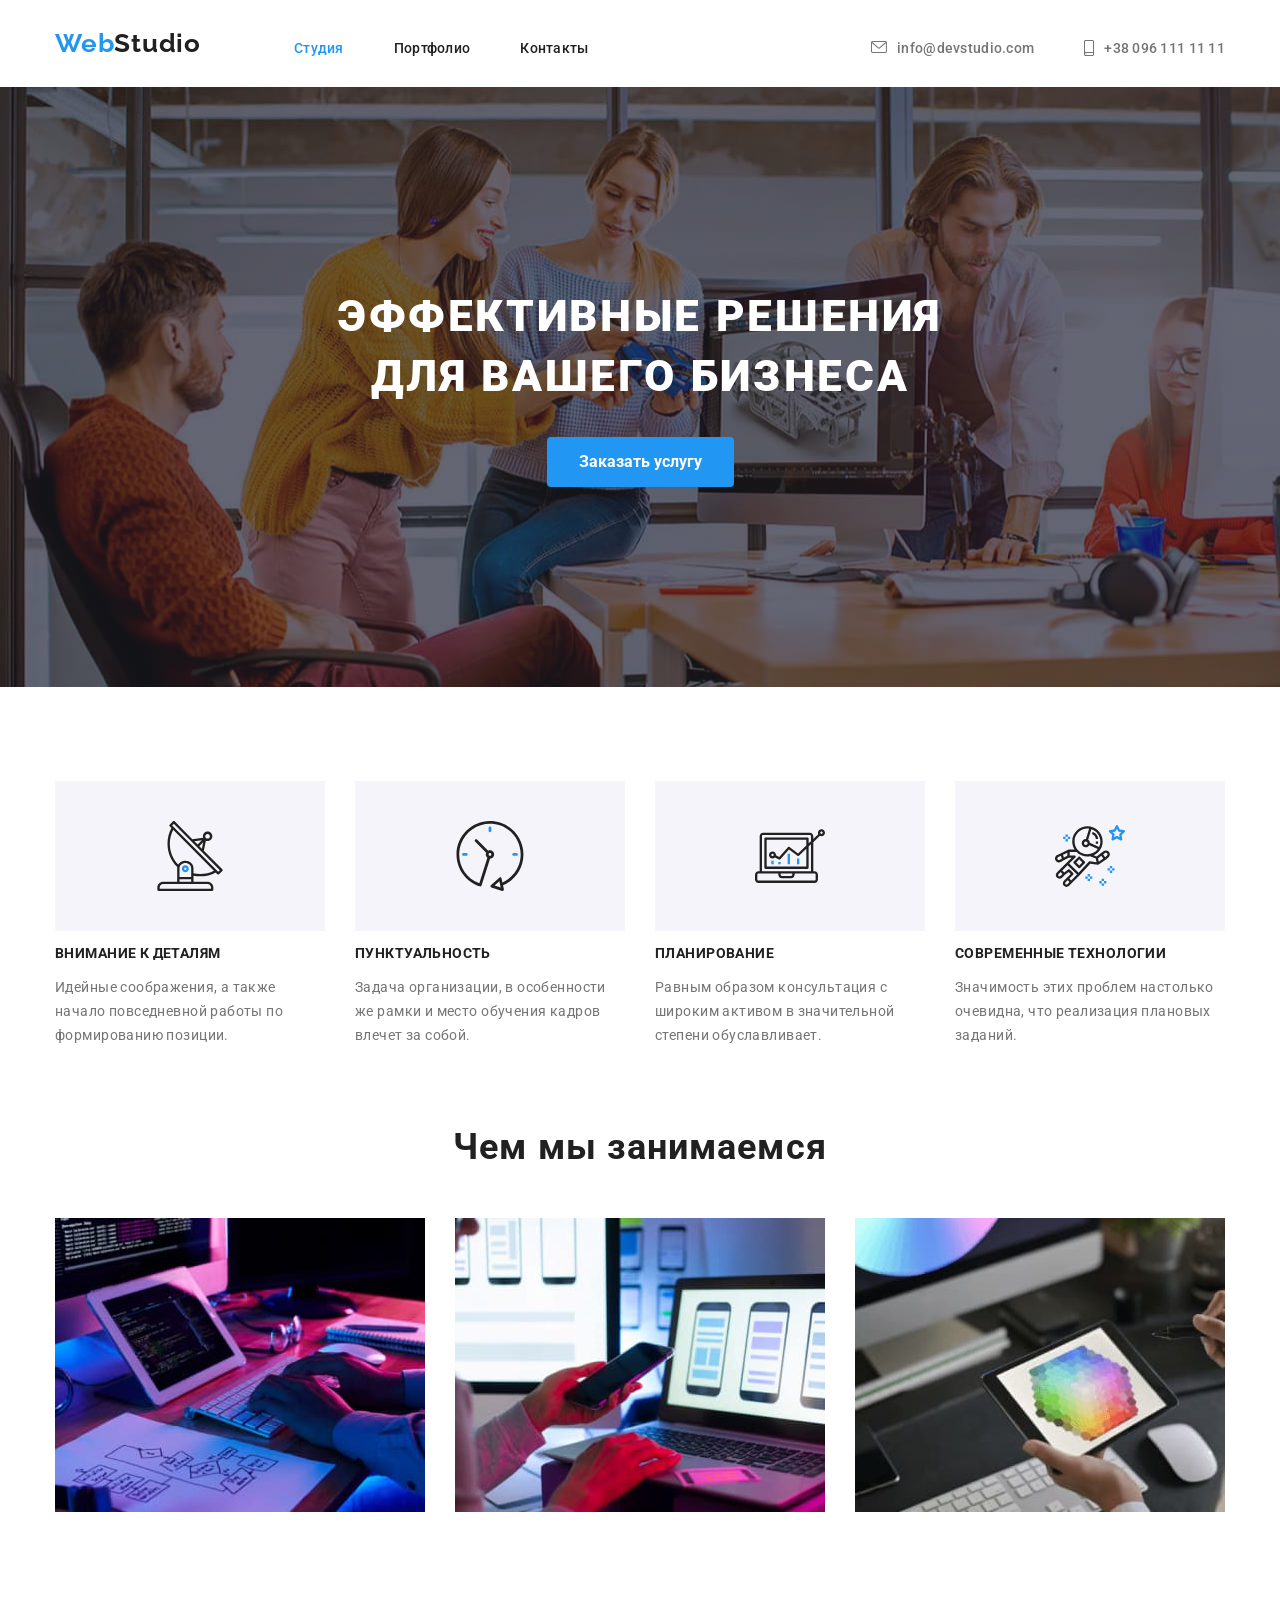
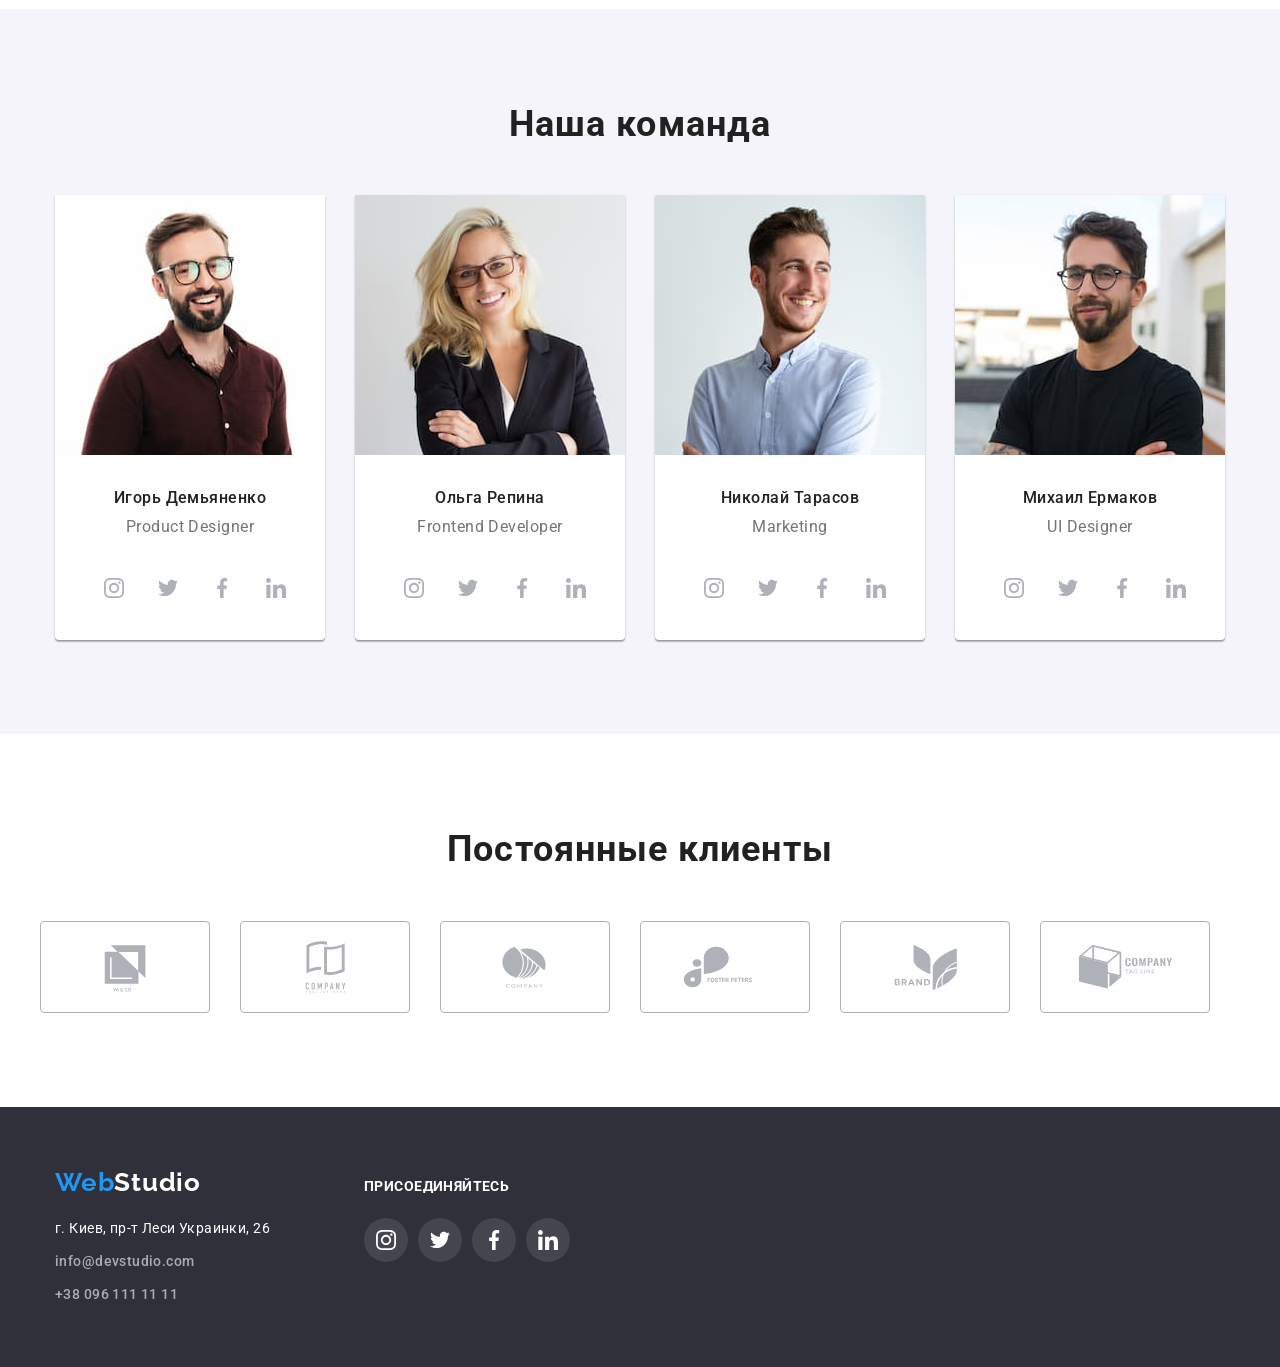
==== index.html @ fd6aebb2 "The fifth HW" ====
<!DOCTYPE html>
<html lang="ru">
    <head>
        <meta charset="UTF-8" />
        <meta http-equiv="X-UA-Compatible" content="IE=edge" />
        <meta name="viewport" content="width=device-width, initial-scale=1.0" />
        <title>WebStudio</title>
        <link rel="preconnect" href="https://fonts.googleapis.com" />
        <link rel="preconnect" href="https://fonts.gstatic.com" crossorigin />
        <link
            href="https://fonts.googleapis.com/css2?family=Raleway:wght@500;700&family=Roboto:wght@400;500;700;900&display=swap"
            rel="stylesheet"
        />
        <link
            rel="stylesheet"
            href="https://cdnjs.cloudflare.com/ajax/libs/modern-normalize/1.0.0/modern-normalize.min.css"
        />
        <link rel="stylesheet" href="./css/style.css" />
        <style>
            body {
                font-size: 14px;
                font-weight: 400;
                font-style: normal;
                font-family: 'Roboto', sans-serif;
                color: var(--primary-color);
            }
        </style>
    </head>
    <body>
        <header class="header">
            <div class="container header-container">
                <nav class="page-nav">
                    <a href="index.html" class="logo link-reset" lang="en"
                        >Web<span class="logo-studio">Studio</span></a
                    >
                    <ul class="nav-links">
                        <li class="nav-links-item">
                            <a
                                class="nav-links-link current link-reset"
                                href="./index.html"
                                >Студия</a
                            >
                        </li>
                        <li class="nav-links-item">
                            <a
                                class="nav-links-link link-reset"
                                href="./portfolio.html"
                                >Портфолио</a
                            >
                        </li>
                        <li class="nav-links-item">
                            <a class="nav-links-link link-reset" href="#"
                                >Контакты</a
                            >
                        </li>
                    </ul>
                </nav>
                <ul class="contacts">
                    <li class="contacts-item">
                        <a
                            class="contacts-link mail-link link-reset"
                            href="mailto:info@devstudio.com"
                        >
                            <svg class="envelop-icon">
                                <use
                                    href="./images/icons.svg#icon-envelope"
                                ></use>
                            </svg>
                            info@devstudio.com</a
                        >
                    </li>
                    <li class="contacts-item">
                        <a
                            class="contacts-link phone-link link-reset"
                            href="tel.:+380961111111"
                            ><svg class="phone-icon">
                                <use
                                    href="./images/icons.svg#icon-smartphone"
                                ></use></svg
                            >+38 096 111 11 11</a
                        >
                    </li>
                </ul>
            </div>
        </header>
        <main>
            <!--Секция герой-->
            <section class="section hero-section">
                <div class="container hero-container">
                    <h1 class="hero-hl outline">
                        Эффективные решения <br />
                        для вашего бизнеса
                    </h1>
                </div>
                <!-- <div class="container order-button-container"> -->
                <button type="button" class="order-button button">
                    Заказать услугу
                </button>
                <!-- </div> -->
            </section>
            <!--Секция Особенности -->
            <section class="section features-section">
                <h2 hidden>Особенности</h2>
                <ul class="feature-list">
                    <li class="feature-list-item">
                        <div class="features-background-img">
                            <svg class="features-icon" width="70" heigh="70">
                                <use
                                    href="./images/icons.svg#icon-antenna"
                                ></use>
                            </svg>
                        </div>
                        <h3 class="feature-hl">Внимание к деталям</h3>
                        <p class="feature-text">
                            Идейные соображения, а также начало повседневной
                            работы по формированию позиции.
                        </p>
                    </li>
                    <li class="feature-list-item">
                        <div class="features-background-img">
                            <svg class="features-icon" width="70" heigh="70">
                                <use href="./images/icons.svg#icon-clock"></use>
                            </svg>
                        </div>
                        <h3 class="feature-hl">Пунктуальность</h3>
                        <p class="feature-text">
                            Задача организации, в особенности же рамки и место
                            обучения кадров влечет за собой.
                        </p>
                    </li>
                    <li class="feature-list-item">
                        <div class="features-background-img">
                            <svg class="features-icon" width="70" heigh="70">
                                <use
                                    href="./images/icons.svg#icon-diagram"
                                ></use>
                            </svg>
                        </div>
                        <h3 class="feature-hl">Планирование</h3>
                        <p class="feature-text">
                            Равным образом консультация с широким активом в
                            значительной степени обуславливает.
                        </p>
                    </li>
                    <li class="feature-list-item">
                        <div class="features-background-img">
                            <svg class="features-icon" width="70" heigh="70">
                                <use
                                    href="./images/icons.svg#icon-astronaut"
                                ></use>
                            </svg>
                        </div>
                        <h3 class="feature-hl">Современные технологии</h3>
                        <p class="feature-text">
                            Значимость этих проблем настолько очевидна, что
                            реализация плановых заданий.
                        </p>
                    </li>
                </ul>
                <!-- </div> -->
            </section>
            <!--Секция Чем мы занимаемся-->
            <section class="section what-we-do-section">
                <h2 class="section-hl">Чем мы занимаемся</h2>
                <div class="container what-we-do">
                    <ul class="what-we-do-list">
                        <li class="what-we-do-list-item">
                            <div>
                                <img
                                    src="./images/box-1.jpg"
                                    alt="Картинка-1"
                                    width="370"
                                    height="294"
                                />
                            </div>
                        </li>
                        <li class="what-we-do-list-item">
                            <div>
                                <img
                                    src="./images/box-2.jpg"
                                    alt="Картинка-2"
                                    width="370"
                                    height="294"
                                />
                            </div>
                        </li>
                        <li class="what-we-do-list-item">
                            <div>
                                <img
                                    src="./images/box-3.jpg"
                                    alt="Картинка-3"
                                    width="370"
                                    height="294"
                                />
                            </div>
                        </li>
                    </ul>
                </div>
            </section>
            <!--Секция Наша Команда-->
            <section class="section team-section">
                <h2 class="section-hl">Наша команда</h2>
                <div class="container">
                    <ul class="team-list">
                        <li class="team-list-item">
                            <img
                                src="./images/img-1.jpg"
                                alt="Фото сотрудника-1"
                                width="270"
                                height="260"
                            />
                            <div class="team-card-text">
                                <h3 class="teammate-name">Игорь Демьяненко</h3>
                                <p lang="en" class="position">
                                    Product Designer
                                </p>
                            </div>
                            <ul class="soc-list list">
                                <li class="soc-list-item"></li>
                                <a href="" class="soc-link link-reset">
                                    <svg
                                        class="soc-link-icon"
                                        width="20"
                                        height="20"
                                    >
                                        <use
                                            href="./images/icons.svg#icon-instagram"
                                        ></use></svg
                                ></a>
                                <li class="soc-list-item"></li>
                                <a href="" class="soc-link link-reset">
                                    <svg
                                        class="soc-link-icon"
                                        width="20"
                                        height="20"
                                    >
                                        <use
                                            href="./images/icons.svg#icon-twitter"
                                        ></use></svg
                                ></a>
                                <li class="soc-list-item"></li>
                                <a href="" class="soc-link link-reset">
                                    <svg
                                        class="soc-link-icon"
                                        width="20"
                                        height="20"
                                    >
                                        <use
                                            href="./images/icons.svg#icon-facebook"
                                        ></use></svg
                                ></a>
                                <li class="soc-list-item"></li>
                                <a href="" class="soc-link link-reset">
                                    <svg
                                        class="soc-link-icon"
                                        width="20"
                                        height="20"
                                    >
                                        <use
                                            href="./images/icons.svg#icon-linkedin"
                                        ></use></svg
                                ></a>
                            </ul>
                        </li>
                        <li class="team-list-item">
                            <img
                                src="./images/img-2.jpg"
                                alt="Фото сотрудника-2"
                                width="270"
                                height="260"
                            />
                            <div class="team-card-text">
                                <h3 class="teammate-name">Ольга Репина</h3>
                                <p lang="en" class="position">
                                    Frontend Developer
                                </p>
                            </div>
                            <ul class="soc-list list">
                                <li class="soc-list-item"></li>
                                <a href="" class="soc-link link-reset">
                                    <svg
                                        class="soc-link-icon"
                                        width="20"
                                        height="20"
                                    >
                                        <use
                                            href="./images/icons.svg#icon-instagram"
                                        ></use></svg
                                ></a>
                                <li class="soc-list-item"></li>
                                <a href="" class="soc-link link-reset">
                                    <svg
                                        class="soc-link-icon"
                                        width="20"
                                        height="20"
                                    >
                                        <use
                                            href="./images/icons.svg#icon-twitter"
                                        ></use></svg
                                ></a>
                                <li class="soc-list-item"></li>
                                <a href="" class="soc-link link-reset">
                                    <svg
                                        class="soc-link-icon"
                                        width="20"
                                        height="20"
                                    >
                                        <use
                                            href="./images/icons.svg#icon-facebook"
                                        ></use></svg
                                ></a>
                                <li class="soc-list-item"></li>
                                <a href="" class="soc-link link-reset">
                                    <svg
                                        class="soc-link-icon"
                                        width="20"
                                        height="20"
                                    >
                                        <use
                                            href="./images/icons.svg#icon-linkedin"
                                        ></use></svg
                                ></a>
                            </ul>
                        </li>
                        <li class="team-list-item">
                            <img
                                src="./images/img-3.jpg"
                                alt="Фото сотрудника-3"
                                width="270"
                                height="260"
                            />
                            <div class="team-card-text">
                                <h3 class="teammate-name">Николай Тарасов</h3>
                                <p lang="en" class="position">Marketing</p>
                            </div>
                            <ul class="soc-list list">
                                <li class="soc-list-item"></li>
                                <a href="" class="soc-link link-reset">
                                    <svg
                                        class="soc-link-icon"
                                        width="20"
                                        height="20"
                                    >
                                        <use
                                            href="./images/icons.svg#icon-instagram"
                                        ></use></svg
                                ></a>
                                <li class="soc-list-item"></li>
                                <a href="" class="soc-link link-reset">
                                    <svg
                                        class="soc-link-icon"
                                        width="20"
                                        height="20"
                                    >
                                        <use
                                            href="./images/icons.svg#icon-twitter"
                                        ></use></svg
                                ></a>
                                <li class="soc-list-item"></li>
                                <a href="" class="soc-link link-reset">
                                    <svg
                                        class="soc-link-icon"
                                        width="20"
                                        height="20"
                                    >
                                        <use
                                            href="./images/icons.svg#icon-facebook"
                                        ></use></svg
                                ></a>
                                <li class="soc-list-item"></li>
                                <a href="" class="soc-link link-reset">
                                    <svg
                                        class="soc-link-icon"
                                        width="20"
                                        height="20"
                                    >
                                        <use
                                            href="./images/icons.svg#icon-linkedin"
                                        ></use></svg
                                ></a>
                            </ul>
                        </li>
                        <li class="team-list-item">
                            <img
                                src="./images/img-4.jpg"
                                alt="Фото сотрудника-4"
                                width="270"
                                height="260"
                            />
                            <div class="team-card-text">
                                <h3 class="teammate-name">Михаил Ермаков</h3>
                                <p lang="en" class="position">UI Designer</p>
                            </div>
                            <ul class="soc-list list">
                                <li class="soc-list-item"></li>
                                <a href="" class="soc-link link-reset">
                                    <svg
                                        class="soc-link-icon"
                                        width="20"
                                        height="20"
                                    >
                                        <use
                                            href="./images/icons.svg#icon-instagram"
                                        ></use></svg
                                ></a>
                                <li class="soc-list-item"></li>
                                <a href="" class="soc-link link-reset">
                                    <svg
                                        class="soc-link-icon"
                                        width="20"
                                        height="20"
                                    >
                                        <use
                                            href="./images/icons.svg#icon-twitter"
                                        ></use></svg
                                ></a>
                                <li class="soc-list-item"></li>
                                <a href="" class="soc-link link-reset">
                                    <svg
                                        class="soc-link-icon"
                                        width="20"
                                        height="20"
                                    >
                                        <use
                                            href="./images/icons.svg#icon-facebook"
                                        ></use></svg
                                ></a>
                                <li class="soc-list-item"></li>
                                <a href="" class="soc-link link-reset">
                                    <svg
                                        class="soc-link-icon"
                                        width="20"
                                        height="20"
                                    >
                                        <use
                                            href="./images/icons.svg#icon-linkedin"
                                        ></use></svg
                                ></a>
                            </ul>
                        </li>
                    </ul>
                </div>
            </section>
            <section class="clients-section section">
                <h2 class="section-hl">Постоянные клиенты</h2>
                <ul class="clients-list list">
                    <li class="client-item">
                        <a href="" class="clients-link link-reset"
                            ><svg class="clients-icon" width="106" height="60">
                                <use
                                    href="./images/icons.svg#icon-client1"
                                ></use></svg
                        ></a>
                    </li>
                    <li class="client-item">
                        <a href="" class="clients-link link-reset"
                            ><svg class="clients-icon" width="106" height="60">
                                <use
                                    href="./images/icons.svg#icon-client2"
                                ></use></svg
                        ></a>
                    </li>
                    <li class="client-item">
                        <a href="" class="clients-link link-reset"
                            ><svg class="clients-icon" width="106" height="60">
                                <use
                                    href="./images/icons.svg#icon-client3"
                                ></use></svg
                        ></a>
                    </li>
                    <li class="client-item">
                        <a href="" class="clients-link link-reset"
                            ><svg class="clients-icon" width="106" height="60">
                                <use
                                    href="./images/icons.svg#icon-client4"
                                ></use></svg
                        ></a>
                    </li>
                    <li class="client-item">
                        <a href="" class="clients-link link-reset"
                            ><svg class="clients-icon" width="106" height="60">
                                <use
                                    href="./images/icons.svg#icon-client5"
                                ></use></svg
                        ></a>
                    </li>
                    <li class="client-item">
                        <a href="" class="clients-link link-reset"
                            ><svg class="clients-icon" width="106" height="60">
                                <use
                                    href="./images/icons.svg#icon-client6"
                                ></use></svg
                        ></a>
                    </li>
                </ul>
            </section>
        </main>
        <footer class="contacts-section-bottom">
            <div class="container contacts-wraper">
                <div class="contacts-footer">
                    <a href="index.html" class="logo link-reset" lang="en"
                        >Web<span class="logo-studio">Studio</span></a
                    >
                    <address>
                        <ul class="address-list list">
                            <li>
                                <a
                                    class="link-reset address-link"
                                    href="https://goo.gl/maps/FijGcH8Aq5q6NyHH6"
                                    target="_blank"
                                    rel="noopener noreferrer"
                                    >г. Киев, пр-т Леси Украинки, 26</a
                                >
                            </li>
                            <li>
                                <a
                                    class="link-reset contacts-link"
                                    href="mailto:info@devstudio.com"
                                    >info@devstudio.com</a
                                >
                            </li>
                            <li>
                                <a
                                    class="link-reset contacts-link"
                                    href="tel.:+380961111111"
                                    >+38 096 111 11 11</a
                                >
                            </li>
                        </ul>
                    </address>
                </div>
                <div class="contacts-allign">
                    <span class="allign">присоединяйтесь</span>
                    <ul class="soc-list-allign list">
                        <li class="soc-list-item-allign"></li>
                        <a href="" class="soc-link-allign link-reset">
                            <svg
                                class="soc-link-icon-allign"
                                width="20"
                                height="20"
                            >
                                <use
                                    href="./images/icons.svg#icon-instagram"
                                ></use></svg
                        ></a>
                        <li class="soc-list-item-allign"></li>
                        <a href="" class="soc-link-allign link-reset">
                            <svg
                                class="soc-link-icon-allign"
                                width="20"
                                height="20"
                            >
                                <use
                                    href="./images/icons.svg#icon-twitter"
                                ></use></svg
                        ></a>
                        <li class="soc-list-item-allign"></li>
                        <a href="" class="soc-link-allign link-reset">
                            <svg
                                class="soc-link-icon-allign"
                                width="20"
                                height="20"
                            >
                                <use
                                    href="./images/icons.svg#icon-facebook"
                                ></use></svg
                        ></a>
                        <li class="soc-list-item-allign"></li>
                        <a href="" class="soc-link-allign link-reset">
                            <svg
                                class="soc-link-icon-allign"
                                width="20"
                                height="20"
                            >
                                <use
                                    href="./images/icons.svg#icon-linkedin"
                                ></use></svg
                        ></a>
                    </ul>
                </div>
            </div>
        </footer>
    </body>
</html>
---- css/style.css ----
:root {
    --primary-color: #212121;
    --secondary-color: #757575;
    --hover-color: #2196f3;
    --background-color: #2f303a;
    --background-alt-color: #f5f4fa;
    --light-color: #fff;
    --alt-hover-color: #188ce8;
    --border-color: #eeeeee;
    --background-gradient: rgba(47, 48, 58, 0.4);
}

h1,
h2,
h3,
h4,
h5,
h6 {
    margin: 0;
    padding: 0;
    border: 0;
    font-size: 100%;
    font: inherit;
    vertical-align: baseline;
}
ol,
ul {
    list-style: none;
    margin: 0;
    padding: 0;
    border: 0;
}

body {
    font-size: 14px;
    font-weight: 400;
    font-style: normal;
    font-family: 'Roboto', sans-serif;
    color: var(--primary-color);
    box-sizing: border-box;
    margin: 0;
}
.section {
    padding-top: 94px;
    padding-bottom: 94px;
}

.container {
    width: 1200px;
    margin: 0 auto;
    padding: 0 15px;
}
.page-nav,
.contacts,
.nav-links,
.header-container {
    display: flex;
    font-weight: 500;
    line-height: 1.14;
    letter-spacing: 0.02em;
}
.portfolio-header {
    border-bottom: 1px solid var(--border-color);
}
.header-container {
    justify-content: space-between;
}
.logo {
    font-family: 'Raleway', sans-serif;
    font-weight: bold;
    font-size: 26px;
    line-height: 1.19;
    letter-spacing: 0.03em;
    color: var(--hover-color);
    margin-right: 93px;
}
.logo span {
    color: var(--primary-color);
}
.nav-links-item + .nav-links-item {
    margin-left: 50px;
}
.contacts-item:not(:last-child) {
    margin-right: 50px;
}
.nav-links-link,
.contacts-link {
    padding: 31px 0;
    display: flex;
    color: var(--primary-color);
    font-weight: 500;
    line-height: 1.17;
    margin-top: 9px;
}
.phone-icon {
    width: 10px;
    height: 16px;
    justify-content: center;
    margin-right: 10px;
    fill: #757575;
}
.envelop-icon {
    width: 16px;
    height: 12px;
    justify-content: center;
    align-items: baseline;
    fill: #757575;
    margin: 1px 10px 0 0;
}

.envelop-icon:hover,
.envelop-icon:focus {
    fill: currentColor;
}
.contacts-link {
    color: var(--secondary-color);
}
.page-nav {
    align-items: center;
}
.contacts-link:focus,
.nav-links-link:focus,
.contacts-link:hover,
.nav-links-link:hover {
    color: var(--hover-color);
}
.phone-link:hover .phone-icon,
.phone-link:focus .phone-icon {
    color: var(--hover-color);
    fill: var(--hover-color);
}
.mail-link:hover .envelop-icon,
.mail-link:focus .envelop-icon {
    color: var(--hover-color);
    fill: var(--hover-color);
}
.current {
    color: var(--hover-color);
}
.link-reset {
    text-decoration: none;
}
.hero-hl {
    color: var(--light-color);
    font-weight: 900;
    font-size: 44px;
    line-height: 1.36;
    text-align: center;
    letter-spacing: 0.06em;
    text-transform: uppercase;
    margin-left: auto;
    margin-right: auto;
    margin-bottom: 30px;
}
.hero-section {
    background-color: var(--background-color);
    padding-top: 200px;
    padding-bottom: 200px;
    max-width: 1600px;
    margin-left: auto;
    margin-right: auto;
    background-image: linear-gradient(
            to right,
            var(--background-gradient),
            var(--background-gradient)
        ),
        url('../images/herobackground.jpg');
    background-repeat: no-repeat;
    background-size: cover;
}
.hero-container {
    width: 700px;
    margin-left: auto;
    margin-right: auto;
}
.order-button {
    color: var(--light-color);
}
.button {
    display: flex;
    cursor: pointer;
    border: none;
    color: var(--light-color);
    background-color: var(--hover-color);
    font-weight: 700;
    font-size: 16px;
    line-height: 1.87;
    margin-left: auto;
    margin-right: auto;
    padding: 10px 32px;
    border-radius: 4px;
    text-align: center;
}

.order-button:hover,
.order-button:focus {
    background-color: #188ce8;
}
.order-button-container {
    margin-left: auto;
    margin-right: auto;
    padding: 0;
}
.features-section {
    width: 1200px;
    padding-bottom: 0;
    display: flex;
    margin-left: auto;
    margin-right: auto;
}
.feature-list {
    display: flex;
    margin-left: auto;
    margin-right: auto;
    align-items: center;
    justify-content: center;
}
.feature-list-item {
    margin-right: 30px;
    margin-bottom: 0;
    display: inline-block;
    align-items: center;
    justify-content: center;
    width: 270px;
    height: 251px;
}
.feature-list-item:last-child {
    margin-right: 0;
}
.features-background-img {
    width: 100;
    height: 120;
    background-color: #f5f4fa;
}
.features-icon {
    display: flex;
    margin-left: auto;
    margin-right: auto;
    margin-bottom: 15px;
}
.feature-hl {
    font-size: 14px;
    font-weight: 700;
    line-height: 1.14;
    letter-spacing: 0.03em;
    text-transform: uppercase;
    margin-bottom: 10px;
}
.feature-text {
    line-height: 1.71;
    letter-spacing: 0.03em;
    color: var(--secondary-color);
}
.section-hl {
    font-weight: 700;
    font-size: 36px;
    line-height: 1.17;
    text-align: center;
    letter-spacing: 0.03em;
    margin-bottom: 50px;
}
.what-we-do-list {
    display: flex;
}
.what-we-do-list-item {
    margin-right: 30px;
}
.team-section {
    background-color: var(--background-alt-color);
}
.team-list {
    display: flex;
}
.team-list-item {
    margin-left: 30px;
    border: 1px;
    border-color: var(--primary-color);
    background-color: var(--light-color);
    box-shadow: 0px 1px 3px rgba(0, 0, 0, 0.12), 0px 1px 1px rgba(0, 0, 0, 0.14),
        0px 2px 1px rgba(0, 0, 0, 0.2);
    border-radius: 0px 0px 4px 4px;
}
.team-list-item:first-child {
    margin-left: 0;
}
.team-card-text {
    padding: 30px 0;
}
.teammate-name {
    font-weight: 500;
    font-size: 16px;
    line-height: 1.19;
    text-align: center;
    letter-spacing: 0.03em;
    margin-bottom: 10px;
}
.position {
    font-size: 16px;
    line-height: 1.19;
    text-align: center;
    letter-spacing: 0.03em;
    color: var(--secondary-color);
    margin: 0;
}
.soc-list {
    display: flex;
    justify-content: center;
    margin-bottom: 30px;
}
.soc-list-item {
    margin-right: 10px;
}
.soc-list-item:last-child {
    margin-right: 0;
}
.soc-link {
    width: 44px;
    height: 44px;
    border-radius: 50%;
    display: flex;
    align-items: center;
    justify-content: center;
    background-color: white;
}
.soc-link:hover,
.soc-link:focus {
    background-color: #2196f3;
}
.soc-link:hover .soc-link-icon,
.soc-link:focus .soc-link-icon {
    fill: white;
}
.soc-link-icon {
    fill: #afb1b8;
}

.clients-list {
    display: flex;
    justify-content: center;
    align-items: center;
}
.clients-link {
    height: 92px;
    width: 170px;
    border-radius: 4px;
    border-width: 1px;
    border-color: #afb1b8;
    border-style: solid;
    margin: 0 30px 0 0;
    display: block;
    align-items: center;
    justify-content: center;
}
.client-link:last-child {
    margin: 0;
}
.clients-icon {
    fill: #afb1b8;
    width: 106px;
    height: 60px;
    margin: 16px 32px;
}
.clients-link:hover .clients-icon,
.clients-link:focus .clients-icon {
    fill: #2196f3;
}
.clients-link:hover,
.clients-link:focus {
    border-color: #2196f3;
}

.contacts-section-bottom {
    background-color: var(--background-color);
    padding: 60px 15px;
}
.portfolio-filters-nav {
    display: flex;
    margin-left: auto;
    margin-right: auto;
}
.filter-button {
    border: none;
    font-weight: 500;
    font-size: 16px;
    line-height: 1.63;
    text-align: center;
    letter-spacing: 0.03em;
    padding: 6px 21px;
    background-color: var(--background-alt-color);
    border-radius: 4px;
}
.filter-button:last-child {
    margin-right: 0;
}
.filter-button:hover,
.filter-button:focus {
    color: var(--light-color);
    background-color: var(--hover-color);
    border: none;
    box-shadow: 0px 3px 1px rgba(0, 0, 0, 0.1), 0px 1px 2px rgba(0, 0, 0, 0.08),
        0px 2px 2px rgba(0, 0, 0, 0.12);
}
.filter-buttons-list {
    display: flex;
    margin-top: 0;
    margin-bottom: 50px;
    margin-right: auto;
    margin-left: auto;
}
.filter-buttons-list-item {
    margin-right: 8px;
}
.filter-buttons-list-item:last-child {
    margin-right: 0px;
}
.portfolio-list-item {
    margin-right: 30px;
    margin-bottom: 30px;
    background-color: var(--light-color);
}
.portfolio-list-item:hover,
.portfolio-list-item:focus {
    box-shadow: 0px 1px 1px rgba(0, 0, 0, 0.12), 0px 4px 4px rgba(0, 0, 0, 0.06),
        1px 4px 6px rgba(0, 0, 0, 0.16);
}
.portfolio-list-item:nth-child(3n) {
    margin-right: 0;
}
.portfolio-list-item:nth-last-child(-n + 3) {
    margin-bottom: 0;
}
.portfolio-list h2 {
    font-weight: 700;
    font-size: 18px;
    line-height: 2;
    letter-spacing: 0.06em;
}
.portfolio-list p {
    font-size: 16px;
    line-height: 1.88;
    letter-spacing: 0.03em;
    color: var(--secondary-color);
    margin: 0;
}
.portfolio-list {
    display: flex;
    flex-wrap: wrap;
}
.portfolio-card-text {
    padding: 20px 24px;
    border-bottom: 1px solid var(--border-color);
    border-left: 1px solid var(--border-color);
    border-right: 1px solid var(--border-color);
}
.address-list {
    line-height: 1.71;
    letter-spacing: 0.03em;
    color: var(--light-color);
    margin-top: 20px;
}
.address-list:hover,
.address-list:focus {
    color: var(--hover-color);
}

footer .logo-studio {
    color: var(--light-color);
}
footer .address-link {
    color: var(--light-color);
    font-style: normal;
    line-height: 1.71;
    letter-spacing: 0.03em;
    opacity: 1;
}
footer .address-link:hover,
footer .address-link:focus {
    opacity: 0.6;
}
footer .contacts-link {
    color: var(--light-color);
    font-style: normal;
    padding: 0;
    line-height: 1.71;
    opacity: 0.6;
}
footer .contacts-link:focus,
footer .contacts-link:hover {
    color: var(--light-color);
    opacity: 1;
}
.contacts-wraper {
    display: flex;
}
.contacts-footer {
    margin-right: 60px;
}
.contacts-allign {
    justify-content: flex-start;
    align-self: start;
}
.allign {
    color: #ffffff;
    font-style: normal;
    line-height: 1.71;
    font-weight: bold;
    letter-spacing: 0.03em;
    text-transform: uppercase;
    margin: 8px 0 20px 10px;
    display: block;
}
.soc-list-allign {
    display: flex;
}
.soc-list-item-allign {
    margin-right: 10px;
    margin-left: 0;
}
.soc-list-item-allign:last-child {
    margin-right: 0;
}
.soc-link-allign {
    width: 44px;
    height: 44px;
    border-radius: 50%;
    display: flex;
    align-items: center;
    justify-content: center;
    background-color: rgba(255, 255, 255, 0.1);
}
.soc-link-allign:hover,
.soc-link-allign:focus {
    background-color: #2196f3;
}
.soc-link-allign:hover .soc-link-icon-allign,
.soc-link-allign:focus .soc-link-icon-allign {
    fill: white;
}
.soc-link-icon-allign {
    fill: white;
}
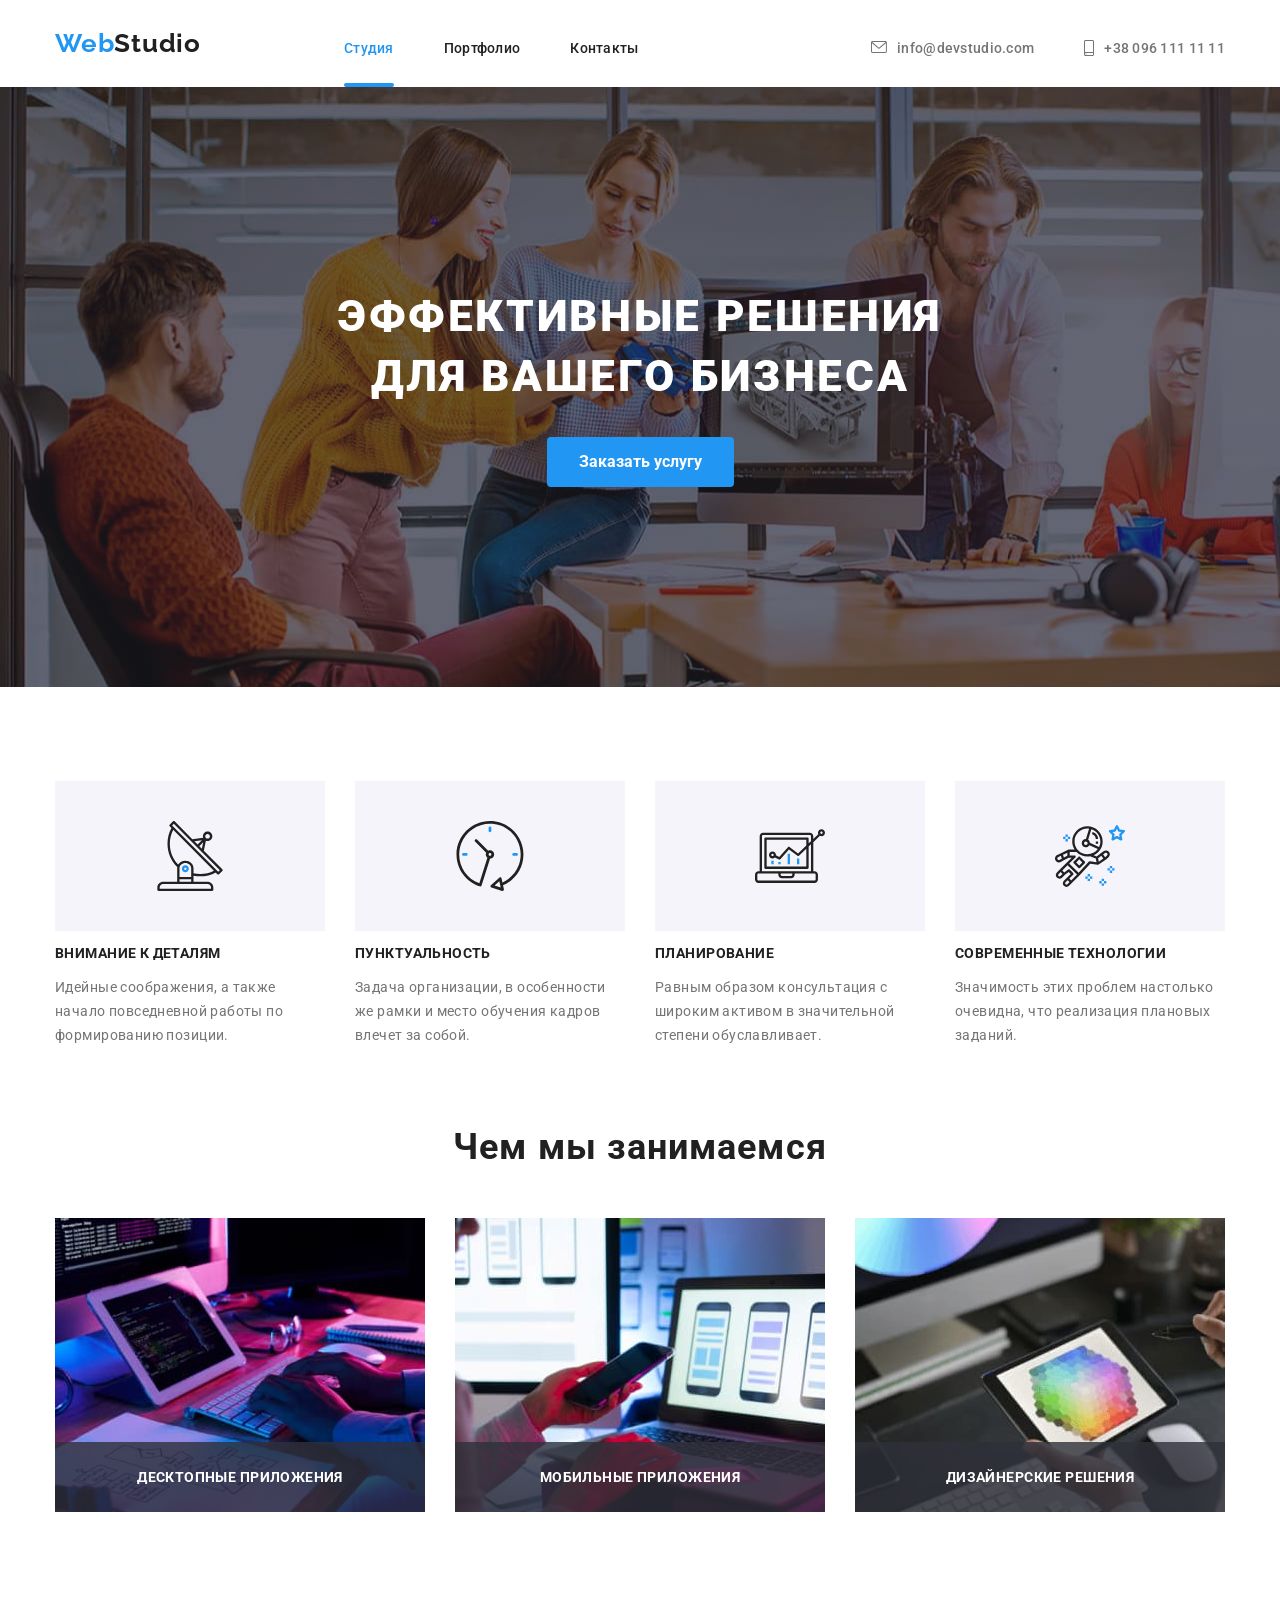
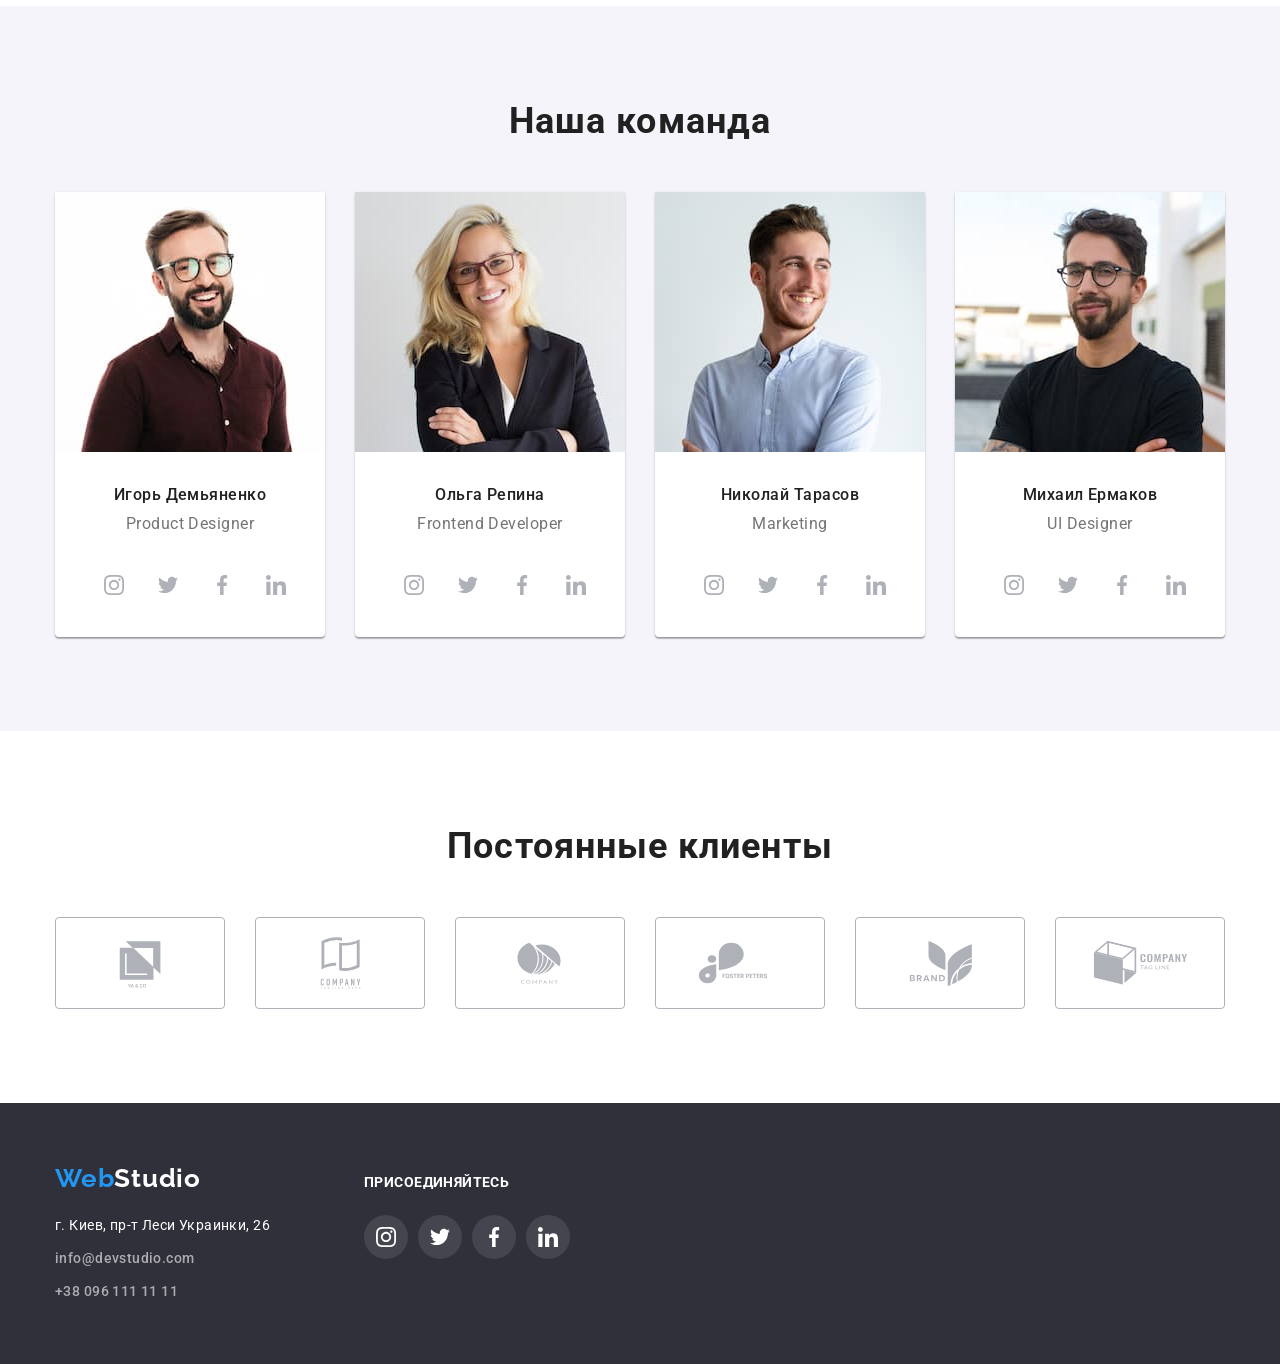
==== commit f1147778: "HW-5 Done! HW-5 - Almost done )" ====
--- a/index.html
+++ b/index.html
@@ -92,11 +92,28 @@
                         для вашего бизнеса
                     </h1>
                 </div>
-                <!-- <div class="container order-button-container"> -->
-                <button type="button" class="order-button button">
+                <button
+                    data-modal-open
+                    type="button"
+                    class="order-button button"
+                >
                     Заказать услугу
                 </button>
-                <!-- </div> -->
+                <div data-modal class="backdrop is-hidden">
+                    <div class="modal">
+                        <button data-modal-close class="close-button-modal"> 
+                            <svg
+                                        class="close-btn-pic"
+                                        width="20"
+                                        height="20"
+                                    >
+                                        <use
+                                            href="./images/icons.svg#icon-close-btn"
+                                        ></use></svg
+                                >
+                        </button>
+                    </div>
+                </div>
             </section>
             <!--Секция Особенности -->
             <section class="section features-section">
@@ -119,7 +136,9 @@
                     <li class="feature-list-item">
                         <div class="features-background-img">
                             <svg class="features-icon" width="70" heigh="70">
-                                <use href="./images/icons.svg#icon-clock"></use>
+                                <use
+                                    href="./images/icons.svg#icon-clock"
+                                ></use>
                             </svg>
                         </div>
                         <h3 class="feature-hl">Пунктуальность</h3>
@@ -164,34 +183,49 @@
                 <h2 class="section-hl">Чем мы занимаемся</h2>
                 <div class="container what-we-do">
                     <ul class="what-we-do-list">
-                        <li class="what-we-do-list-item">
-                            <div>
+                        <li>
+                            <div class="what-we-do-list-item">
                                 <img
                                     src="./images/box-1.jpg"
                                     alt="Картинка-1"
                                     width="370"
                                     height="294"
                                 />
+                                <div class="what-we-do-description-wrapper">
+                                    <div class="what-we-do-description-text">
+                                        Десктопные приложения
+                                    </div>
+                                </div>
                             </div>
                         </li>
-                        <li class="what-we-do-list-item">
-                            <div>
+                        <li>
+                            <div class="what-we-do-list-item">
                                 <img
                                     src="./images/box-2.jpg"
                                     alt="Картинка-2"
                                     width="370"
                                     height="294"
                                 />
+                                <div class="what-we-do-description-wrapper">
+                                    <div class="what-we-do-description-text">
+                                        Мобильные приложения
+                                    </div>
+                                </div>
                             </div>
                         </li>
-                        <li class="what-we-do-list-item">
-                            <div>
+                        <li>
+                            <div class="what-we-do-list-item">
                                 <img
                                     src="./images/box-3.jpg"
                                     alt="Картинка-3"
                                     width="370"
                                     height="294"
                                 />
+                                <div class="what-we-do-description-wrapper">
+                                    <div class="what-we-do-description-text">
+                                        Дизайнерские решения
+                                    </div>
+                                </div>
                             </div>
                         </li>
                     </ul>
@@ -580,5 +614,7 @@
                 </div>
             </div>
         </footer>
+        </div>
+        <script src="./js/modal.js"></script>
     </body>
 </html>
--- a/css/style.css
+++ b/css/style.css
@@ -77,7 +77,7 @@
 .logo span {
     color: var(--primary-color);
 }
-.nav-links-item + .nav-links-item {
+.nav-links-item {
     margin-left: 50px;
 }
 .contacts-item:not(:last-child) {
@@ -111,6 +111,8 @@
 .envelop-icon:hover,
 .envelop-icon:focus {
     fill: currentColor;
+    transition-timing-function: cubic-bezier(0.4, 0, 0.2, 1);
+    transition-duration: 250ms;
 }
 .contacts-link {
     color: var(--secondary-color);
@@ -123,19 +125,37 @@
 .contacts-link:hover,
 .nav-links-link:hover {
     color: var(--hover-color);
-}
+    transition-timing-function: cubic-bezier(0.4, 0, 0.2, 1);
+    transition-duration: 250ms;
+}
+
 .phone-link:hover .phone-icon,
 .phone-link:focus .phone-icon {
     color: var(--hover-color);
     fill: var(--hover-color);
+    transition-timing-function: cubic-bezier(0.4, 0, 0.2, 1);
+    transition-duration: 250ms;
 }
 .mail-link:hover .envelop-icon,
 .mail-link:focus .envelop-icon {
     color: var(--hover-color);
     fill: var(--hover-color);
+    transition-timing-function: cubic-bezier(0.4, 0, 0.2, 1);
+    transition-duration: 250ms;
 }
 .current {
     color: var(--hover-color);
+    position: relative;
+}
+.current::after {
+    content: ' ';
+    position: absolute;
+    background-color: #2196f3;
+    height: 4px;
+    width: 100%;
+    bottom: 0;
+    left: 0;
+    border-radius: 2px;
 }
 .link-reset {
     text-decoration: none;
@@ -173,6 +193,22 @@
     margin-left: auto;
     margin-right: auto;
 }
+.backdrop {
+    position: fixed;
+    top: 0;
+    left: 0;
+    width: 100%;
+    height: 100%;
+    background-color: rgba(0, 0, 0, 0.2);
+    visibility: visible;
+    opacity: 1;
+    transition: opacity 250ms;
+}
+.backdrop.is-hidden {
+    visibility: hidden;
+    opacity: 0;
+    pointer-events: none;
+}
 .order-button {
     color: var(--light-color);
 }
@@ -195,6 +231,8 @@
 .order-button:hover,
 .order-button:focus {
     background-color: #188ce8;
+    transition-timing-function: cubic-bezier(0.4, 0, 0.2, 1);
+    transition-duration: 250ms;
 }
 .order-button-container {
     margin-left: auto;
@@ -261,9 +299,35 @@
 }
 .what-we-do-list {
     display: flex;
+    border-bottom: 0px;
 }
 .what-we-do-list-item {
+    position: relative;
     margin-right: 30px;
+    height: 294px;
+    z-index: -1;
+}
+.what-we-do-description-wrapper {
+    position: absolute;
+    width: 100%;
+    height: 70px;
+    background-color: rgba(47, 48, 58, 0.8);
+    left: 0;
+    bottom: 0;
+}
+.what-we-do-description-text {
+    display: inline-block;
+    position: relative;
+    font-family: 'Roboto';
+    font-weight: 700;
+    font-size: 14px;
+    line-height: 1.14;
+    color: #ffffff;
+    text-transform: uppercase;
+    letter-spacing: 0.03em;
+    top: 50%;
+    left: 50%;
+    transform: translate(-50%, -50%);
 }
 .team-section {
     background-color: var(--background-alt-color);
@@ -325,10 +389,14 @@
 .soc-link:hover,
 .soc-link:focus {
     background-color: #2196f3;
+    transition-timing-function: cubic-bezier(0.4, 0, 0.2, 1);
+    transition-duration: 250ms;
 }
 .soc-link:hover .soc-link-icon,
 .soc-link:focus .soc-link-icon {
     fill: white;
+    transition-timing-function: cubic-bezier(0.4, 0, 0.2, 1);
+    transition-duration: 250ms;
 }
 .soc-link-icon {
     fill: #afb1b8;
@@ -338,6 +406,12 @@
     display: flex;
     justify-content: center;
     align-items: center;
+}
+.client-item {
+    margin: 0 30px 0 0;
+}
+.client-item:last-child {
+    margin: 0;
 }
 .clients-link {
     height: 92px;
@@ -346,14 +420,11 @@
     border-width: 1px;
     border-color: #afb1b8;
     border-style: solid;
-    margin: 0 30px 0 0;
     display: block;
     align-items: center;
     justify-content: center;
 }
-.client-link:last-child {
-    margin: 0;
-}
+
 .clients-icon {
     fill: #afb1b8;
     width: 106px;
@@ -363,10 +434,14 @@
 .clients-link:hover .clients-icon,
 .clients-link:focus .clients-icon {
     fill: #2196f3;
+    transition-timing-function: cubic-bezier(0.4, 0, 0.2, 1);
+    transition-duration: 250ms;
 }
 .clients-link:hover,
 .clients-link:focus {
     border-color: #2196f3;
+    transition-timing-function: cubic-bezier(0.4, 0, 0.2, 1);
+    transition-duration: 250ms;
 }
 
 .contacts-section-bottom {
@@ -399,6 +474,8 @@
     border: none;
     box-shadow: 0px 3px 1px rgba(0, 0, 0, 0.1), 0px 1px 2px rgba(0, 0, 0, 0.08),
         0px 2px 2px rgba(0, 0, 0, 0.12);
+    transition-timing-function: cubic-bezier(0.4, 0, 0.2, 1);
+    transition-duration: 250ms;
 }
 .filter-buttons-list {
     display: flex;
@@ -417,17 +494,54 @@
     margin-right: 30px;
     margin-bottom: 30px;
     background-color: var(--light-color);
+    position: relative;
+    overflow: hidden;
 }
 .portfolio-list-item:hover,
 .portfolio-list-item:focus {
     box-shadow: 0px 1px 1px rgba(0, 0, 0, 0.12), 0px 4px 4px rgba(0, 0, 0, 0.06),
         1px 4px 6px rgba(0, 0, 0, 0.16);
+    transition-timing-function: cubic-bezier(0.4, 0, 0.2, 1);
+    transition-duration: 250ms;
 }
 .portfolio-list-item:nth-child(3n) {
     margin-right: 0;
 }
 .portfolio-list-item:nth-last-child(-n + 3) {
     margin-bottom: 0;
+}
+.portfolio-item-wraper {
+    position: relative;
+    overflow: hidden;
+}
+.portfolio-overlay-thumb {
+    display: inline-block;
+    position: absolute;
+    width: 100%;
+    height: 100%;
+    overflow: hidden;
+    background-color: rgba(33, 150, 243, 0.9);
+    opacity: 0;
+    transform: translateY(100%);
+}
+.portfolio-list-item:hover .portfolio-overlay-thumb {
+    transform: translateY(0%);
+    opacity: 1;
+    transition: transform cubic-bezier(0.4, 0, 0.2, 1),
+        opacity cubic-bezier(0.4, 0, 0.2, 1);
+    transition-duration: 250ms;
+}
+.portfolio-overlay-text-wraper {
+    margin: 63px 28px;
+}
+.portfolio-overlay-text {
+    font-family: 'Roboto';
+    font-style: normal;
+    font-weight: 400;
+    font-size: 18px;
+    line-height: 1.55;
+    letter-spacing: 0.03em;
+    color: #ffffff;
 }
 .portfolio-list h2 {
     font-weight: 700;
@@ -435,7 +549,7 @@
     line-height: 2;
     letter-spacing: 0.06em;
 }
-.portfolio-list p {
+.portfolio-item-description {
     font-size: 16px;
     line-height: 1.88;
     letter-spacing: 0.03em;
@@ -461,6 +575,8 @@
 .address-list:hover,
 .address-list:focus {
     color: var(--hover-color);
+    transition-timing-function: cubic-bezier(0.4, 0, 0.2, 1);
+    transition-duration: 250ms;
 }
 
 footer .logo-studio {
@@ -476,6 +592,8 @@
 footer .address-link:hover,
 footer .address-link:focus {
     opacity: 0.6;
+    transition-timing-function: cubic-bezier(0.4, 0, 0.2, 1);
+    transition-duration: 250ms;
 }
 footer .contacts-link {
     color: var(--light-color);
@@ -488,6 +606,9 @@
 footer .contacts-link:hover {
     color: var(--light-color);
     opacity: 1;
+    transition-property: background-color, opacity;
+    transition-timing-function: cubic-bezier(0.4, 0, 0.2, 1);
+    transition-duration: 250ms;
 }
 .contacts-wraper {
     display: flex;
@@ -531,11 +652,61 @@
 .soc-link-allign:hover,
 .soc-link-allign:focus {
     background-color: #2196f3;
+    transition-property: background-color;
+    transition-timing-function: cubic-bezier(0.4, 0, 0.2, 1);
+    transition-duration: 250ms;
 }
 .soc-link-allign:hover .soc-link-icon-allign,
 .soc-link-allign:focus .soc-link-icon-allign {
+    transition-property: fill;
     fill: white;
+    transition-timing-function: cubic-bezier(0.4, 0, 0.2, 1);
+    transition-duration: 250ms;
 }
 .soc-link-icon-allign {
     fill: white;
 }
+.bacdrop {
+    position: fixed;
+    top: 0;
+    left: 0;
+    height: 100%;
+    width: 100%;
+    background-color: rgba(0, 0, 0, 0.2);
+}
+.modal {
+    opacity: 1;
+    width: 528px;
+    height: 521px;
+    background-color: #ffff;
+    position: absolute;
+    transform: translate(-50%, -50%);
+    left: 50%;
+    top: 50%;
+    display: inline-block;
+    box-shadow: 0px 1px 3px rgba(0, 0, 0, 0.12), 0px 1px 1px rgba(0, 0, 0, 0.14),
+        0px 2px 1px rgba(0, 0, 0, 0.2);
+    border-radius: 4px;
+}
+.close-button-modal {
+    position: absolute;
+    right: 8px;
+    top: 8px;
+    width: 30px;
+    height: 30px;
+    border-radius: 50%;
+    box-sizing: border-box;
+    border: 1px solid rgba(0, 0, 0, 0.1);
+}
+.close-button-modal:hover,
+.close-button-modal:focus {
+    border: 1px solid rgba(0, 0, 0, 0.15);
+}
+
+.close-btn-pic {
+    display: flex;
+    fill: #000000;
+    margin: auto;
+    width: 11px;
+    height: 11px;
+}
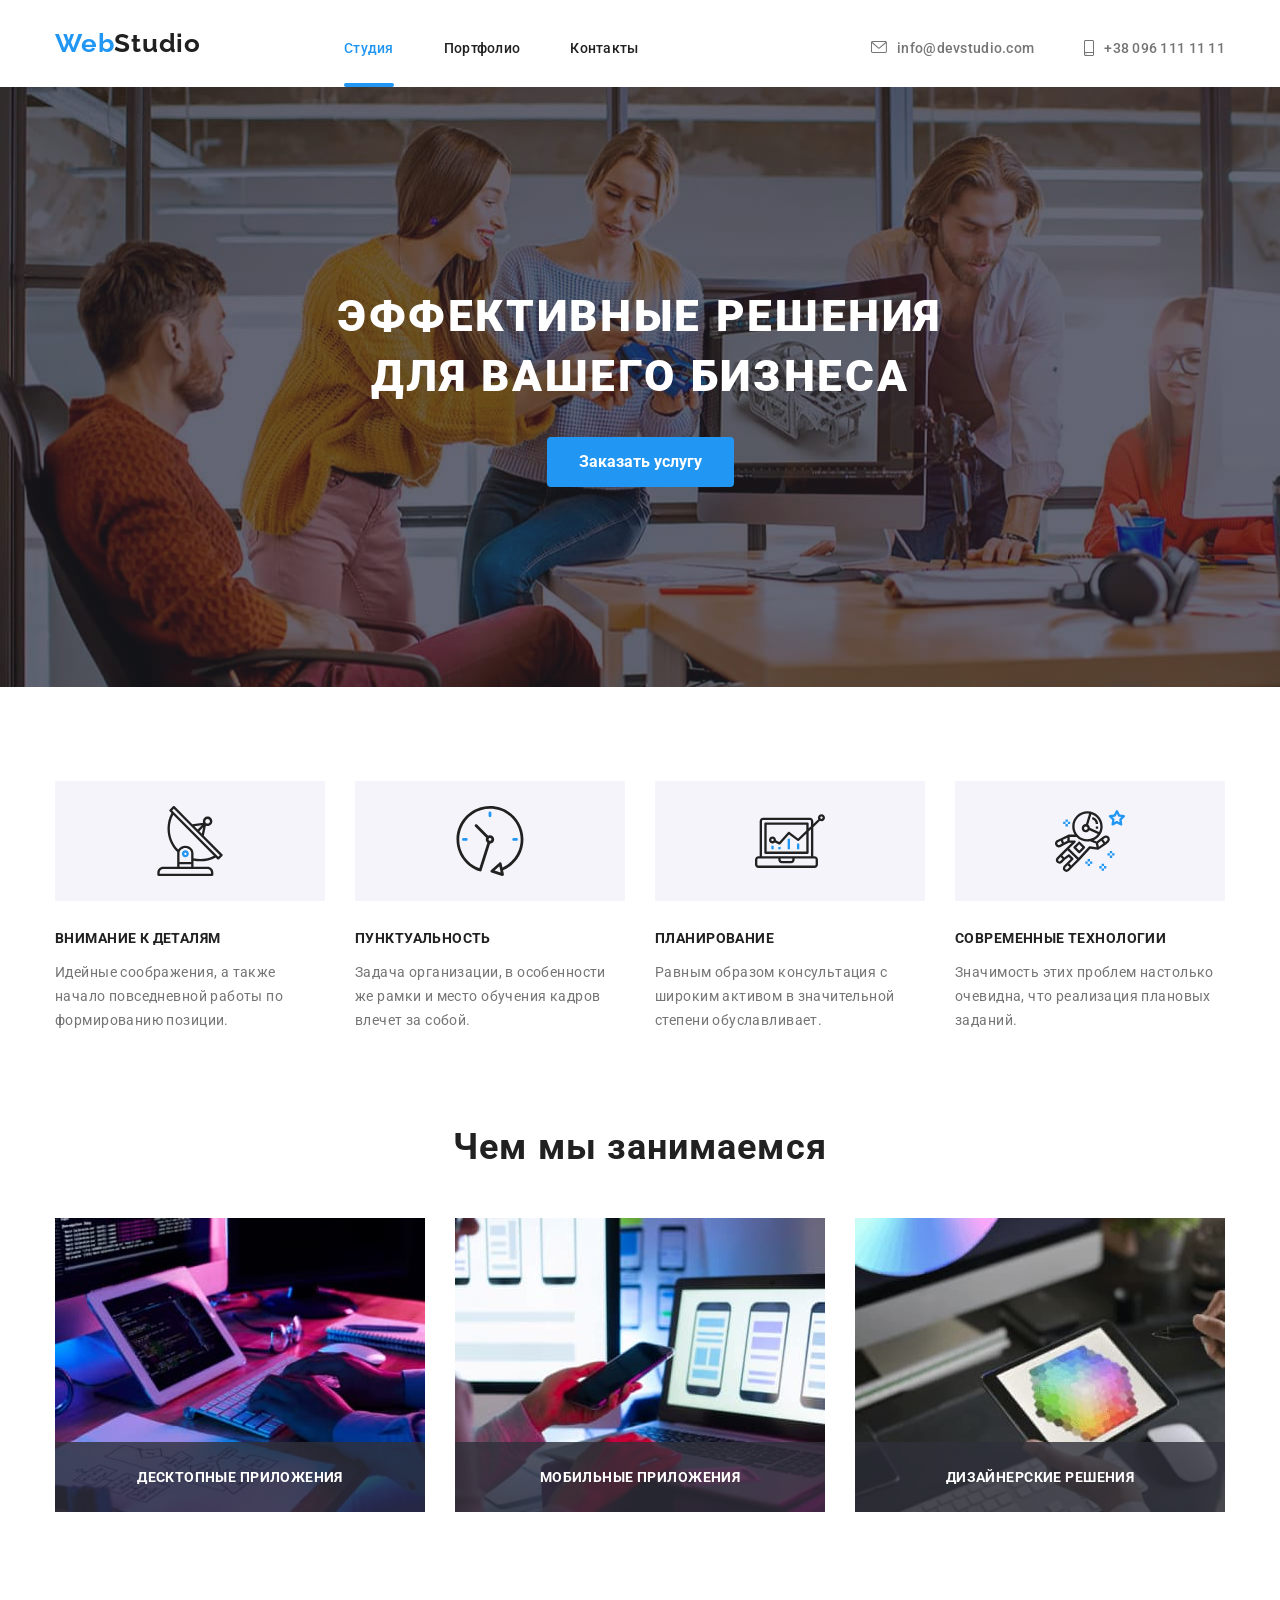
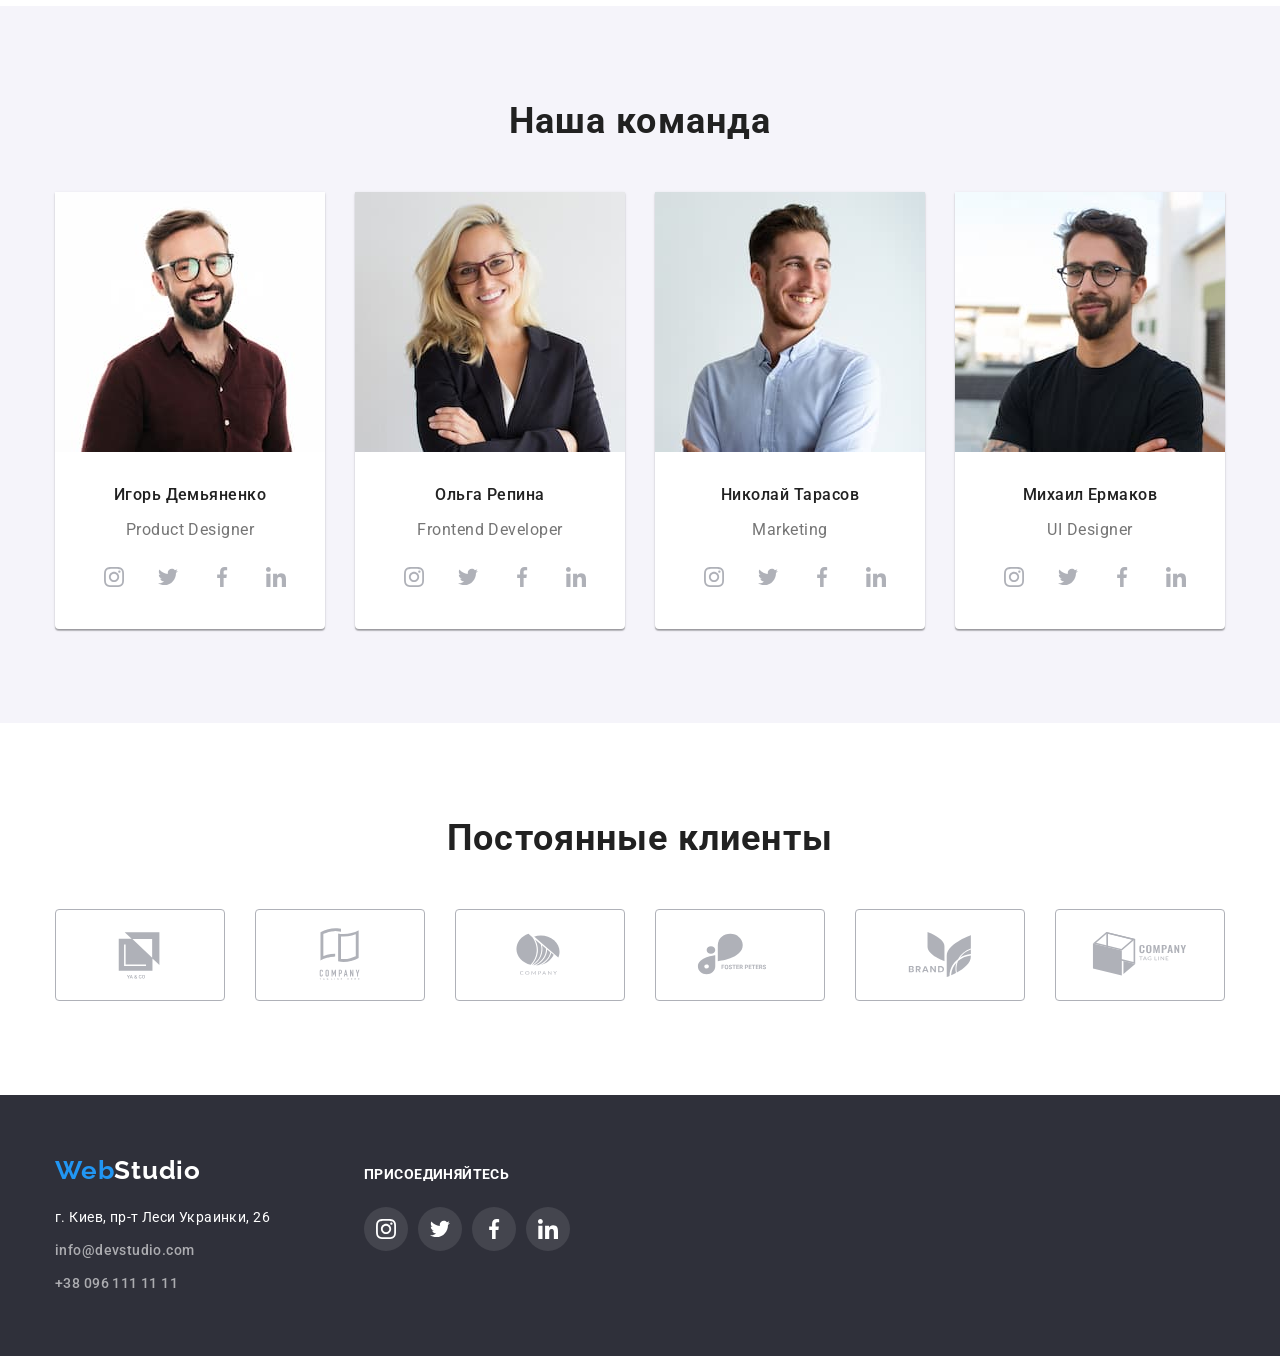
==== commit 7d9e7a40: "HW-5-fixed Everithing is fixed! Thnk`s" ====
--- a/index.html
+++ b/index.html
@@ -101,16 +101,12 @@
                 </button>
                 <div data-modal class="backdrop is-hidden">
                     <div class="modal">
-                        <button data-modal-close class="close-button-modal"> 
-                            <svg
-                                        class="close-btn-pic"
-                                        width="20"
-                                        height="20"
-                                    >
-                                        <use
-                                            href="./images/icons.svg#icon-close-btn"
-                                        ></use></svg
-                                >
+                        <button data-modal-close class="close-button-modal">
+                            <svg class="close-btn-pic" width="20" height="20">
+                                <use
+                                    href="./images/icons.svg#icon-close-btn"
+                                ></use>
+                            </svg>
                         </button>
                     </div>
                 </div>
@@ -121,7 +117,7 @@
                 <ul class="feature-list">
                     <li class="feature-list-item">
                         <div class="features-background-img">
-                            <svg class="features-icon" width="70" heigh="70">
+                            <svg class="features-icon" width="70" height="70">
                                 <use
                                     href="./images/icons.svg#icon-antenna"
                                 ></use>
@@ -135,10 +131,8 @@
                     </li>
                     <li class="feature-list-item">
                         <div class="features-background-img">
-                            <svg class="features-icon" width="70" heigh="70">
-                                <use
-                                    href="./images/icons.svg#icon-clock"
-                                ></use>
+                            <svg class="features-icon" width="70" height="70">
+                                <use href="./images/icons.svg#icon-clock"></use>
                             </svg>
                         </div>
                         <h3 class="feature-hl">Пунктуальность</h3>
@@ -149,7 +143,7 @@
                     </li>
                     <li class="feature-list-item">
                         <div class="features-background-img">
-                            <svg class="features-icon" width="70" heigh="70">
+                            <svg class="features-icon" width="70" height="70">
                                 <use
                                     href="./images/icons.svg#icon-diagram"
                                 ></use>
@@ -163,7 +157,7 @@
                     </li>
                     <li class="feature-list-item">
                         <div class="features-background-img">
-                            <svg class="features-icon" width="70" heigh="70">
+                            <svg class="features-icon" width="70" height="70">
                                 <use
                                     href="./images/icons.svg#icon-astronaut"
                                 ></use>
@@ -176,7 +170,6 @@
                         </p>
                     </li>
                 </ul>
-                <!-- </div> -->
             </section>
             <!--Секция Чем мы занимаемся-->
             <section class="section what-we-do-section">
@@ -248,53 +241,54 @@
                                 <p lang="en" class="position">
                                     Product Designer
                                 </p>
+
+                                <ul class="soc-list list">
+                                    <li class="soc-list-item"></li>
+                                    <a href="" class="soc-link link-reset">
+                                        <svg
+                                            class="soc-link-icon"
+                                            width="20"
+                                            height="20"
+                                        >
+                                            <use
+                                                href="./images/icons.svg#icon-instagram"
+                                            ></use></svg
+                                    ></a>
+                                    <li class="soc-list-item"></li>
+                                    <a href="" class="soc-link link-reset">
+                                        <svg
+                                            class="soc-link-icon"
+                                            width="20"
+                                            height="20"
+                                        >
+                                            <use
+                                                href="./images/icons.svg#icon-twitter"
+                                            ></use></svg
+                                    ></a>
+                                    <li class="soc-list-item"></li>
+                                    <a href="" class="soc-link link-reset">
+                                        <svg
+                                            class="soc-link-icon"
+                                            width="20"
+                                            height="20"
+                                        >
+                                            <use
+                                                href="./images/icons.svg#icon-facebook"
+                                            ></use></svg
+                                    ></a>
+                                    <li class="soc-list-item"></li>
+                                    <a href="" class="soc-link link-reset">
+                                        <svg
+                                            class="soc-link-icon"
+                                            width="20"
+                                            height="20"
+                                        >
+                                            <use
+                                                href="./images/icons.svg#icon-linkedin"
+                                            ></use></svg
+                                    ></a>
+                                </ul>
                             </div>
-                            <ul class="soc-list list">
-                                <li class="soc-list-item"></li>
-                                <a href="" class="soc-link link-reset">
-                                    <svg
-                                        class="soc-link-icon"
-                                        width="20"
-                                        height="20"
-                                    >
-                                        <use
-                                            href="./images/icons.svg#icon-instagram"
-                                        ></use></svg
-                                ></a>
-                                <li class="soc-list-item"></li>
-                                <a href="" class="soc-link link-reset">
-                                    <svg
-                                        class="soc-link-icon"
-                                        width="20"
-                                        height="20"
-                                    >
-                                        <use
-                                            href="./images/icons.svg#icon-twitter"
-                                        ></use></svg
-                                ></a>
-                                <li class="soc-list-item"></li>
-                                <a href="" class="soc-link link-reset">
-                                    <svg
-                                        class="soc-link-icon"
-                                        width="20"
-                                        height="20"
-                                    >
-                                        <use
-                                            href="./images/icons.svg#icon-facebook"
-                                        ></use></svg
-                                ></a>
-                                <li class="soc-list-item"></li>
-                                <a href="" class="soc-link link-reset">
-                                    <svg
-                                        class="soc-link-icon"
-                                        width="20"
-                                        height="20"
-                                    >
-                                        <use
-                                            href="./images/icons.svg#icon-linkedin"
-                                        ></use></svg
-                                ></a>
-                            </ul>
                         </li>
                         <li class="team-list-item">
                             <img
@@ -308,53 +302,54 @@
                                 <p lang="en" class="position">
                                     Frontend Developer
                                 </p>
+
+                                <ul class="soc-list list">
+                                    <li class="soc-list-item"></li>
+                                    <a href="" class="soc-link link-reset">
+                                        <svg
+                                            class="soc-link-icon"
+                                            width="20"
+                                            height="20"
+                                        >
+                                            <use
+                                                href="./images/icons.svg#icon-instagram"
+                                            ></use></svg
+                                    ></a>
+                                    <li class="soc-list-item"></li>
+                                    <a href="" class="soc-link link-reset">
+                                        <svg
+                                            class="soc-link-icon"
+                                            width="20"
+                                            height="20"
+                                        >
+                                            <use
+                                                href="./images/icons.svg#icon-twitter"
+                                            ></use></svg
+                                    ></a>
+                                    <li class="soc-list-item"></li>
+                                    <a href="" class="soc-link link-reset">
+                                        <svg
+                                            class="soc-link-icon"
+                                            width="20"
+                                            height="20"
+                                        >
+                                            <use
+                                                href="./images/icons.svg#icon-facebook"
+                                            ></use></svg
+                                    ></a>
+                                    <li class="soc-list-item"></li>
+                                    <a href="" class="soc-link link-reset">
+                                        <svg
+                                            class="soc-link-icon"
+                                            width="20"
+                                            height="20"
+                                        >
+                                            <use
+                                                href="./images/icons.svg#icon-linkedin"
+                                            ></use></svg
+                                    ></a>
+                                </ul>
                             </div>
-                            <ul class="soc-list list">
-                                <li class="soc-list-item"></li>
-                                <a href="" class="soc-link link-reset">
-                                    <svg
-                                        class="soc-link-icon"
-                                        width="20"
-                                        height="20"
-                                    >
-                                        <use
-                                            href="./images/icons.svg#icon-instagram"
-                                        ></use></svg
-                                ></a>
-                                <li class="soc-list-item"></li>
-                                <a href="" class="soc-link link-reset">
-                                    <svg
-                                        class="soc-link-icon"
-                                        width="20"
-                                        height="20"
-                                    >
-                                        <use
-                                            href="./images/icons.svg#icon-twitter"
-                                        ></use></svg
-                                ></a>
-                                <li class="soc-list-item"></li>
-                                <a href="" class="soc-link link-reset">
-                                    <svg
-                                        class="soc-link-icon"
-                                        width="20"
-                                        height="20"
-                                    >
-                                        <use
-                                            href="./images/icons.svg#icon-facebook"
-                                        ></use></svg
-                                ></a>
-                                <li class="soc-list-item"></li>
-                                <a href="" class="soc-link link-reset">
-                                    <svg
-                                        class="soc-link-icon"
-                                        width="20"
-                                        height="20"
-                                    >
-                                        <use
-                                            href="./images/icons.svg#icon-linkedin"
-                                        ></use></svg
-                                ></a>
-                            </ul>
                         </li>
                         <li class="team-list-item">
                             <img
@@ -366,53 +361,54 @@
                             <div class="team-card-text">
                                 <h3 class="teammate-name">Николай Тарасов</h3>
                                 <p lang="en" class="position">Marketing</p>
+
+                                <ul class="soc-list list">
+                                    <li class="soc-list-item"></li>
+                                    <a href="" class="soc-link link-reset">
+                                        <svg
+                                            class="soc-link-icon"
+                                            width="20"
+                                            height="20"
+                                        >
+                                            <use
+                                                href="./images/icons.svg#icon-instagram"
+                                            ></use></svg
+                                    ></a>
+                                    <li class="soc-list-item"></li>
+                                    <a href="" class="soc-link link-reset">
+                                        <svg
+                                            class="soc-link-icon"
+                                            width="20"
+                                            height="20"
+                                        >
+                                            <use
+                                                href="./images/icons.svg#icon-twitter"
+                                            ></use></svg
+                                    ></a>
+                                    <li class="soc-list-item"></li>
+                                    <a href="" class="soc-link link-reset">
+                                        <svg
+                                            class="soc-link-icon"
+                                            width="20"
+                                            height="20"
+                                        >
+                                            <use
+                                                href="./images/icons.svg#icon-facebook"
+                                            ></use></svg
+                                    ></a>
+                                    <li class="soc-list-item"></li>
+                                    <a href="" class="soc-link link-reset">
+                                        <svg
+                                            class="soc-link-icon"
+                                            width="20"
+                                            height="20"
+                                        >
+                                            <use
+                                                href="./images/icons.svg#icon-linkedin"
+                                            ></use></svg
+                                    ></a>
+                                </ul>
                             </div>
-                            <ul class="soc-list list">
-                                <li class="soc-list-item"></li>
-                                <a href="" class="soc-link link-reset">
-                                    <svg
-                                        class="soc-link-icon"
-                                        width="20"
-                                        height="20"
-                                    >
-                                        <use
-                                            href="./images/icons.svg#icon-instagram"
-                                        ></use></svg
-                                ></a>
-                                <li class="soc-list-item"></li>
-                                <a href="" class="soc-link link-reset">
-                                    <svg
-                                        class="soc-link-icon"
-                                        width="20"
-                                        height="20"
-                                    >
-                                        <use
-                                            href="./images/icons.svg#icon-twitter"
-                                        ></use></svg
-                                ></a>
-                                <li class="soc-list-item"></li>
-                                <a href="" class="soc-link link-reset">
-                                    <svg
-                                        class="soc-link-icon"
-                                        width="20"
-                                        height="20"
-                                    >
-                                        <use
-                                            href="./images/icons.svg#icon-facebook"
-                                        ></use></svg
-                                ></a>
-                                <li class="soc-list-item"></li>
-                                <a href="" class="soc-link link-reset">
-                                    <svg
-                                        class="soc-link-icon"
-                                        width="20"
-                                        height="20"
-                                    >
-                                        <use
-                                            href="./images/icons.svg#icon-linkedin"
-                                        ></use></svg
-                                ></a>
-                            </ul>
                         </li>
                         <li class="team-list-item">
                             <img
@@ -424,53 +420,54 @@
                             <div class="team-card-text">
                                 <h3 class="teammate-name">Михаил Ермаков</h3>
                                 <p lang="en" class="position">UI Designer</p>
+
+                                <ul class="soc-list list">
+                                    <li class="soc-list-item"></li>
+                                    <a href="" class="soc-link link-reset">
+                                        <svg
+                                            class="soc-link-icon"
+                                            width="20"
+                                            height="20"
+                                        >
+                                            <use
+                                                href="./images/icons.svg#icon-instagram"
+                                            ></use></svg
+                                    ></a>
+                                    <li class="soc-list-item"></li>
+                                    <a href="" class="soc-link link-reset">
+                                        <svg
+                                            class="soc-link-icon"
+                                            width="20"
+                                            height="20"
+                                        >
+                                            <use
+                                                href="./images/icons.svg#icon-twitter"
+                                            ></use></svg
+                                    ></a>
+                                    <li class="soc-list-item"></li>
+                                    <a href="" class="soc-link link-reset">
+                                        <svg
+                                            class="soc-link-icon"
+                                            width="20"
+                                            height="20"
+                                        >
+                                            <use
+                                                href="./images/icons.svg#icon-facebook"
+                                            ></use></svg
+                                    ></a>
+                                    <li class="soc-list-item"></li>
+                                    <a href="" class="soc-link link-reset">
+                                        <svg
+                                            class="soc-link-icon"
+                                            width="20"
+                                            height="20"
+                                        >
+                                            <use
+                                                href="./images/icons.svg#icon-linkedin"
+                                            ></use></svg
+                                    ></a>
+                                </ul>
                             </div>
-                            <ul class="soc-list list">
-                                <li class="soc-list-item"></li>
-                                <a href="" class="soc-link link-reset">
-                                    <svg
-                                        class="soc-link-icon"
-                                        width="20"
-                                        height="20"
-                                    >
-                                        <use
-                                            href="./images/icons.svg#icon-instagram"
-                                        ></use></svg
-                                ></a>
-                                <li class="soc-list-item"></li>
-                                <a href="" class="soc-link link-reset">
-                                    <svg
-                                        class="soc-link-icon"
-                                        width="20"
-                                        height="20"
-                                    >
-                                        <use
-                                            href="./images/icons.svg#icon-twitter"
-                                        ></use></svg
-                                ></a>
-                                <li class="soc-list-item"></li>
-                                <a href="" class="soc-link link-reset">
-                                    <svg
-                                        class="soc-link-icon"
-                                        width="20"
-                                        height="20"
-                                    >
-                                        <use
-                                            href="./images/icons.svg#icon-facebook"
-                                        ></use></svg
-                                ></a>
-                                <li class="soc-list-item"></li>
-                                <a href="" class="soc-link link-reset">
-                                    <svg
-                                        class="soc-link-icon"
-                                        width="20"
-                                        height="20"
-                                    >
-                                        <use
-                                            href="./images/icons.svg#icon-linkedin"
-                                        ></use></svg
-                                ></a>
-                            </ul>
                         </li>
                     </ul>
                 </div>
@@ -479,8 +476,8 @@
                 <h2 class="section-hl">Постоянные клиенты</h2>
                 <ul class="clients-list list">
                     <li class="client-item">
-                        <a href="" class="clients-link link-reset"
-                            ><svg class="clients-icon" width="106" height="60">
+                        <a href="" class="clients-link link-reset">
+                            <svg class="clients-icon" width="106" height="60">
                                 <use
                                     href="./images/icons.svg#icon-client1"
                                 ></use></svg
@@ -614,7 +611,6 @@
                 </div>
             </div>
         </footer>
-        </div>
         <script src="./js/modal.js"></script>
     </body>
 </html>
--- a/css/style.css
+++ b/css/style.css
@@ -58,6 +58,8 @@
     font-weight: 500;
     line-height: 1.14;
     letter-spacing: 0.02em;
+    transition-timing-function: cubic-bezier(0.4, 0, 0.2, 1);
+    transition-duration: 250ms;
 }
 .portfolio-header {
     border-bottom: 1px solid var(--border-color);
@@ -98,6 +100,8 @@
     justify-content: center;
     margin-right: 10px;
     fill: #757575;
+    transition-timing-function: cubic-bezier(0.4, 0, 0.2, 1);
+    transition-duration: 250ms;
 }
 .envelop-icon {
     width: 16px;
@@ -106,16 +110,18 @@
     align-items: baseline;
     fill: #757575;
     margin: 1px 10px 0 0;
+    transition-timing-function: cubic-bezier(0.4, 0, 0.2, 1);
+    transition-duration: 250ms;
 }
 
 .envelop-icon:hover,
 .envelop-icon:focus {
     fill: currentColor;
-    transition-timing-function: cubic-bezier(0.4, 0, 0.2, 1);
-    transition-duration: 250ms;
 }
 .contacts-link {
     color: var(--secondary-color);
+    transition-timing-function: cubic-bezier(0.4, 0, 0.2, 1);
+    transition-duration: 250ms;
 }
 .page-nav {
     align-items: center;
@@ -125,23 +131,17 @@
 .contacts-link:hover,
 .nav-links-link:hover {
     color: var(--hover-color);
-    transition-timing-function: cubic-bezier(0.4, 0, 0.2, 1);
-    transition-duration: 250ms;
 }
 
 .phone-link:hover .phone-icon,
 .phone-link:focus .phone-icon {
     color: var(--hover-color);
     fill: var(--hover-color);
-    transition-timing-function: cubic-bezier(0.4, 0, 0.2, 1);
-    transition-duration: 250ms;
 }
 .mail-link:hover .envelop-icon,
 .mail-link:focus .envelop-icon {
     color: var(--hover-color);
     fill: var(--hover-color);
-    transition-timing-function: cubic-bezier(0.4, 0, 0.2, 1);
-    transition-duration: 250ms;
 }
 .current {
     color: var(--hover-color);
@@ -202,15 +202,25 @@
     background-color: rgba(0, 0, 0, 0.2);
     visibility: visible;
     opacity: 1;
-    transition: opacity 250ms;
+    transform: translateX(0);
+    transition: 250ms cubic-bezier(0.4, 0, 0.2, 1);
 }
 .backdrop.is-hidden {
     visibility: hidden;
     opacity: 0;
     pointer-events: none;
+    transform: translateX(-100%);
+    transition-timing-function: cubic-bezier(0.4, 0, 0.2, 1);
+    transition-duration: 250ms;
+}
+.is-hidden {
+    transition-timing-function: cubic-bezier(0.4, 0, 0.2, 1);
+    transition-duration: 250ms;
 }
 .order-button {
     color: var(--light-color);
+    transition-timing-function: cubic-bezier(0.4, 0, 0.2, 1);
+    transition-duration: 250ms;
 }
 .button {
     display: flex;
@@ -231,8 +241,6 @@
 .order-button:hover,
 .order-button:focus {
     background-color: #188ce8;
-    transition-timing-function: cubic-bezier(0.4, 0, 0.2, 1);
-    transition-duration: 250ms;
 }
 .order-button-container {
     margin-left: auto;
@@ -266,15 +274,14 @@
     margin-right: 0;
 }
 .features-background-img {
-    width: 100;
-    height: 120;
+    display: flex;
+    justify-content: center;
+    align-items: center;
+    height: 120px;
     background-color: #f5f4fa;
+    margin-bottom: 30px;
 }
 .features-icon {
-    display: flex;
-    margin-left: auto;
-    margin-right: auto;
-    margin-bottom: 15px;
 }
 .feature-hl {
     font-size: 14px;
@@ -364,12 +371,11 @@
     text-align: center;
     letter-spacing: 0.03em;
     color: var(--secondary-color);
-    margin: 0;
+    margin-bottom: 16px;
 }
 .soc-list {
     display: flex;
     justify-content: center;
-    margin-bottom: 30px;
 }
 .soc-list-item {
     margin-right: 10px;
@@ -385,21 +391,21 @@
     align-items: center;
     justify-content: center;
     background-color: white;
+    transition-timing-function: cubic-bezier(0.4, 0, 0.2, 1);
+    transition-duration: 250ms;
 }
 .soc-link:hover,
 .soc-link:focus {
     background-color: #2196f3;
-    transition-timing-function: cubic-bezier(0.4, 0, 0.2, 1);
-    transition-duration: 250ms;
 }
 .soc-link:hover .soc-link-icon,
 .soc-link:focus .soc-link-icon {
     fill: white;
-    transition-timing-function: cubic-bezier(0.4, 0, 0.2, 1);
-    transition-duration: 250ms;
 }
 .soc-link-icon {
     fill: #afb1b8;
+    transition-timing-function: cubic-bezier(0.4, 0, 0.2, 1);
+    transition-duration: 250ms;
 }
 
 .clients-list {
@@ -414,34 +420,33 @@
     margin: 0;
 }
 .clients-link {
+    display: flex;
+    justify-content: center;
+    align-items: center;
     height: 92px;
     width: 170px;
     border-radius: 4px;
     border-width: 1px;
     border-color: #afb1b8;
     border-style: solid;
-    display: block;
-    align-items: center;
-    justify-content: center;
-}
-
+    transition-timing-function: cubic-bezier(0.4, 0, 0.2, 1);
+    transition-duration: 250ms;
+}
+.clients-icon-wraper {
+    display: inline-block;
+}
 .clients-icon {
     fill: #afb1b8;
     width: 106px;
     height: 60px;
-    margin: 16px 32px;
 }
 .clients-link:hover .clients-icon,
 .clients-link:focus .clients-icon {
     fill: #2196f3;
-    transition-timing-function: cubic-bezier(0.4, 0, 0.2, 1);
-    transition-duration: 250ms;
 }
 .clients-link:hover,
 .clients-link:focus {
     border-color: #2196f3;
-    transition-timing-function: cubic-bezier(0.4, 0, 0.2, 1);
-    transition-duration: 250ms;
 }
 
 .contacts-section-bottom {
@@ -463,6 +468,8 @@
     padding: 6px 21px;
     background-color: var(--background-alt-color);
     border-radius: 4px;
+    transition-timing-function: cubic-bezier(0.4, 0, 0.2, 1);
+    transition-duration: 250ms;
 }
 .filter-button:last-child {
     margin-right: 0;
@@ -474,8 +481,6 @@
     border: none;
     box-shadow: 0px 3px 1px rgba(0, 0, 0, 0.1), 0px 1px 2px rgba(0, 0, 0, 0.08),
         0px 2px 2px rgba(0, 0, 0, 0.12);
-    transition-timing-function: cubic-bezier(0.4, 0, 0.2, 1);
-    transition-duration: 250ms;
 }
 .filter-buttons-list {
     display: flex;
@@ -496,13 +501,13 @@
     background-color: var(--light-color);
     position: relative;
     overflow: hidden;
+    transition-timing-function: cubic-bezier(0.4, 0, 0.2, 1);
+    transition-duration: 250ms;
 }
 .portfolio-list-item:hover,
 .portfolio-list-item:focus {
     box-shadow: 0px 1px 1px rgba(0, 0, 0, 0.12), 0px 4px 4px rgba(0, 0, 0, 0.06),
         1px 4px 6px rgba(0, 0, 0, 0.16);
-    transition-timing-function: cubic-bezier(0.4, 0, 0.2, 1);
-    transition-duration: 250ms;
 }
 .portfolio-list-item:nth-child(3n) {
     margin-right: 0;
@@ -523,13 +528,12 @@
     background-color: rgba(33, 150, 243, 0.9);
     opacity: 0;
     transform: translateY(100%);
+    transition: cubic-bezier(0.4, 0, 0.2, 1), cubic-bezier(0.4, 0, 0.2, 1);
+    transition-duration: 250ms;
 }
 .portfolio-list-item:hover .portfolio-overlay-thumb {
     transform: translateY(0%);
     opacity: 1;
-    transition: transform cubic-bezier(0.4, 0, 0.2, 1),
-        opacity cubic-bezier(0.4, 0, 0.2, 1);
-    transition-duration: 250ms;
 }
 .portfolio-overlay-text-wraper {
     margin: 63px 28px;
@@ -571,12 +575,12 @@
     letter-spacing: 0.03em;
     color: var(--light-color);
     margin-top: 20px;
+    transition-timing-function: cubic-bezier(0.4, 0, 0.2, 1);
+    transition-duration: 250ms;
 }
 .address-list:hover,
 .address-list:focus {
     color: var(--hover-color);
-    transition-timing-function: cubic-bezier(0.4, 0, 0.2, 1);
-    transition-duration: 250ms;
 }
 
 footer .logo-studio {
@@ -588,12 +592,12 @@
     line-height: 1.71;
     letter-spacing: 0.03em;
     opacity: 1;
+    transition-timing-function: cubic-bezier(0.4, 0, 0.2, 1);
+    transition-duration: 250ms;
 }
 footer .address-link:hover,
 footer .address-link:focus {
     opacity: 0.6;
-    transition-timing-function: cubic-bezier(0.4, 0, 0.2, 1);
-    transition-duration: 250ms;
 }
 footer .contacts-link {
     color: var(--light-color);
@@ -601,14 +605,14 @@
     padding: 0;
     line-height: 1.71;
     opacity: 0.6;
+    transition-property: background-color, opacity;
+    transition-timing-function: cubic-bezier(0.4, 0, 0.2, 1);
+    transition-duration: 250ms;
 }
 footer .contacts-link:focus,
 footer .contacts-link:hover {
     color: var(--light-color);
     opacity: 1;
-    transition-property: background-color, opacity;
-    transition-timing-function: cubic-bezier(0.4, 0, 0.2, 1);
-    transition-duration: 250ms;
 }
 .contacts-wraper {
     display: flex;
@@ -648,20 +652,20 @@
     align-items: center;
     justify-content: center;
     background-color: rgba(255, 255, 255, 0.1);
+    transition-property: background-color;
+    transition-timing-function: cubic-bezier(0.4, 0, 0.2, 1);
+    transition-duration: 250ms;
+    transition-property: fill;
+    transition-timing-function: cubic-bezier(0.4, 0, 0.2, 1);
+    transition-duration: 250ms;
 }
 .soc-link-allign:hover,
 .soc-link-allign:focus {
     background-color: #2196f3;
-    transition-property: background-color;
-    transition-timing-function: cubic-bezier(0.4, 0, 0.2, 1);
-    transition-duration: 250ms;
 }
 .soc-link-allign:hover .soc-link-icon-allign,
 .soc-link-allign:focus .soc-link-icon-allign {
-    transition-property: fill;
     fill: white;
-    transition-timing-function: cubic-bezier(0.4, 0, 0.2, 1);
-    transition-duration: 250ms;
 }
 .soc-link-icon-allign {
     fill: white;
@@ -673,6 +677,8 @@
     height: 100%;
     width: 100%;
     background-color: rgba(0, 0, 0, 0.2);
+    transition-timing-function: cubic-bezier(0.4, 0, 0.2, 1);
+    transition-duration: 250ms;
 }
 .modal {
     opacity: 1;
@@ -687,6 +693,8 @@
     box-shadow: 0px 1px 3px rgba(0, 0, 0, 0.12), 0px 1px 1px rgba(0, 0, 0, 0.14),
         0px 2px 1px rgba(0, 0, 0, 0.2);
     border-radius: 4px;
+    transition-timing-function: cubic-bezier(0.4, 0, 0.2, 1);
+    transition-duration: 250ms;
 }
 .close-button-modal {
     position: absolute;
@@ -697,6 +705,8 @@
     border-radius: 50%;
     box-sizing: border-box;
     border: 1px solid rgba(0, 0, 0, 0.1);
+    transition-timing-function: cubic-bezier(0.4, 0, 0.2, 1);
+    transition-duration: 250ms;
 }
 .close-button-modal:hover,
 .close-button-modal:focus {
@@ -709,4 +719,6 @@
     margin: auto;
     width: 11px;
     height: 11px;
-}
+    transition-timing-function: cubic-bezier(0.4, 0, 0.2, 1);
+    transition-duration: 250ms;
+}
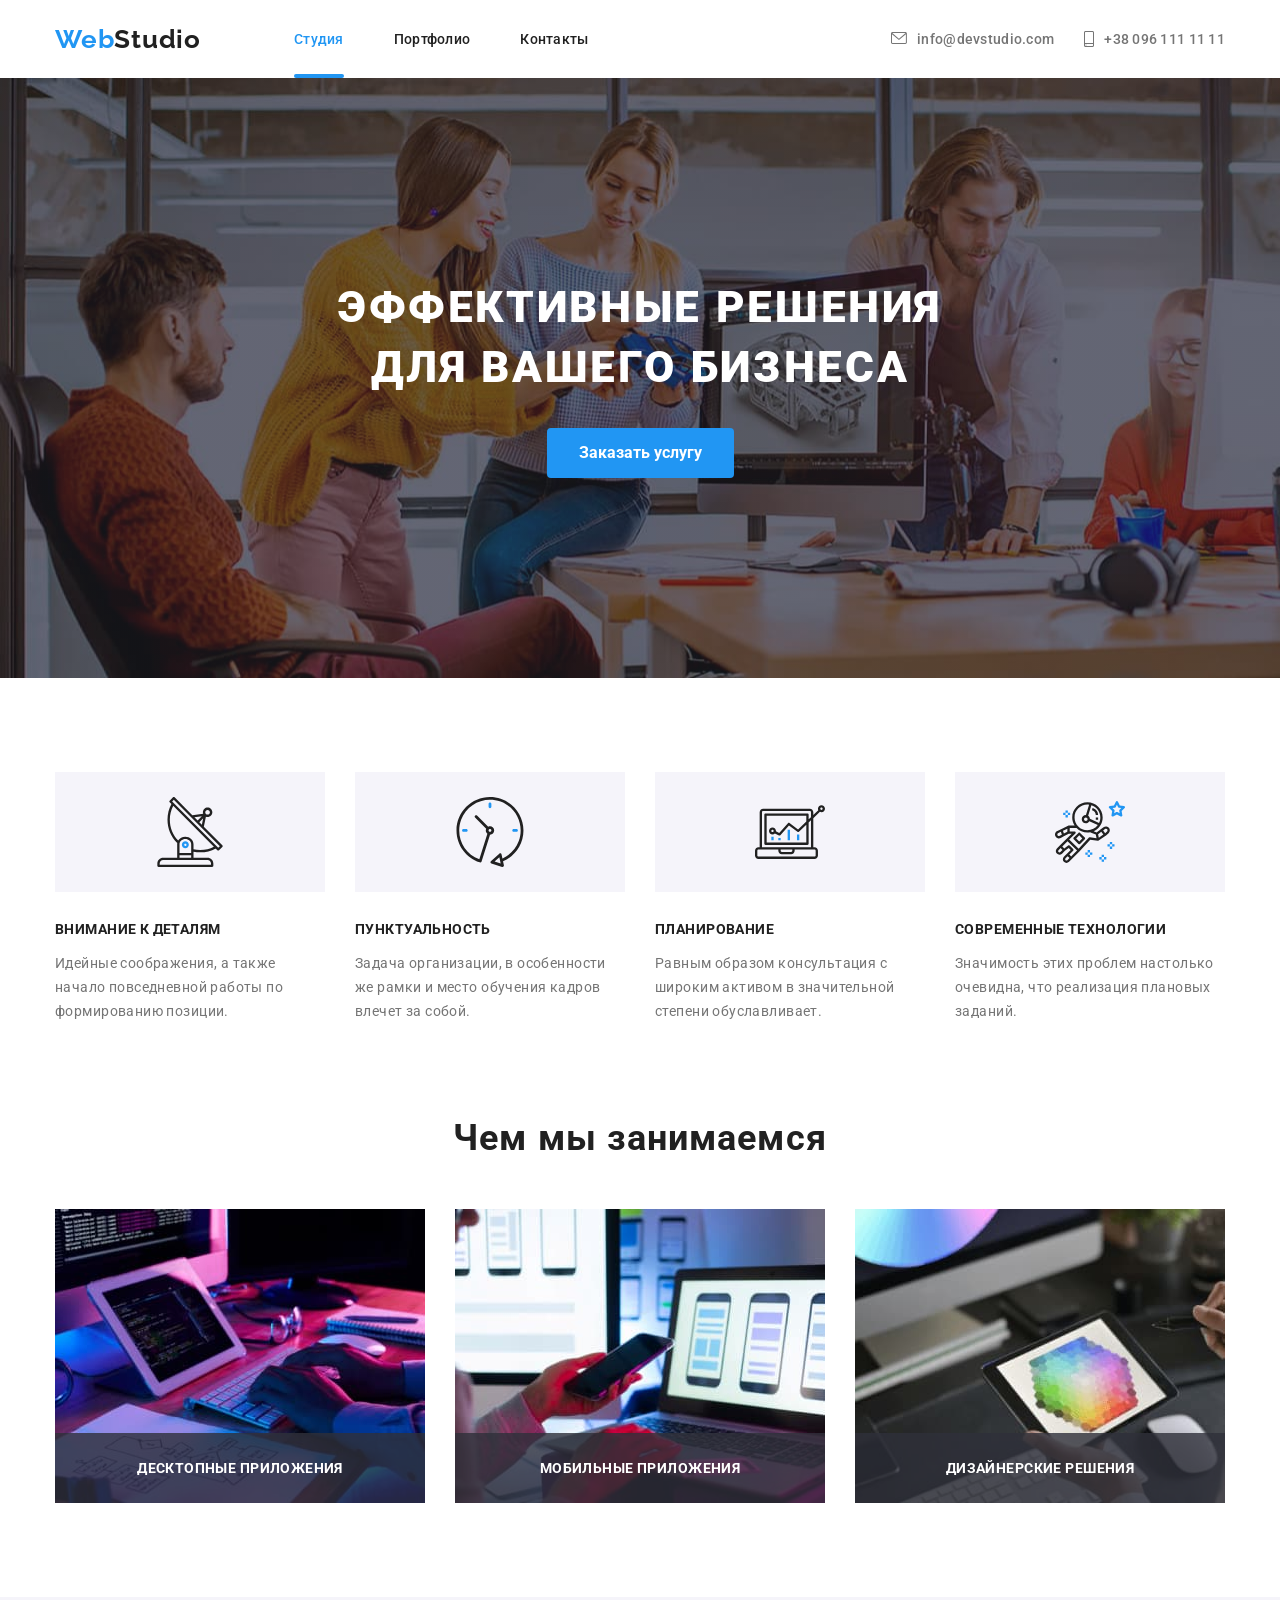
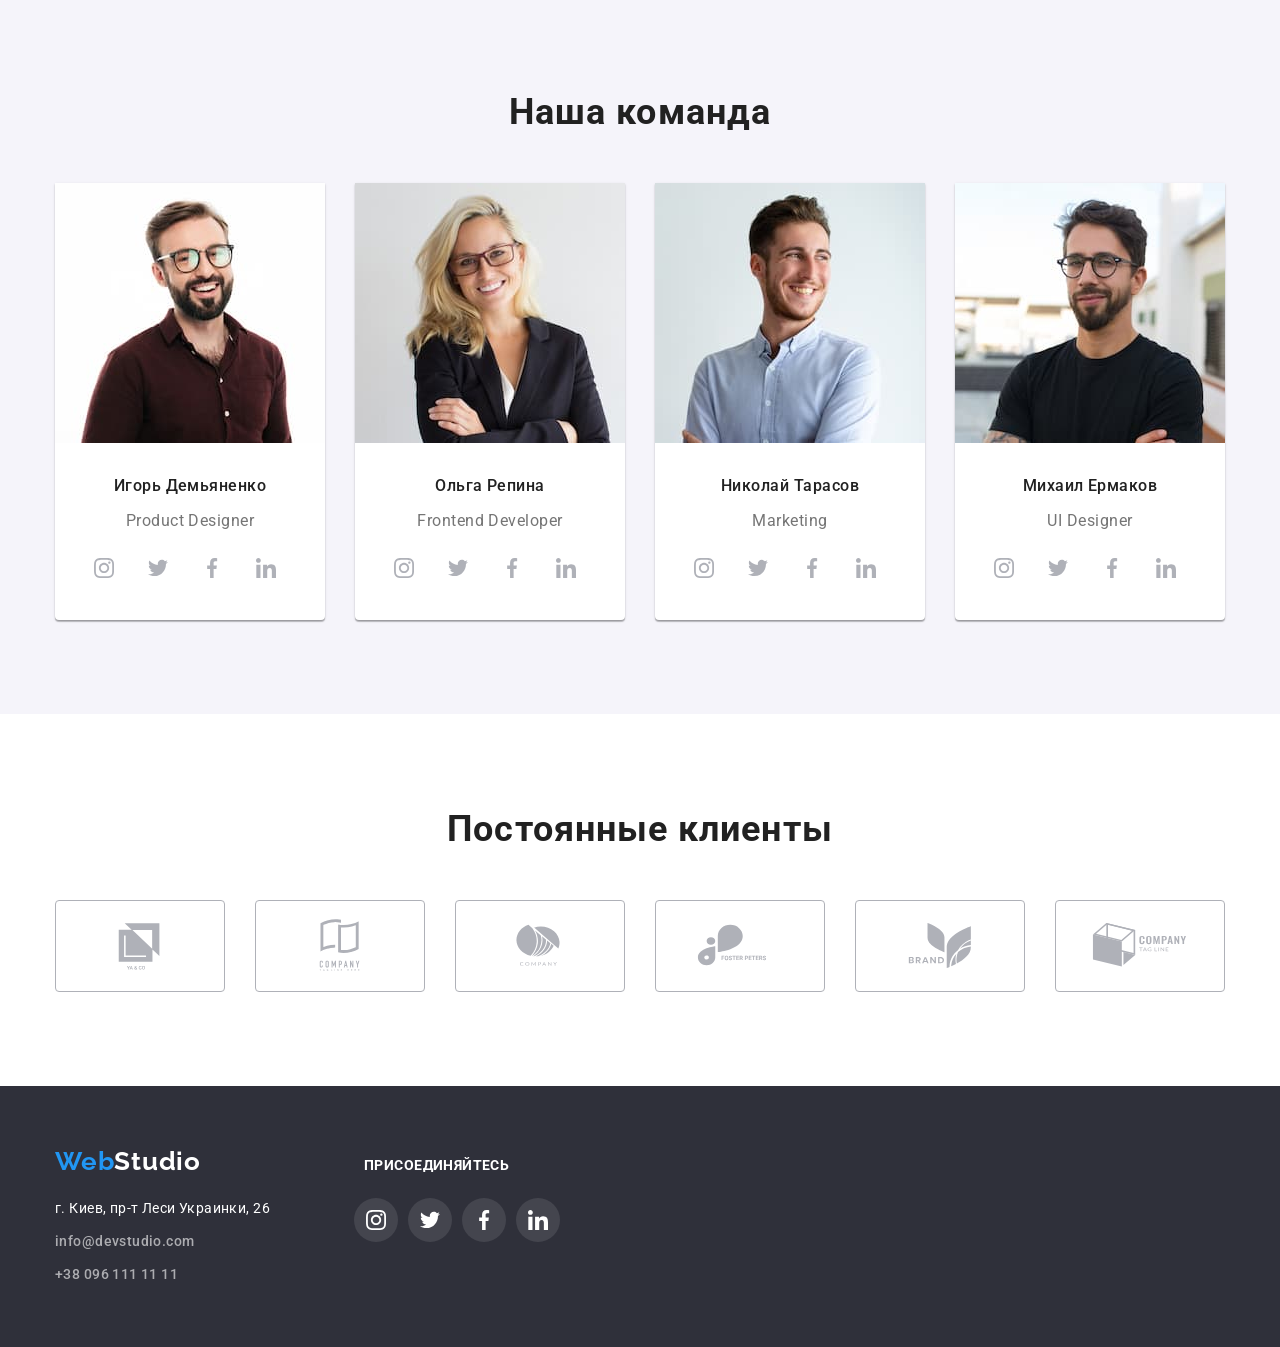
==== commit b4f97e2a: "HW-5 Final Fixed again" ====
--- a/index.html
+++ b/index.html
@@ -241,52 +241,55 @@
                                 <p lang="en" class="position">
                                     Product Designer
                                 </p>
-
                                 <ul class="soc-list list">
-                                    <li class="soc-list-item"></li>
-                                    <a href="" class="soc-link link-reset">
-                                        <svg
-                                            class="soc-link-icon"
-                                            width="20"
-                                            height="20"
-                                        >
-                                            <use
-                                                href="./images/icons.svg#icon-instagram"
-                                            ></use></svg
-                                    ></a>
-                                    <li class="soc-list-item"></li>
-                                    <a href="" class="soc-link link-reset">
-                                        <svg
-                                            class="soc-link-icon"
-                                            width="20"
-                                            height="20"
-                                        >
-                                            <use
-                                                href="./images/icons.svg#icon-twitter"
-                                            ></use></svg
-                                    ></a>
-                                    <li class="soc-list-item"></li>
-                                    <a href="" class="soc-link link-reset">
-                                        <svg
-                                            class="soc-link-icon"
-                                            width="20"
-                                            height="20"
-                                        >
-                                            <use
-                                                href="./images/icons.svg#icon-facebook"
-                                            ></use></svg
-                                    ></a>
-                                    <li class="soc-list-item"></li>
-                                    <a href="" class="soc-link link-reset">
-                                        <svg
-                                            class="soc-link-icon"
-                                            width="20"
-                                            height="20"
-                                        >
-                                            <use
-                                                href="./images/icons.svg#icon-linkedin"
-                                            ></use></svg
-                                    ></a>
+                                    <li class="soc-list-item">
+                                        <a href="" class="soc-link link-reset">
+                                            <svg
+                                                class="soc-link-icon"
+                                                width="20"
+                                                height="20"
+                                            >
+                                                <use
+                                                    href="./images/icons.svg#icon-instagram"
+                                                ></use></svg
+                                        ></a>
+                                    </li>
+                                    <li class="soc-list-item">
+                                        <a href="" class="soc-link link-reset">
+                                            <svg
+                                                class="soc-link-icon"
+                                                width="20"
+                                                height="20"
+                                            >
+                                                <use
+                                                    href="./images/icons.svg#icon-twitter"
+                                                ></use></svg
+                                        ></a>
+                                    </li>
+                                    <li class="soc-list-item">
+                                        <a href="" class="soc-link link-reset">
+                                            <svg
+                                                class="soc-link-icon"
+                                                width="20"
+                                                height="20"
+                                            >
+                                                <use
+                                                    href="./images/icons.svg#icon-facebook"
+                                                ></use></svg
+                                        ></a>
+                                    </li>
+                                    <li class="soc-list-item">
+                                        <a href="" class="soc-link link-reset">
+                                            <svg
+                                                class="soc-link-icon"
+                                                width="20"
+                                                height="20"
+                                            >
+                                                <use
+                                                    href="./images/icons.svg#icon-linkedin"
+                                                ></use></svg
+                                        ></a>
+                                    </li>
                                 </ul>
                             </div>
                         </li>
@@ -302,52 +305,55 @@
                                 <p lang="en" class="position">
                                     Frontend Developer
                                 </p>
-
                                 <ul class="soc-list list">
-                                    <li class="soc-list-item"></li>
-                                    <a href="" class="soc-link link-reset">
-                                        <svg
-                                            class="soc-link-icon"
-                                            width="20"
-                                            height="20"
-                                        >
-                                            <use
-                                                href="./images/icons.svg#icon-instagram"
-                                            ></use></svg
-                                    ></a>
-                                    <li class="soc-list-item"></li>
-                                    <a href="" class="soc-link link-reset">
-                                        <svg
-                                            class="soc-link-icon"
-                                            width="20"
-                                            height="20"
-                                        >
-                                            <use
-                                                href="./images/icons.svg#icon-twitter"
-                                            ></use></svg
-                                    ></a>
-                                    <li class="soc-list-item"></li>
-                                    <a href="" class="soc-link link-reset">
-                                        <svg
-                                            class="soc-link-icon"
-                                            width="20"
-                                            height="20"
-                                        >
-                                            <use
-                                                href="./images/icons.svg#icon-facebook"
-                                            ></use></svg
-                                    ></a>
-                                    <li class="soc-list-item"></li>
-                                    <a href="" class="soc-link link-reset">
-                                        <svg
-                                            class="soc-link-icon"
-                                            width="20"
-                                            height="20"
-                                        >
-                                            <use
-                                                href="./images/icons.svg#icon-linkedin"
-                                            ></use></svg
-                                    ></a>
+                                    <li class="soc-list-item">
+                                        <a href="" class="soc-link link-reset">
+                                            <svg
+                                                class="soc-link-icon"
+                                                width="20"
+                                                height="20"
+                                            >
+                                                <use
+                                                    href="./images/icons.svg#icon-instagram"
+                                                ></use></svg
+                                        ></a>
+                                    </li>
+                                    <li class="soc-list-item">
+                                        <a href="" class="soc-link link-reset">
+                                            <svg
+                                                class="soc-link-icon"
+                                                width="20"
+                                                height="20"
+                                            >
+                                                <use
+                                                    href="./images/icons.svg#icon-twitter"
+                                                ></use></svg
+                                        ></a>
+                                    </li>
+                                    <li class="soc-list-item">
+                                        <a href="" class="soc-link link-reset">
+                                            <svg
+                                                class="soc-link-icon"
+                                                width="20"
+                                                height="20"
+                                            >
+                                                <use
+                                                    href="./images/icons.svg#icon-facebook"
+                                                ></use></svg
+                                        ></a>
+                                    </li>
+                                    <li class="soc-list-item">
+                                        <a href="" class="soc-link link-reset">
+                                            <svg
+                                                class="soc-link-icon"
+                                                width="20"
+                                                height="20"
+                                            >
+                                                <use
+                                                    href="./images/icons.svg#icon-linkedin"
+                                                ></use></svg
+                                        ></a>
+                                    </li>
                                 </ul>
                             </div>
                         </li>
@@ -361,52 +367,55 @@
                             <div class="team-card-text">
                                 <h3 class="teammate-name">Николай Тарасов</h3>
                                 <p lang="en" class="position">Marketing</p>
-
                                 <ul class="soc-list list">
-                                    <li class="soc-list-item"></li>
-                                    <a href="" class="soc-link link-reset">
-                                        <svg
-                                            class="soc-link-icon"
-                                            width="20"
-                                            height="20"
-                                        >
-                                            <use
-                                                href="./images/icons.svg#icon-instagram"
-                                            ></use></svg
-                                    ></a>
-                                    <li class="soc-list-item"></li>
-                                    <a href="" class="soc-link link-reset">
-                                        <svg
-                                            class="soc-link-icon"
-                                            width="20"
-                                            height="20"
-                                        >
-                                            <use
-                                                href="./images/icons.svg#icon-twitter"
-                                            ></use></svg
-                                    ></a>
-                                    <li class="soc-list-item"></li>
-                                    <a href="" class="soc-link link-reset">
-                                        <svg
-                                            class="soc-link-icon"
-                                            width="20"
-                                            height="20"
-                                        >
-                                            <use
-                                                href="./images/icons.svg#icon-facebook"
-                                            ></use></svg
-                                    ></a>
-                                    <li class="soc-list-item"></li>
-                                    <a href="" class="soc-link link-reset">
-                                        <svg
-                                            class="soc-link-icon"
-                                            width="20"
-                                            height="20"
-                                        >
-                                            <use
-                                                href="./images/icons.svg#icon-linkedin"
-                                            ></use></svg
-                                    ></a>
+                                    <li class="soc-list-item">
+                                        <a href="" class="soc-link link-reset">
+                                            <svg
+                                                class="soc-link-icon"
+                                                width="20"
+                                                height="20"
+                                            >
+                                                <use
+                                                    href="./images/icons.svg#icon-instagram"
+                                                ></use></svg
+                                        ></a>
+                                    </li>
+                                    <li class="soc-list-item">
+                                        <a href="" class="soc-link link-reset">
+                                            <svg
+                                                class="soc-link-icon"
+                                                width="20"
+                                                height="20"
+                                            >
+                                                <use
+                                                    href="./images/icons.svg#icon-twitter"
+                                                ></use></svg
+                                        ></a>
+                                    </li>
+                                    <li class="soc-list-item">
+                                        <a href="" class="soc-link link-reset">
+                                            <svg
+                                                class="soc-link-icon"
+                                                width="20"
+                                                height="20"
+                                            >
+                                                <use
+                                                    href="./images/icons.svg#icon-facebook"
+                                                ></use></svg
+                                        ></a>
+                                    </li>
+                                    <li class="soc-list-item">
+                                        <a href="" class="soc-link link-reset">
+                                            <svg
+                                                class="soc-link-icon"
+                                                width="20"
+                                                height="20"
+                                            >
+                                                <use
+                                                    href="./images/icons.svg#icon-linkedin"
+                                                ></use></svg
+                                        ></a>
+                                    </li>
                                 </ul>
                             </div>
                         </li>
@@ -422,50 +431,54 @@
                                 <p lang="en" class="position">UI Designer</p>
 
                                 <ul class="soc-list list">
-                                    <li class="soc-list-item"></li>
-                                    <a href="" class="soc-link link-reset">
-                                        <svg
-                                            class="soc-link-icon"
-                                            width="20"
-                                            height="20"
-                                        >
-                                            <use
-                                                href="./images/icons.svg#icon-instagram"
-                                            ></use></svg
-                                    ></a>
-                                    <li class="soc-list-item"></li>
-                                    <a href="" class="soc-link link-reset">
-                                        <svg
-                                            class="soc-link-icon"
-                                            width="20"
-                                            height="20"
-                                        >
-                                            <use
-                                                href="./images/icons.svg#icon-twitter"
-                                            ></use></svg
-                                    ></a>
-                                    <li class="soc-list-item"></li>
-                                    <a href="" class="soc-link link-reset">
-                                        <svg
-                                            class="soc-link-icon"
-                                            width="20"
-                                            height="20"
-                                        >
-                                            <use
-                                                href="./images/icons.svg#icon-facebook"
-                                            ></use></svg
-                                    ></a>
-                                    <li class="soc-list-item"></li>
-                                    <a href="" class="soc-link link-reset">
-                                        <svg
-                                            class="soc-link-icon"
-                                            width="20"
-                                            height="20"
-                                        >
-                                            <use
-                                                href="./images/icons.svg#icon-linkedin"
-                                            ></use></svg
-                                    ></a>
+                                    <li class="soc-list-item">
+                                        <a href="" class="soc-link link-reset">
+                                            <svg
+                                                class="soc-link-icon"
+                                                width="20"
+                                                height="20"
+                                            >
+                                                <use
+                                                    href="./images/icons.svg#icon-instagram"
+                                                ></use></svg
+                                        ></a>
+                                    </li>
+                                    <li class="soc-list-item">
+                                        <a href="" class="soc-link link-reset">
+                                            <svg
+                                                class="soc-link-icon"
+                                                width="20"
+                                                height="20"
+                                            >
+                                                <use
+                                                    href="./images/icons.svg#icon-twitter"
+                                                ></use></svg
+                                        ></a>
+                                    </li>
+                                    <li class="soc-list-item">
+                                        <a href="" class="soc-link link-reset">
+                                            <svg
+                                                class="soc-link-icon"
+                                                width="20"
+                                                height="20"
+                                            >
+                                                <use
+                                                    href="./images/icons.svg#icon-facebook"
+                                                ></use></svg
+                                        ></a>
+                                    </li>
+                                    <li class="soc-list-item">
+                                        <a href="" class="soc-link link-reset">
+                                            <svg
+                                                class="soc-link-icon"
+                                                width="20"
+                                                height="20"
+                                            >
+                                                <use
+                                                    href="./images/icons.svg#icon-linkedin"
+                                                ></use></svg
+                                        ></a>
+                                    </li>
                                 </ul>
                             </div>
                         </li>
@@ -563,50 +576,54 @@
                 <div class="contacts-allign">
                     <span class="allign">присоединяйтесь</span>
                     <ul class="soc-list-allign list">
-                        <li class="soc-list-item-allign"></li>
-                        <a href="" class="soc-link-allign link-reset">
-                            <svg
-                                class="soc-link-icon-allign"
-                                width="20"
-                                height="20"
-                            >
-                                <use
-                                    href="./images/icons.svg#icon-instagram"
-                                ></use></svg
-                        ></a>
-                        <li class="soc-list-item-allign"></li>
-                        <a href="" class="soc-link-allign link-reset">
-                            <svg
-                                class="soc-link-icon-allign"
-                                width="20"
-                                height="20"
-                            >
-                                <use
-                                    href="./images/icons.svg#icon-twitter"
-                                ></use></svg
-                        ></a>
-                        <li class="soc-list-item-allign"></li>
-                        <a href="" class="soc-link-allign link-reset">
-                            <svg
-                                class="soc-link-icon-allign"
-                                width="20"
-                                height="20"
-                            >
-                                <use
-                                    href="./images/icons.svg#icon-facebook"
-                                ></use></svg
-                        ></a>
-                        <li class="soc-list-item-allign"></li>
-                        <a href="" class="soc-link-allign link-reset">
-                            <svg
-                                class="soc-link-icon-allign"
-                                width="20"
-                                height="20"
-                            >
-                                <use
-                                    href="./images/icons.svg#icon-linkedin"
-                                ></use></svg
-                        ></a>
+                        <li class="soc-list-item-allign">
+                            <a href="" class="soc-link-allign link-reset">
+                                <svg
+                                    class="soc-link-icon-allign"
+                                    width="20"
+                                    height="20"
+                                >
+                                    <use
+                                        href="./images/icons.svg#icon-instagram"
+                                    ></use></svg
+                            ></a>
+                        </li>
+                        <li class="soc-list-item-allign">
+                            <a href="" class="soc-link-allign link-reset">
+                                <svg
+                                    class="soc-link-icon-allign"
+                                    width="20"
+                                    height="20"
+                                >
+                                    <use
+                                        href="./images/icons.svg#icon-twitter"
+                                    ></use></svg
+                            ></a>
+                        </li>
+                        <li class="soc-list-item-allign">
+                            <a href="" class="soc-link-allign link-reset">
+                                <svg
+                                    class="soc-link-icon-allign"
+                                    width="20"
+                                    height="20"
+                                >
+                                    <use
+                                        href="./images/icons.svg#icon-facebook"
+                                    ></use></svg
+                            ></a>
+                        </li>
+                        <li class="soc-list-item-allign">
+                            <a href="" class="soc-link-allign link-reset">
+                                <svg
+                                    class="soc-link-icon-allign"
+                                    width="20"
+                                    height="20"
+                                >
+                                    <use
+                                        href="./images/icons.svg#icon-linkedin"
+                                    ></use></svg
+                            ></a>
+                        </li>
                     </ul>
                 </div>
             </div>
--- a/css/style.css
+++ b/css/style.css
@@ -79,11 +79,11 @@
 .logo span {
     color: var(--primary-color);
 }
-.nav-links-item {
-    margin-left: 50px;
+.nav-links-item:not(:last-child) {
+    margin-right: 50px;
 }
 .contacts-item:not(:last-child) {
-    margin-right: 50px;
+    margin-right: 30px;
 }
 .nav-links-link,
 .contacts-link {
@@ -92,8 +92,8 @@
     color: var(--primary-color);
     font-weight: 500;
     line-height: 1.17;
-    margin-top: 9px;
-}
+}
+
 .phone-icon {
     width: 10px;
     height: 16px;
@@ -374,14 +374,17 @@
     margin-bottom: 16px;
 }
 .soc-list {
-    display: flex;
-    justify-content: center;
+    margin-left: auto;
+    margin-right: auto;
+    display: flex;
+    justify-content: center;
+    align-items: center;
 }
 .soc-list-item {
     margin-right: 10px;
 }
 .soc-list-item:last-child {
-    margin-right: 0;
+    margin-right: 10px;
 }
 .soc-link {
     width: 44px;
@@ -608,6 +611,7 @@
     transition-property: background-color, opacity;
     transition-timing-function: cubic-bezier(0.4, 0, 0.2, 1);
     transition-duration: 250ms;
+    margin-top: 9px;
 }
 footer .contacts-link:focus,
 footer .contacts-link:hover {
@@ -683,7 +687,7 @@
 .modal {
     opacity: 1;
     width: 528px;
-    height: 521px;
+    height: 581px;
     background-color: #ffff;
     position: absolute;
     transform: translate(-50%, -50%);
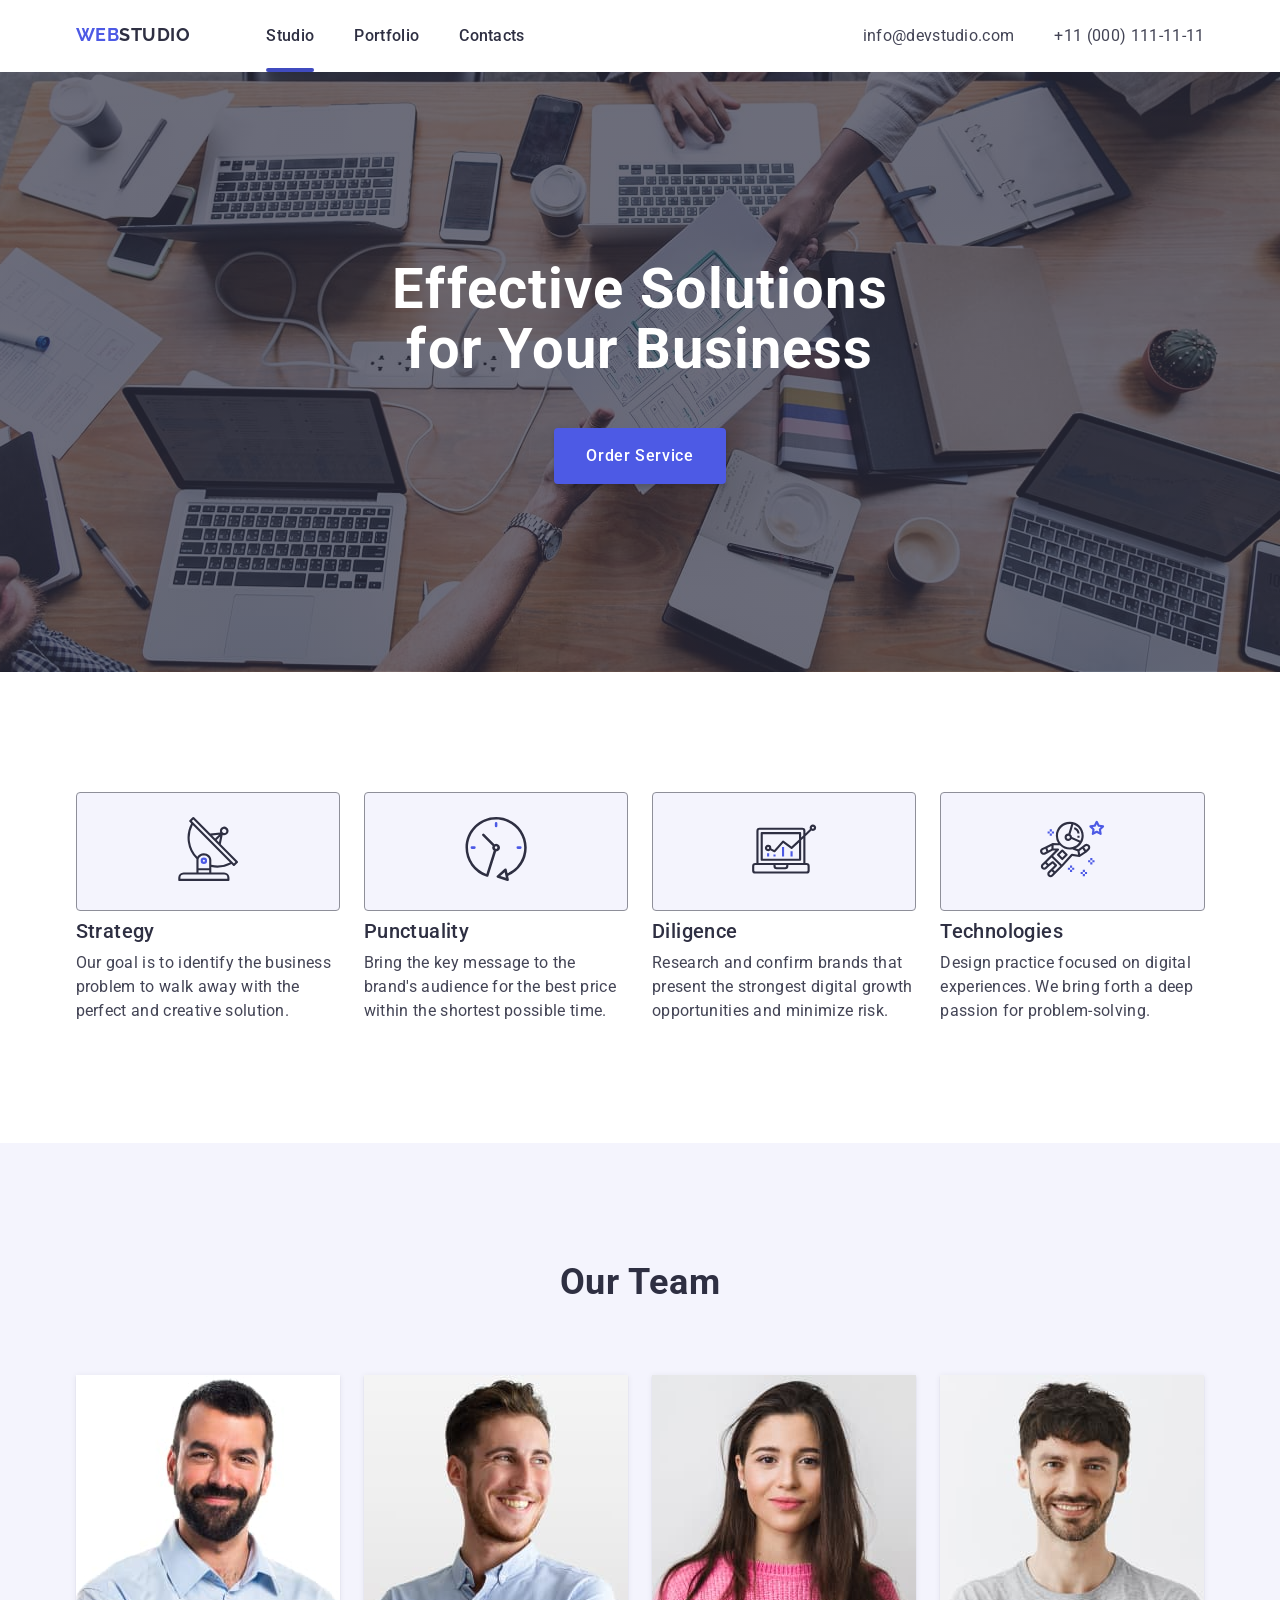
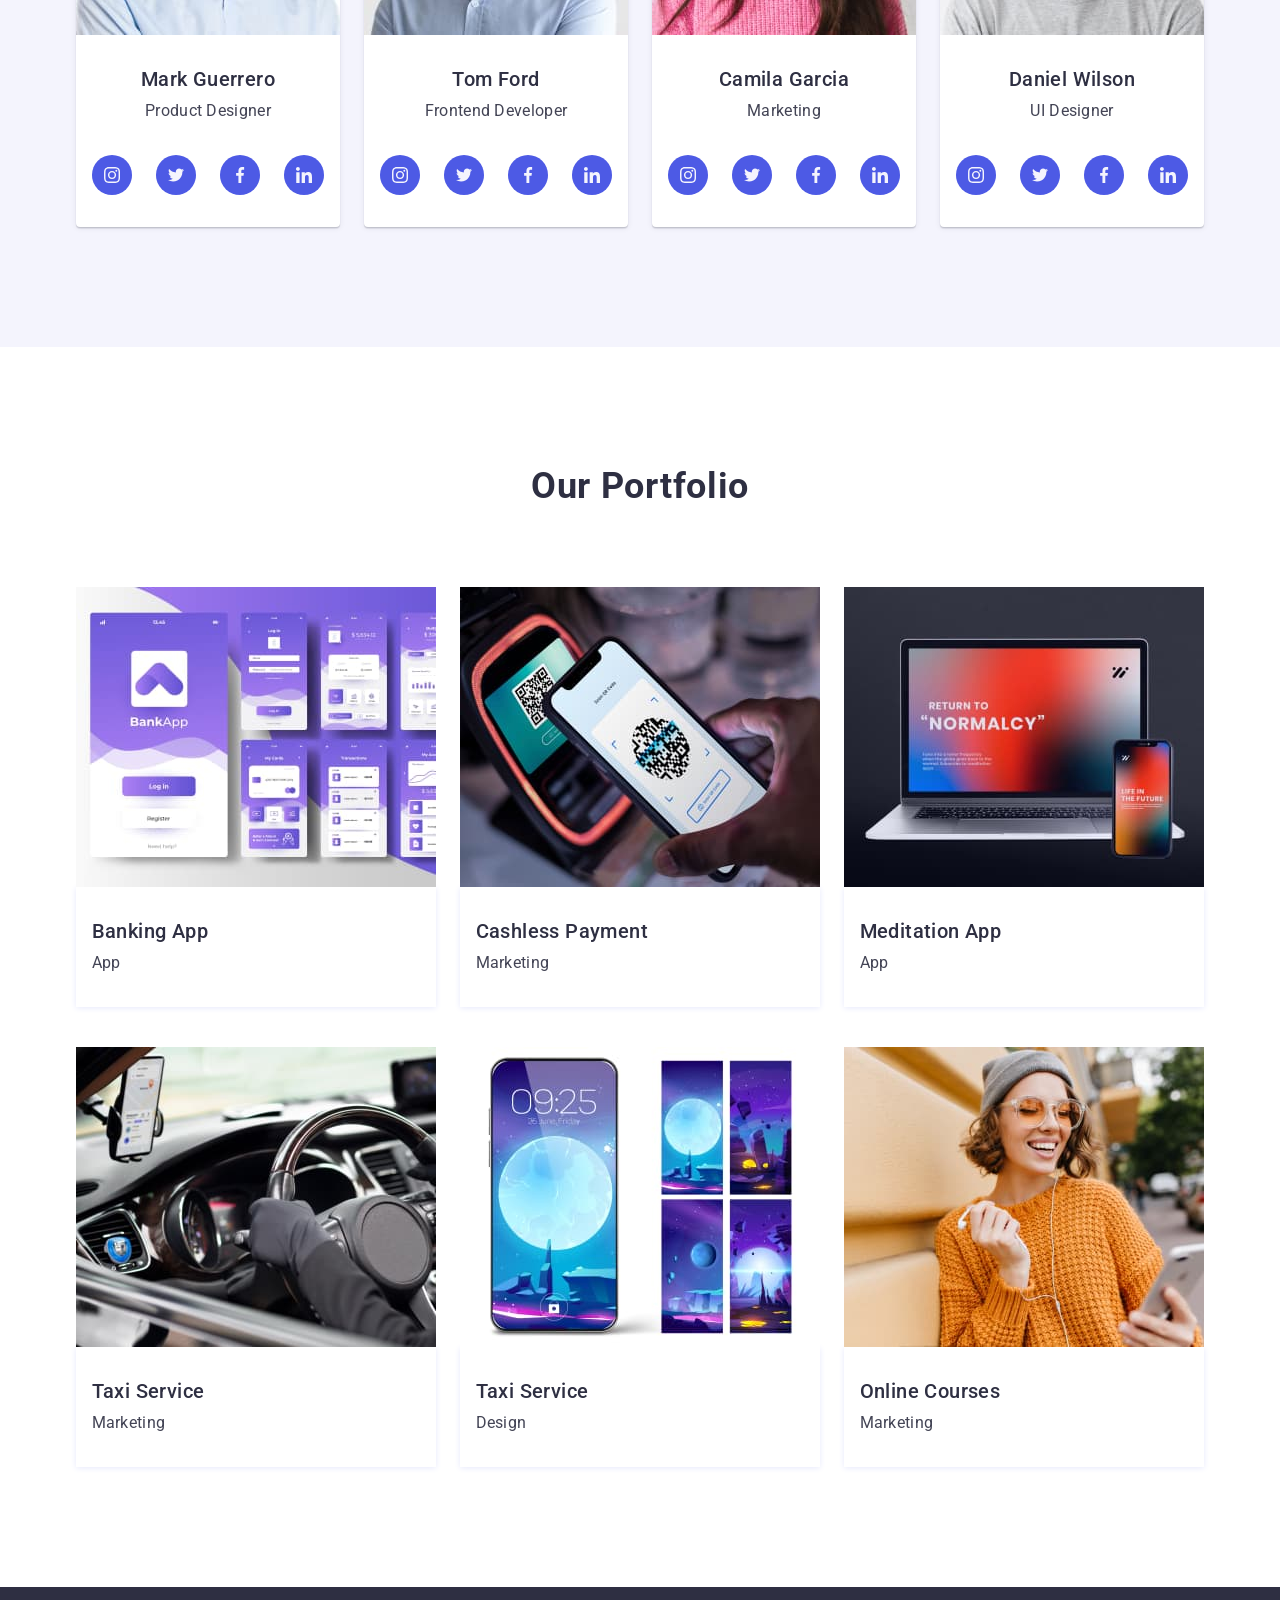
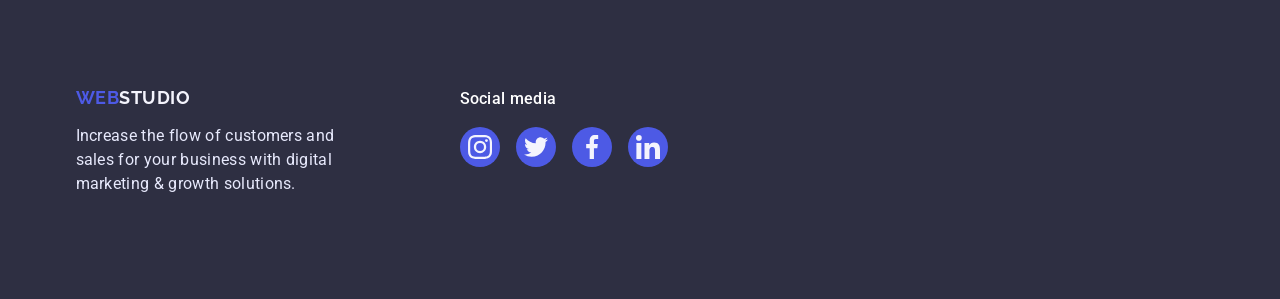
==== commit b15c0fe8: "Initial commit" ====
--- a/index.html
+++ b/index.html
@@ -1,633 +1,478 @@
-<!DOCTYPE html>
-<html lang="ru">
-    <head>
-        <meta charset="UTF-8" />
-        <meta http-equiv="X-UA-Compatible" content="IE=edge" />
-        <meta name="viewport" content="width=device-width, initial-scale=1.0" />
-        <title>WebStudio</title>
-        <link rel="preconnect" href="https://fonts.googleapis.com" />
-        <link rel="preconnect" href="https://fonts.gstatic.com" crossorigin />
-        <link
-            href="https://fonts.googleapis.com/css2?family=Raleway:wght@500;700&family=Roboto:wght@400;500;700;900&display=swap"
-            rel="stylesheet"
-        />
-        <link
-            rel="stylesheet"
-            href="https://cdnjs.cloudflare.com/ajax/libs/modern-normalize/1.0.0/modern-normalize.min.css"
-        />
-        <link rel="stylesheet" href="./css/style.css" />
-        <style>
-            body {
-                font-size: 14px;
-                font-weight: 400;
-                font-style: normal;
-                font-family: 'Roboto', sans-serif;
-                color: var(--primary-color);
-            }
-        </style>
-    </head>
-    <body>
-        <header class="header">
-            <div class="container header-container">
-                <nav class="page-nav">
-                    <a href="index.html" class="logo link-reset" lang="en"
-                        >Web<span class="logo-studio">Studio</span></a
-                    >
-                    <ul class="nav-links">
-                        <li class="nav-links-item">
-                            <a
-                                class="nav-links-link current link-reset"
-                                href="./index.html"
-                                >Студия</a
-                            >
-                        </li>
-                        <li class="nav-links-item">
-                            <a
-                                class="nav-links-link link-reset"
-                                href="./portfolio.html"
-                                >Портфолио</a
-                            >
-                        </li>
-                        <li class="nav-links-item">
-                            <a class="nav-links-link link-reset" href="#"
-                                >Контакты</a
-                            >
-                        </li>
-                    </ul>
-                </nav>
-                <ul class="contacts">
-                    <li class="contacts-item">
-                        <a
-                            class="contacts-link mail-link link-reset"
-                            href="mailto:info@devstudio.com"
-                        >
-                            <svg class="envelop-icon">
-                                <use
-                                    href="./images/icons.svg#icon-envelope"
-                                ></use>
-                            </svg>
-                            info@devstudio.com</a
-                        >
-                    </li>
-                    <li class="contacts-item">
-                        <a
-                            class="contacts-link phone-link link-reset"
-                            href="tel.:+380961111111"
-                            ><svg class="phone-icon">
-                                <use
-                                    href="./images/icons.svg#icon-smartphone"
-                                ></use></svg
-                            >+38 096 111 11 11</a
-                        >
-                    </li>
+<!doctype html>
+<html lang="en">
+  <head>
+    <meta charset="UTF-8" />
+    <meta name="viewport" content="width=device-width, initial-scale=1.0" />
+    <title>Document</title>
+    <link
+      rel="stylesheet"
+      href="https://cdnjs.cloudflare.com/ajax/libs/modern-normalize/3.0.1/modern-normalize.min.css"
+    />
+    <link rel="stylesheet" href="./css/styles.css" />
+    <link rel="preconnect" href="https://fonts.googleapis.com" />
+    <link rel="preconnect" href="https://fonts.gstatic.com" crossorigin />
+    <link
+      href="https://fonts.googleapis.com/css2?family=Raleway:wght@700&family=Roboto:wght@400;500;700&display=swap"
+      rel="stylesheet"
+    />
+  </head>
+  <body>
+    <!-- Header -->
+    <header class="header">
+      <div class="container header-container">
+        <nav class="header-nav">
+          <a class="header-logo" href="/index.html"
+            >WEB<span class="logo-studio">STUDIO</span></a
+          >
+          <ul class="header-menu-list">
+            <li class="header-menu-item">
+              <a class="nav-link current" href="">Studio</a>
+            </li>
+            <li class="header-menu-item">
+              <a class="nav-link" href="">Portfolio</a>
+            </li>
+            <li class="header-menu-item">
+              <a class="nav-link" href="">Contacts</a>
+            </li>
+          </ul>
+        </nav>
+
+        <address class="header-adress">
+          <ul class="header-adress-list">
+            <li class="header-adress-list-item">
+              <a
+                class="header-adress-list-link"
+                href="mailto:info@devstudio.com"
+                >info@devstudio.com</a
+              >
+            </li>
+            <li class="header-adress-list-item">
+              <a class="header-adress-list-link" href="tel:+110001111111"
+                >+11 (000) 111-11-11</a
+              >
+            </li>
+          </ul>
+        </address>
+      </div>
+    </header>
+    <main>
+      <!-- Hero Section -->
+
+      <section class="hero-section">
+        <div class="container">
+          <div class="hero-content-wrapper">
+            <h1 class="main-headline">Effective Solutions for Your Business</h1>
+            <button class="hero-button" type="button">Order Service</button>
+          </div>
+        </div>
+      </section>
+
+      <!-- About Us Section -->
+
+      <section class="about-us-section">
+        <div class="container">
+          <h2 class="about-us-headline" .visually-hidden></h2>
+          <ul class="about-us-list">
+            <li class="about-us-list-item">
+              <div class="feature-icon-wrapper">
+                <svg class="features-icon" width="64" height="64">
+                  <use href="./images/icons.svg#icon-antenna"></use>
+                </svg>
+              </div>
+              <h3 class="about-us-item-headline">Strategy</h3>
+              <p class="about-us-item-text">
+                Our goal is to identify the business problem to walk away with
+                the perfect and creative solution.
+              </p>
+            </li>
+            <li class="about-us-list-item">
+              <div class="feature-icon-wrapper">
+                <svg class="features-icon" width="64" height="64">
+                  <use href="./images/icons.svg#icon-clock"></use>
+                </svg>
+              </div>
+              <h3 class="about-us-item-headline">Punctuality</h3>
+              <p class="about-us-item-text">
+                Bring the key message to the brand's audience for the best price
+                within the shortest possible time.
+              </p>
+            </li>
+            <li class="about-us-list-item">
+              <div class="feature-icon-wrapper">
+                <svg class="features-icon" width="64" height="64">
+                  <use href="./images/icons.svg#icon-diagram"></use>
+                </svg>
+              </div>
+              <h3 class="about-us-item-headline">Diligence</h3>
+              <p class="about-us-item-text">
+                Research and confirm brands that present the strongest digital
+                growth opportunities and minimize risk.
+              </p>
+            </li>
+            <li class="about-us-list-item">
+              <div class="feature-icon-wrapper">
+                <svg class="features-icon" width="64" height="64">
+                  <use href="./images/icons.svg#icon-astronaut"></use>
+                </svg>
+              </div>
+              <h3 class="about-us-item-headline">Technologies</h3>
+              <p class="about-us-item-text">
+                Design practice focused on digital experiences. We bring forth a
+                deep passion for problem-solving.
+              </p>
+            </li>
+          </ul>
+        </div>
+      </section>
+
+      <!-- Our Team Section -->
+
+      <section class="team-section">
+        <div class="container">
+          <h2 class="team-section-headline">Our Team</h2>
+          <ul class="team-section-list">
+            <li class="team-list-item">
+              <img
+                class="team-picture"
+                src="./images/mark.jpg"
+                alt="Mark`s picture"
+                width="264px"
+              />
+              <div class="team-pic-description">
+                <h3 class="teammate-name">Mark Guerrero</h3>
+                <p class="teammate-role">Product Designer</p>
+              </div>
+              <div class="team-social-wrapper">
+                <ul class="team-soc-list">
+                  <li class="team-soc-item">
+                    <a href="https://www.instagram.com/" class="team-soc-link"
+                      ><svg class="team-soc-icon" width="16" height="16">
+                        <use
+                          href="./images/icons.svg#icon-instagram"
+                        ></use></svg
+                    ></a>
+                  </li>
+                  <li class="team-soc-item">
+                    <a href="https://twitter.com/" class="team-soc-link"
+                      ><svg class="team-soc-icon" width="16" height="16">
+                        <use href="./images/icons.svg#icon-twitter"></use></svg
+                    ></a>
+                  </li>
+                  <li class="team-soc-item">
+                    <a href="https://www.facebook.com/" class="team-soc-link"
+                      ><svg class="team-soc-icon" width="16" height="16">
+                        <use href="./images/icons.svg#icon-facebook"></use></svg
+                    ></a>
+                  </li>
+                  <li class="team-soc-item">
+                    <a href="https://www.linkedin.com/" class="team-soc-link"
+                      ><svg class="team-soc-icon" width="16" height="16">
+                        <use href="./images/icons.svg#icon-linkedin"></use></svg
+                    ></a>
+                  </li>
                 </ul>
-            </div>
-        </header>
-        <main>
-            <!--Секция герой-->
-            <section class="section hero-section">
-                <div class="container hero-container">
-                    <h1 class="hero-hl outline">
-                        Эффективные решения <br />
-                        для вашего бизнеса
-                    </h1>
-                </div>
-                <button
-                    data-modal-open
-                    type="button"
-                    class="order-button button"
-                >
-                    Заказать услугу
-                </button>
-                <div data-modal class="backdrop is-hidden">
-                    <div class="modal">
-                        <button data-modal-close class="close-button-modal">
-                            <svg class="close-btn-pic" width="20" height="20">
-                                <use
-                                    href="./images/icons.svg#icon-close-btn"
-                                ></use>
-                            </svg>
-                        </button>
-                    </div>
-                </div>
-            </section>
-            <!--Секция Особенности -->
-            <section class="section features-section">
-                <h2 hidden>Особенности</h2>
-                <ul class="feature-list">
-                    <li class="feature-list-item">
-                        <div class="features-background-img">
-                            <svg class="features-icon" width="70" height="70">
-                                <use
-                                    href="./images/icons.svg#icon-antenna"
-                                ></use>
-                            </svg>
-                        </div>
-                        <h3 class="feature-hl">Внимание к деталям</h3>
-                        <p class="feature-text">
-                            Идейные соображения, а также начало повседневной
-                            работы по формированию позиции.
-                        </p>
-                    </li>
-                    <li class="feature-list-item">
-                        <div class="features-background-img">
-                            <svg class="features-icon" width="70" height="70">
-                                <use href="./images/icons.svg#icon-clock"></use>
-                            </svg>
-                        </div>
-                        <h3 class="feature-hl">Пунктуальность</h3>
-                        <p class="feature-text">
-                            Задача организации, в особенности же рамки и место
-                            обучения кадров влечет за собой.
-                        </p>
-                    </li>
-                    <li class="feature-list-item">
-                        <div class="features-background-img">
-                            <svg class="features-icon" width="70" height="70">
-                                <use
-                                    href="./images/icons.svg#icon-diagram"
-                                ></use>
-                            </svg>
-                        </div>
-                        <h3 class="feature-hl">Планирование</h3>
-                        <p class="feature-text">
-                            Равным образом консультация с широким активом в
-                            значительной степени обуславливает.
-                        </p>
-                    </li>
-                    <li class="feature-list-item">
-                        <div class="features-background-img">
-                            <svg class="features-icon" width="70" height="70">
-                                <use
-                                    href="./images/icons.svg#icon-astronaut"
-                                ></use>
-                            </svg>
-                        </div>
-                        <h3 class="feature-hl">Современные технологии</h3>
-                        <p class="feature-text">
-                            Значимость этих проблем настолько очевидна, что
-                            реализация плановых заданий.
-                        </p>
-                    </li>
+              </div>
+            </li>
+            <li class="team-list-item">
+              <img
+                class="team-picture"
+                src="./images/tom.jpg"
+                alt="Tom`s picture"
+                width="264px"
+              />
+              <div class="team-pic-description">
+                <h3 class="teammate-name">Tom Ford</h3>
+                <p class="teammate-role">Frontend Developer</p>
+              </div>
+              <div class="team-social-wrapper">
+                <ul class="team-soc-list">
+                  <li class="team-soc-item">
+                    <a href="https://www.instagram.com/" class="team-soc-link"
+                      ><svg class="team-soc-icon" width="16" height="16">
+                        <use
+                          href="./images/icons.svg#icon-instagram"
+                        ></use></svg
+                    ></a>
+                  </li>
+                  <li class="team-soc-item">
+                    <a href="https://twitter.com/" class="team-soc-link"
+                      ><svg class="team-soc-icon" width="16" height="16">
+                        <use href="./images/icons.svg#icon-twitter"></use></svg
+                    ></a>
+                  </li>
+                  <li class="team-soc-item">
+                    <a href="https://www.facebook.com/" class="team-soc-link"
+                      ><svg class="team-soc-icon" width="16" height="16">
+                        <use href="./images/icons.svg#icon-facebook"></use></svg
+                    ></a>
+                  </li>
+                  <li class="team-soc-item">
+                    <a href="https://www.linkedin.com/" class="team-soc-link"
+                      ><svg class="team-soc-icon" width="16" height="16">
+                        <use href="./images/icons.svg#icon-linkedin"></use></svg
+                    ></a>
+                  </li>
                 </ul>
-            </section>
-            <!--Секция Чем мы занимаемся-->
-            <section class="section what-we-do-section">
-                <h2 class="section-hl">Чем мы занимаемся</h2>
-                <div class="container what-we-do">
-                    <ul class="what-we-do-list">
-                        <li>
-                            <div class="what-we-do-list-item">
-                                <img
-                                    src="./images/box-1.jpg"
-                                    alt="Картинка-1"
-                                    width="370"
-                                    height="294"
-                                />
-                                <div class="what-we-do-description-wrapper">
-                                    <div class="what-we-do-description-text">
-                                        Десктопные приложения
-                                    </div>
-                                </div>
-                            </div>
-                        </li>
-                        <li>
-                            <div class="what-we-do-list-item">
-                                <img
-                                    src="./images/box-2.jpg"
-                                    alt="Картинка-2"
-                                    width="370"
-                                    height="294"
-                                />
-                                <div class="what-we-do-description-wrapper">
-                                    <div class="what-we-do-description-text">
-                                        Мобильные приложения
-                                    </div>
-                                </div>
-                            </div>
-                        </li>
-                        <li>
-                            <div class="what-we-do-list-item">
-                                <img
-                                    src="./images/box-3.jpg"
-                                    alt="Картинка-3"
-                                    width="370"
-                                    height="294"
-                                />
-                                <div class="what-we-do-description-wrapper">
-                                    <div class="what-we-do-description-text">
-                                        Дизайнерские решения
-                                    </div>
-                                </div>
-                            </div>
-                        </li>
-                    </ul>
-                </div>
-            </section>
-            <!--Секция Наша Команда-->
-            <section class="section team-section">
-                <h2 class="section-hl">Наша команда</h2>
-                <div class="container">
-                    <ul class="team-list">
-                        <li class="team-list-item">
-                            <img
-                                src="./images/img-1.jpg"
-                                alt="Фото сотрудника-1"
-                                width="270"
-                                height="260"
-                            />
-                            <div class="team-card-text">
-                                <h3 class="teammate-name">Игорь Демьяненко</h3>
-                                <p lang="en" class="position">
-                                    Product Designer
-                                </p>
-                                <ul class="soc-list list">
-                                    <li class="soc-list-item">
-                                        <a href="" class="soc-link link-reset">
-                                            <svg
-                                                class="soc-link-icon"
-                                                width="20"
-                                                height="20"
-                                            >
-                                                <use
-                                                    href="./images/icons.svg#icon-instagram"
-                                                ></use></svg
-                                        ></a>
-                                    </li>
-                                    <li class="soc-list-item">
-                                        <a href="" class="soc-link link-reset">
-                                            <svg
-                                                class="soc-link-icon"
-                                                width="20"
-                                                height="20"
-                                            >
-                                                <use
-                                                    href="./images/icons.svg#icon-twitter"
-                                                ></use></svg
-                                        ></a>
-                                    </li>
-                                    <li class="soc-list-item">
-                                        <a href="" class="soc-link link-reset">
-                                            <svg
-                                                class="soc-link-icon"
-                                                width="20"
-                                                height="20"
-                                            >
-                                                <use
-                                                    href="./images/icons.svg#icon-facebook"
-                                                ></use></svg
-                                        ></a>
-                                    </li>
-                                    <li class="soc-list-item">
-                                        <a href="" class="soc-link link-reset">
-                                            <svg
-                                                class="soc-link-icon"
-                                                width="20"
-                                                height="20"
-                                            >
-                                                <use
-                                                    href="./images/icons.svg#icon-linkedin"
-                                                ></use></svg
-                                        ></a>
-                                    </li>
-                                </ul>
-                            </div>
-                        </li>
-                        <li class="team-list-item">
-                            <img
-                                src="./images/img-2.jpg"
-                                alt="Фото сотрудника-2"
-                                width="270"
-                                height="260"
-                            />
-                            <div class="team-card-text">
-                                <h3 class="teammate-name">Ольга Репина</h3>
-                                <p lang="en" class="position">
-                                    Frontend Developer
-                                </p>
-                                <ul class="soc-list list">
-                                    <li class="soc-list-item">
-                                        <a href="" class="soc-link link-reset">
-                                            <svg
-                                                class="soc-link-icon"
-                                                width="20"
-                                                height="20"
-                                            >
-                                                <use
-                                                    href="./images/icons.svg#icon-instagram"
-                                                ></use></svg
-                                        ></a>
-                                    </li>
-                                    <li class="soc-list-item">
-                                        <a href="" class="soc-link link-reset">
-                                            <svg
-                                                class="soc-link-icon"
-                                                width="20"
-                                                height="20"
-                                            >
-                                                <use
-                                                    href="./images/icons.svg#icon-twitter"
-                                                ></use></svg
-                                        ></a>
-                                    </li>
-                                    <li class="soc-list-item">
-                                        <a href="" class="soc-link link-reset">
-                                            <svg
-                                                class="soc-link-icon"
-                                                width="20"
-                                                height="20"
-                                            >
-                                                <use
-                                                    href="./images/icons.svg#icon-facebook"
-                                                ></use></svg
-                                        ></a>
-                                    </li>
-                                    <li class="soc-list-item">
-                                        <a href="" class="soc-link link-reset">
-                                            <svg
-                                                class="soc-link-icon"
-                                                width="20"
-                                                height="20"
-                                            >
-                                                <use
-                                                    href="./images/icons.svg#icon-linkedin"
-                                                ></use></svg
-                                        ></a>
-                                    </li>
-                                </ul>
-                            </div>
-                        </li>
-                        <li class="team-list-item">
-                            <img
-                                src="./images/img-3.jpg"
-                                alt="Фото сотрудника-3"
-                                width="270"
-                                height="260"
-                            />
-                            <div class="team-card-text">
-                                <h3 class="teammate-name">Николай Тарасов</h3>
-                                <p lang="en" class="position">Marketing</p>
-                                <ul class="soc-list list">
-                                    <li class="soc-list-item">
-                                        <a href="" class="soc-link link-reset">
-                                            <svg
-                                                class="soc-link-icon"
-                                                width="20"
-                                                height="20"
-                                            >
-                                                <use
-                                                    href="./images/icons.svg#icon-instagram"
-                                                ></use></svg
-                                        ></a>
-                                    </li>
-                                    <li class="soc-list-item">
-                                        <a href="" class="soc-link link-reset">
-                                            <svg
-                                                class="soc-link-icon"
-                                                width="20"
-                                                height="20"
-                                            >
-                                                <use
-                                                    href="./images/icons.svg#icon-twitter"
-                                                ></use></svg
-                                        ></a>
-                                    </li>
-                                    <li class="soc-list-item">
-                                        <a href="" class="soc-link link-reset">
-                                            <svg
-                                                class="soc-link-icon"
-                                                width="20"
-                                                height="20"
-                                            >
-                                                <use
-                                                    href="./images/icons.svg#icon-facebook"
-                                                ></use></svg
-                                        ></a>
-                                    </li>
-                                    <li class="soc-list-item">
-                                        <a href="" class="soc-link link-reset">
-                                            <svg
-                                                class="soc-link-icon"
-                                                width="20"
-                                                height="20"
-                                            >
-                                                <use
-                                                    href="./images/icons.svg#icon-linkedin"
-                                                ></use></svg
-                                        ></a>
-                                    </li>
-                                </ul>
-                            </div>
-                        </li>
-                        <li class="team-list-item">
-                            <img
-                                src="./images/img-4.jpg"
-                                alt="Фото сотрудника-4"
-                                width="270"
-                                height="260"
-                            />
-                            <div class="team-card-text">
-                                <h3 class="teammate-name">Михаил Ермаков</h3>
-                                <p lang="en" class="position">UI Designer</p>
-
-                                <ul class="soc-list list">
-                                    <li class="soc-list-item">
-                                        <a href="" class="soc-link link-reset">
-                                            <svg
-                                                class="soc-link-icon"
-                                                width="20"
-                                                height="20"
-                                            >
-                                                <use
-                                                    href="./images/icons.svg#icon-instagram"
-                                                ></use></svg
-                                        ></a>
-                                    </li>
-                                    <li class="soc-list-item">
-                                        <a href="" class="soc-link link-reset">
-                                            <svg
-                                                class="soc-link-icon"
-                                                width="20"
-                                                height="20"
-                                            >
-                                                <use
-                                                    href="./images/icons.svg#icon-twitter"
-                                                ></use></svg
-                                        ></a>
-                                    </li>
-                                    <li class="soc-list-item">
-                                        <a href="" class="soc-link link-reset">
-                                            <svg
-                                                class="soc-link-icon"
-                                                width="20"
-                                                height="20"
-                                            >
-                                                <use
-                                                    href="./images/icons.svg#icon-facebook"
-                                                ></use></svg
-                                        ></a>
-                                    </li>
-                                    <li class="soc-list-item">
-                                        <a href="" class="soc-link link-reset">
-                                            <svg
-                                                class="soc-link-icon"
-                                                width="20"
-                                                height="20"
-                                            >
-                                                <use
-                                                    href="./images/icons.svg#icon-linkedin"
-                                                ></use></svg
-                                        ></a>
-                                    </li>
-                                </ul>
-                            </div>
-                        </li>
-                    </ul>
-                </div>
-            </section>
-            <section class="clients-section section">
-                <h2 class="section-hl">Постоянные клиенты</h2>
-                <ul class="clients-list list">
-                    <li class="client-item">
-                        <a href="" class="clients-link link-reset">
-                            <svg class="clients-icon" width="106" height="60">
-                                <use
-                                    href="./images/icons.svg#icon-client1"
-                                ></use></svg
-                        ></a>
-                    </li>
-                    <li class="client-item">
-                        <a href="" class="clients-link link-reset"
-                            ><svg class="clients-icon" width="106" height="60">
-                                <use
-                                    href="./images/icons.svg#icon-client2"
-                                ></use></svg
-                        ></a>
-                    </li>
-                    <li class="client-item">
-                        <a href="" class="clients-link link-reset"
-                            ><svg class="clients-icon" width="106" height="60">
-                                <use
-                                    href="./images/icons.svg#icon-client3"
-                                ></use></svg
-                        ></a>
-                    </li>
-                    <li class="client-item">
-                        <a href="" class="clients-link link-reset"
-                            ><svg class="clients-icon" width="106" height="60">
-                                <use
-                                    href="./images/icons.svg#icon-client4"
-                                ></use></svg
-                        ></a>
-                    </li>
-                    <li class="client-item">
-                        <a href="" class="clients-link link-reset"
-                            ><svg class="clients-icon" width="106" height="60">
-                                <use
-                                    href="./images/icons.svg#icon-client5"
-                                ></use></svg
-                        ></a>
-                    </li>
-                    <li class="client-item">
-                        <a href="" class="clients-link link-reset"
-                            ><svg class="clients-icon" width="106" height="60">
-                                <use
-                                    href="./images/icons.svg#icon-client6"
-                                ></use></svg
-                        ></a>
-                    </li>
+              </div>
+            </li>
+            <li class="team-list-item">
+              <img
+                class="team-picture"
+                src="./images/camila.jpg"
+                alt="Camila`s picture"
+                width="264px"
+              />
+              <div class="team-pic-description">
+                <h3 class="teammate-name">Camila Garcia</h3>
+                <p class="teammate-role">Marketing</p>
+              </div>
+              <div class="team-social-wrapper">
+                <ul class="team-soc-list">
+                  <li class="team-soc-item">
+                    <a href="https://www.instagram.com/" class="team-soc-link"
+                      ><svg class="team-soc-icon" width="16" height="16">
+                        <use
+                          href="./images/icons.svg#icon-instagram"
+                        ></use></svg
+                    ></a>
+                  </li>
+                  <li class="team-soc-item">
+                    <a href="https://twitter.com/" class="team-soc-link"
+                      ><svg class="team-soc-icon" width="16" height="16">
+                        <use href="./images/icons.svg#icon-twitter"></use></svg
+                    ></a>
+                  </li>
+                  <li class="team-soc-item">
+                    <a href="https://www.facebook.com/" class="team-soc-link"
+                      ><svg class="team-soc-icon" width="16" height="16">
+                        <use href="./images/icons.svg#icon-facebook"></use></svg
+                    ></a>
+                  </li>
+                  <li class="team-soc-item">
+                    <a href="https://www.linkedin.com/" class="team-soc-link"
+                      ><svg class="team-soc-icon" width="16" height="16">
+                        <use href="./images/icons.svg#icon-linkedin"></use></svg
+                    ></a>
+                  </li>
                 </ul>
-            </section>
-        </main>
-        <footer class="contacts-section-bottom">
-            <div class="container contacts-wraper">
-                <div class="contacts-footer">
-                    <a href="index.html" class="logo link-reset" lang="en"
-                        >Web<span class="logo-studio">Studio</span></a
-                    >
-                    <address>
-                        <ul class="address-list list">
-                            <li>
-                                <a
-                                    class="link-reset address-link"
-                                    href="https://goo.gl/maps/FijGcH8Aq5q6NyHH6"
-                                    target="_blank"
-                                    rel="noopener noreferrer"
-                                    >г. Киев, пр-т Леси Украинки, 26</a
-                                >
-                            </li>
-                            <li>
-                                <a
-                                    class="link-reset contacts-link"
-                                    href="mailto:info@devstudio.com"
-                                    >info@devstudio.com</a
-                                >
-                            </li>
-                            <li>
-                                <a
-                                    class="link-reset contacts-link"
-                                    href="tel.:+380961111111"
-                                    >+38 096 111 11 11</a
-                                >
-                            </li>
-                        </ul>
-                    </address>
-                </div>
-                <div class="contacts-allign">
-                    <span class="allign">присоединяйтесь</span>
-                    <ul class="soc-list-allign list">
-                        <li class="soc-list-item-allign">
-                            <a href="" class="soc-link-allign link-reset">
-                                <svg
-                                    class="soc-link-icon-allign"
-                                    width="20"
-                                    height="20"
-                                >
-                                    <use
-                                        href="./images/icons.svg#icon-instagram"
-                                    ></use></svg
-                            ></a>
-                        </li>
-                        <li class="soc-list-item-allign">
-                            <a href="" class="soc-link-allign link-reset">
-                                <svg
-                                    class="soc-link-icon-allign"
-                                    width="20"
-                                    height="20"
-                                >
-                                    <use
-                                        href="./images/icons.svg#icon-twitter"
-                                    ></use></svg
-                            ></a>
-                        </li>
-                        <li class="soc-list-item-allign">
-                            <a href="" class="soc-link-allign link-reset">
-                                <svg
-                                    class="soc-link-icon-allign"
-                                    width="20"
-                                    height="20"
-                                >
-                                    <use
-                                        href="./images/icons.svg#icon-facebook"
-                                    ></use></svg
-                            ></a>
-                        </li>
-                        <li class="soc-list-item-allign">
-                            <a href="" class="soc-link-allign link-reset">
-                                <svg
-                                    class="soc-link-icon-allign"
-                                    width="20"
-                                    height="20"
-                                >
-                                    <use
-                                        href="./images/icons.svg#icon-linkedin"
-                                    ></use></svg
-                            ></a>
-                        </li>
-                    </ul>
-                </div>
-            </div>
-        </footer>
-        <script src="./js/modal.js"></script>
-    </body>
+              </div>
+            </li>
+            <li class="team-list-item">
+              <img
+                class="team-picture"
+                src="./images/daniel.jpg"
+                alt="Daniel`s picture"
+                width="264px"
+              />
+              <div class="team-pic-description">
+                <h3 class="teammate-name">Daniel Wilson</h3>
+                <p class="teammate-role">UI Designer</p>
+              </div>
+              <div class="team-social-wrapper">
+                <ul class="team-soc-list">
+                  <li class="team-soc-item">
+                    <a href="https://www.instagram.com/" class="team-soc-link"
+                      ><svg class="team-soc-icon" width="16" height="16">
+                        <use
+                          href="./images/icons.svg#icon-instagram"
+                        ></use></svg
+                    ></a>
+                  </li>
+                  <li class="team-soc-item">
+                    <a href="https://twitter.com/" class="team-soc-link"
+                      ><svg class="team-soc-icon" width="16" height="16">
+                        <use href="./images/icons.svg#icon-twitter"></use></svg
+                    ></a>
+                  </li>
+                  <li class="team-soc-item">
+                    <a href="https://www.facebook.com/" class="team-soc-link"
+                      ><svg class="team-soc-icon" width="16" height="16">
+                        <use href="./images/icons.svg#icon-facebook"></use></svg
+                    ></a>
+                  </li>
+                  <li class="team-soc-item">
+                    <a href="https://www.linkedin.com/" class="team-soc-link"
+                      ><svg class="team-soc-icon" width="16" height="16">
+                        <use href="./images/icons.svg#icon-linkedin"></use></svg
+                    ></a>
+                  </li>
+                </ul>
+              </div>
+            </li>
+          </ul>
+        </div>
+      </section>
+
+      <!-- Portfolio Section -->
+
+      <section class="portfolio-section">
+        <div class="container">
+          <h2 class="portfolio-headline">Our Portfolio</h2>
+          <ul class="portfolio-list">
+            <li class="portfolio-list-item">
+              <div class="portfolio-cover-wrapper">
+                <img
+                  class="portfolio-picture"
+                  src="./images/bankingapp.jpg"
+                  alt="banking app design illustration"
+                  width="360px"
+                />
+                <p class="portfolio-cover">
+                  14 Stylish and User-Friendly App Design Concepts · Task
+                  Manager App · Calorie Tracker App · Exotic Fruit Ecommerce App
+                  · Cloud Storage App
+                </p>
+              </div>
+              <div class="portfolio-description">
+                <h3 class="portfolio-item-name">Banking App</h3>
+                <p class="portfolio-item-text">App</p>
+              </div>
+            </li>
+            <li class="portfolio-list-item">
+              <div class="portfolio-cover-wrapper">
+                <img
+                  class="portfolio-picture"
+                  src="./images/cashlesspayment.jpg"
+                  alt="cashless payment design illustration"
+                  width="360px"
+                />
+                <p class="portfolio-cover">
+                  14 Stylish and User-Friendly App Design Concepts · Task
+                  Manager App · Calorie Tracker App · Exotic Fruit Ecommerce App
+                  · Cloud Storage App
+                </p>
+              </div>
+              <div class="portfolio-description">
+                <h3 class="portfolio-item-name">Cashless Payment</h3>
+                <p class="portfolio-item-text">Marketing</p>
+              </div>
+            </li>
+            <li class="portfolio-list-item">
+              <div class="portfolio-cover-wrapper">
+                <img
+                  class="portfolio-picture"
+                  src="./images/meditationapp.jpg"
+                  alt="meditation app design example"
+                  width="360px"
+                />
+                <p class="portfolio-cover">
+                  14 Stylish and User-Friendly App Design Concepts · Task
+                  Manager App · Calorie Tracker App · Exotic Fruit Ecommerce App
+                  · Cloud Storage App
+                </p>
+              </div>
+              <div class="portfolio-description">
+                <h3 class="portfolio-item-name">Meditation App</h3>
+                <p class="portfolio-item-text">App</p>
+              </div>
+            </li>
+            <li class="portfolio-list-item">
+              <div class="portfolio-cover-wrapper">
+                <img
+                  class="portfolio-picture"
+                  src="./images/taxiservices.jpg"
+                  alt="taxi services design illustration"
+                  width="360px"
+                />
+                <p class="portfolio-cover">
+                  14 Stylish and User-Friendly App Design Concepts · Task
+                  Manager App · Calorie Tracker App · Exotic Fruit Ecommerce App
+                  · Cloud Storage App
+                </p>
+              </div>
+              <div class="portfolio-description">
+                <h3 class="portfolio-item-name">Taxi Service</h3>
+                <p class="portfolio-item-text">Marketing</p>
+              </div>
+            </li>
+            <li class="portfolio-list-item">
+              <div class="portfolio-cover-wrapper">
+                <img
+                  class="portfolio-picture"
+                  src="./images/screenillustrations.jpg"
+                  alt="screen illustrations design"
+                  width="360px"
+                />
+                <p class="portfolio-cover">
+                  14 Stylish and User-Friendly App Design Concepts · Task
+                  Manager App · Calorie Tracker App · Exotic Fruit Ecommerce App
+                  · Cloud Storage App
+                </p>
+              </div>
+              <div class="portfolio-description">
+                <h3 class="portfolio-item-name">Taxi Service</h3>
+                <p class="portfolio-item-text">Design</p>
+              </div>
+            </li>
+            <li class="portfolio-list-item">
+              <div class="portfolio-cover-wrapper">
+                <img
+                  class="portfolio-picture"
+                  src="./images/onlinecourses.jpg"
+                  alt="online courses design example"
+                  width="360px"
+                />
+                <p class="portfolio-cover">
+                  14 Stylish and User-Friendly App Design Concepts · Task
+                  Manager App · Calorie Tracker App · Exotic Fruit Ecommerce App
+                  · Cloud Storage App
+                </p>
+              </div>
+              <div class="portfolio-description">
+                <h3 class="portfolio-item-name">Online Courses</h3>
+                <p class="portfolio-item-text">Marketing</p>
+              </div>
+            </li>
+          </ul>
+        </div>
+      </section>
+    </main>
+
+    <!-------------- footer section ------------------>
+
+    <footer class="footer-section">
+      <div class="container">
+        <div class="footer-wrapper">
+          <div class="footer-info-wrapper">
+            <a class="footer-logo" href="/index.html"
+              >WEB<span class="footer-logo-studio">STUDIO</span></a
+            >
+            <p class="footer-text">
+              Increase the flow of customers and sales for your business with
+              digital marketing & growth solutions.
+            </p>
+          </div>
+          <div class="footer-social-wrapper">
+            <p class="footer-soc-headline">Social media</p>
+            <ul class="footer-soc-list">
+              <li class="footer-soc-item">
+                <a href="" class="footer-soc-link"
+                  ><svg class="footer-soc-icon" width="24" height="24">
+                    <use href="./images/icons.svg#icon-instagram"></use></svg
+                ></a>
+              </li>
+              <li class="footer-soc-item">
+                <a href="" class="footer-soc-link"
+                  ><svg class="footer-soc-icon" width="24" height="24">
+                    <use href="./images/icons.svg#icon-twitter"></use></svg
+                ></a>
+              </li>
+              <li class="footer-soc-item">
+                <a href="" class="footer-soc-link"
+                  ><svg class="footer-soc-icon" width="24" height="24">
+                    <use href="./images/icons.svg#icon-facebook"></use></svg
+                ></a>
+              </li>
+              <li class="footer-soc-item">
+                <a href="" class="footer-soc-link"
+                  ><svg class="footer-soc-icon" width="24" height="24">
+                    <use href="./images/icons.svg#icon-linkedin"></use></svg
+                ></a>
+              </li>
+            </ul>
+          </div>
+        </div>
+      </div>
+    </footer>
+  </body>
 </html>
--- a/css/styles.css
+++ b/css/styles.css
@@ -0,0 +1,526 @@
+/* ------------- Global -------------- */
+p,
+h1,
+h2,
+h3,
+h4,
+h5,
+h6 {
+  margin: 0;
+  padding: 0;
+}
+
+* {
+  text-decoration: none;
+}
+ol,
+ul,
+li {
+  list-style-type: none;
+  margin: 0;
+  padding: 0;
+}
+
+a {
+  text-decoration: none;
+  color: currentColor;
+  coursor: pointer;
+}
+
+body {
+  font-family: 'roboto', 'sans-serif';
+  font-weight: 400;
+  font-size: 16px;
+  line-height: 1.25;
+  letter-spacing: 0.02em;
+  color: #2e2f42;
+}
+
+button {
+  all: unset;
+  background: transparent;
+  border: none;
+  padding: 0;
+  font: inherit;
+  color: inherit;
+  cursor: pointer;
+  outline: none;
+}
+
+img {
+  display: block;
+}
+
+.visually-hidden {
+  position: absolute;
+  width: 1px;
+  height: 1px;
+  margin: -1px;
+  border: 0;
+  padding: 0;
+  white-space: nowrap;
+  clip-path: inset(100%);
+  clip: rect(0 0 0 0);
+  overflow: hidden;
+}
+
+.container {
+  width: 1159px;
+  padding-left: 15px;
+  padding-right: 15px;
+  margin: 0 auto;
+}
+address {
+  font-style: normal;
+}
+/* ------------- Header -------------- */
+
+.header {
+  background-color: #fff;
+  padding-top: 24px;
+  padding-bottom: 24px;
+}
+
+.header-container {
+  display: flex;
+  align-items: center;
+}
+
+.header-nav {
+  display: flex;
+  gap: 76px;
+}
+
+.header-logo {
+  font-family: 'Raleway', sans-serif;
+  font-weight: 700;
+  font-size: 18px;
+  line-height: 1.17;
+  letter-spacing: 0.03em;
+  color: #4d5ae5;
+}
+
+.logo-studio {
+  color: #2e2f42;
+  font-family: 'Raleway', sans-serif;
+  font-weight: 700;
+  font-size: 18px;
+  line-height: 1.17;
+  letter-spacing: 0.03em;
+}
+
+.header-menu-list {
+  display: flex;
+  gap: 40px;
+}
+
+.header-menu-item {
+}
+
+.nav-link {
+  font-weight: 500;
+  font-size: 16px;
+  line-height: 1.5;
+  letter-spacing: 0.02em;
+  display: block;
+  color: #2e2f42;
+  transition: color 250ms cubic-bezier(0.4, 0, 0.2, 1);
+}
+
+.nav-link.current {
+  position: relative;
+}
+
+.nav-link.current::after {
+  content: '';
+  background-color: #404bbf;
+  border-radius: 2px;
+  position: absolute;
+  left: 50%;
+  transform: translateX(-50%);
+  bottom: -24px;
+  width: 100%;
+  height: 4px;
+}
+
+.nav-link:hover,
+.nav-link:focus {
+  color: #404bbf;
+}
+
+.header-adress {
+  margin-left: auto;
+}
+
+.header-adress-list {
+  display: flex;
+  gap: 40px;
+  align-items: center;
+  color: #434455;
+}
+
+.header-adress-list-item {
+}
+.header-adress-list-link {
+  color: #434455;
+  font-weight: 400;
+  font-size: 16px;
+  line-height: 1.5;
+  letter-spacing: 0.02em;
+  transition: color 250ms cubic-bezier(0.4, 0, 0.2, 1);
+}
+
+.header-adress-list-link:hover,
+.header-adress-list-link:focus {
+  color: #404bbf;
+}
+
+/* ------------- Hero Section -------------- */
+
+.hero-section {
+  background-color: #2e2f42;
+  width: 100%;
+  background-image: linear-gradient(
+      rgba(46, 47, 66, 0.7),
+      rgba(46, 47, 66, 0.7)
+    ),
+    url(../images/people-office.jpg);
+  background-repeat: no-repeat;
+  background-position: center;
+}
+.hero-content-wrapper {
+  display: block;
+  flex-direction: column;
+  padding: 188px 316px;
+  justify-content: center;
+  text-align: center;
+  align-items: center;
+}
+.main-headline {
+  font-weight: 700;
+  color: #fff;
+  font-size: 56px;
+  line-height: 1.07;
+  letter-spacing: 0.02em;
+  text-align: center;
+  margin-bottom: 48px;
+}
+
+.hero-button {
+  background-color: #4d5ae5;
+  color: #fff;
+  font-weight: 500;
+  font-size: 16px;
+  line-height: 1.5;
+  letter-spacing: 0.04em;
+  cursor: pointer;
+  box-shadow: 0 4px 4px 0 rgba(0, 0, 0, 0.15);
+  text-align: center;
+  border-radius: 4px;
+  border: none;
+  padding: 16px 32px;
+  display: block;
+  min-width: 169px;
+  box-sizing: border-box;
+  margin: 0 auto;
+  transition: background-color 250ms cubic-bezier(0.4, 0, 0.2, 1);
+}
+
+.hero-button:hover,
+.hero-button:focus {
+  background-color: #404bbf;
+}
+
+/* ------------- About Us Section -------------- */
+
+.about-us-section {
+  padding-top: 120px;
+  padding-bottom: 120px;
+}
+.feature-icon-wrapper {
+  background-color: #f4f4fd;
+  border-radius: 4px;
+  border: 1px solid #8e8f99;
+  justify-content: center;
+  align-items: center;
+  padding: 24px auto;
+  margin-bottom: 8px;
+}
+
+.features-icon {
+  display: inline-block;
+  width: 100%;
+  margin: 24px 0;
+}
+.about-us-headline {
+}
+
+.about-us-list {
+  display: flex;
+  gap: 24px;
+}
+
+.about-us-list-item {
+  width: calc((100% - 72px) / 4);
+}
+
+.about-us-item-headline {
+  font-weight: 500;
+  font-size: 20px;
+  line-height: 1.2;
+  letter-spacing: 0.02em;
+  text-align: left;
+  margin-bottom: 8px;
+}
+
+.about-us-item-text {
+  color: #434455;
+  font-weight: 400;
+  font-size: 16px;
+  line-height: 1.5;
+  letter-spacing: 0.02em;
+}
+/* ------------- Our Team Section -------------- */
+.team-section {
+  background-color: #f4f4fd;
+  padding-top: 120px;
+  padding-bottom: 120px;
+  text-align: center;
+}
+
+.team-section-headline {
+  font-weight: 700;
+  font-size: 36px;
+  line-height: 1.11;
+  letter-spacing: 0.02em;
+  margin-bottom: 72px;
+}
+
+.team-section-list {
+  display: flex;
+  justify-content: center;
+  gap: 24px;
+}
+
+.team-list-item {
+  background-color: #fff;
+  border-radius: 0 0 4px 4px;
+  box-shadow:
+    0 2px 1px 0 rgba(46, 47, 66, 0.08),
+    0 1px 1px 0 rgba(46, 47, 66, 0.16),
+    0 1px 6px 0 rgba(46, 47, 66, 0.08);
+  width: calc(100%-24px * 3) / 4;
+}
+
+.team-picture {
+}
+.team-pic-description {
+  padding: 32px 0;
+}
+.teammate-name {
+  font-weight: 500;
+  font-size: 20px;
+  line-height: 1.2;
+  letter-spacing: 0.02em;
+  margin-bottom: 8px;
+}
+
+.teammate-role {
+  color: #434455;
+  font-weight: 400;
+  font-size: 16px;
+  line-height: 1.5;
+  letter-spacing: 0.02em;
+}
+.team-soc-item {
+  width: 40px;
+  height: 40px;
+}
+.team-soc-list {
+  display: flex;
+  margin-left: 16px;
+  gap: 24px;
+  margin-bottom: 32px;
+}
+.team-soc-link {
+  width: 100%;
+  height: 100%;
+  background-color: #4d5ae5;
+  border-radius: 50%;
+  display: flex;
+  align-items: center;
+  justify-content: center;
+  transition: background-color 250ms cubic-bezier(0.4, 0, 0.2, 1);
+}
+.team-soc-item:hover .team-soc-link,
+.team-soc-item:focus .team-soc-link {
+  background-color: #404bbf;
+}
+.team-soc-icon {
+  fill: #f4f4fd;
+}
+
+/* ------------------Portfolio section------------------ */
+
+.portfolio-section {
+  padding-top: 120px;
+  padding-bottom: 120px;
+}
+
+.portfolio-headline {
+  font-weight: 700;
+  font-size: 36px;
+  line-height: 1.11;
+  letter-spacing: 0.02em;
+  text-align: center;
+  margin-bottom: 80px;
+}
+.portfolio-list {
+  display: flex;
+  flex-wrap: wrap;
+  gap: 40px 24px;
+}
+
+.portfolio-list-item {
+  width: calc(100% - 78px) / 3;
+  transition: box-shadow 250ms cubic-bezier(0.4, 0, 0.2, 1);
+}
+.portfolio-list-item:hover,
+.portfolio-list-item:focus {
+  box-shadow:
+    0 2px 1px 0 rgba(46, 47, 66, 0.08),
+    0 1px 1px 0 rgba(46, 47, 66, 0.16),
+    0 1px 6px 0 rgba(46, 47, 66, 0.08);
+  cursor: pointer;
+}
+.portfolio-list-item:hover .portfolio-cover,
+.portfolio-list-item:focus .portfolio-cover {
+  transform: translateY(0);
+  transition: transform 250ms cubic-bezier(0.4, 0, 0.2, 1);
+}
+.portfolio-cover-wrapper {
+  position: relative;
+  overflow: hidden;
+}
+.portfolio-cover {
+  position: absolute;
+  top: 0;
+  left: 0;
+  color: #f4f4fd;
+  padding-left: 32px;
+  padding-right: 32px;
+  padding-top: 40px;
+  font-size: 16px;
+  background-color: #4d5ae5;
+  height: 100%;
+  transform: translateY(100%);
+}
+.portfolio-item-name {
+  font-weight: 500;
+  font-size: 20px;
+  line-height: 1.2;
+  letter-spacing: 0.02em;
+  text-align: left;
+  margin-bottom: 8px;
+}
+.portfolio-description {
+  padding-left: 16px;
+  padding-top: 32px;
+  padding-bottom: 32px;
+  box-shadow: 0 1px 6px 0 rgba(231, 233, 252, 100);
+}
+.portfolio-item-text {
+  color: #434455;
+  font-weight: 400;
+  font-size: 16px;
+  line-height: 1.5;
+  letter-spacing: 0.02em;
+  text-align: left;
+}
+
+.footer-section {
+  background-color: #2e2f42;
+  padding-top: 100px;
+  padding-bottom: 100px;
+  display: flex;
+}
+.footer-wrapper {
+  display: flex;
+  gap: 120px;
+}
+.footer-info-wrapper {
+  text-align: left;
+  max-width: 264px;
+}
+.footer-logo {
+  font-family: 'Raleway', sans-serif;
+  color: #4d5ae5;
+  font-weight: 700;
+  font-size: 18px;
+  line-height: 1.17;
+  letter-spacing: 0.03em;
+  margin-bottom: 16px;
+  display: block;
+}
+
+.footer-logo-studio {
+  font-family: 'Raleway', sans-serif;
+  color: #f4f4fd;
+  font-weight: 700;
+  font-size: 18px;
+  line-height: 1.17;
+  letter-spacing: 0.03em;
+}
+
+.footer-text {
+  color: #e7e9fc;
+  font-weight: 400;
+  font-size: 16px;
+  line-height: 1.5;
+  letter-spacing: 0.02em;
+  display: inline-block;
+}
+.footer-social-wrapper {
+  max-width: 208px;
+}
+.footer-soc-headline {
+  color: #fff;
+  display: inline-block;
+}
+
+.footer-soc-list {
+  display: flex;
+  gap: 16px;
+  margin-bottom: 32px;
+}
+.footer-soc-headline {
+  font-weight: 500;
+  font-size: 16px;
+  color: #fff;
+  line-height: 1.5;
+  letter-spacing: 0.02em;
+  margin-bottom: 16px;
+}
+
+.footer-soc-link {
+  display: flex;
+  border: none;
+  border-radius: 50%;
+  width: 40px;
+  height: 40px;
+  background-color: #4d5ae5;
+  align-items: center;
+  justify-content: center;
+  transition: background-color 250ms cubic-bezier(0.4, 0, 0.2, 1);
+}
+
+.footer-soc-icon {
+  fill: #f4f4fd;
+  width: 24px;
+  height: 24px;
+}
+
+.footer-soc-link:hover,
+footer-soc-link:focus {
+  background-color: #31d0aa;
+}
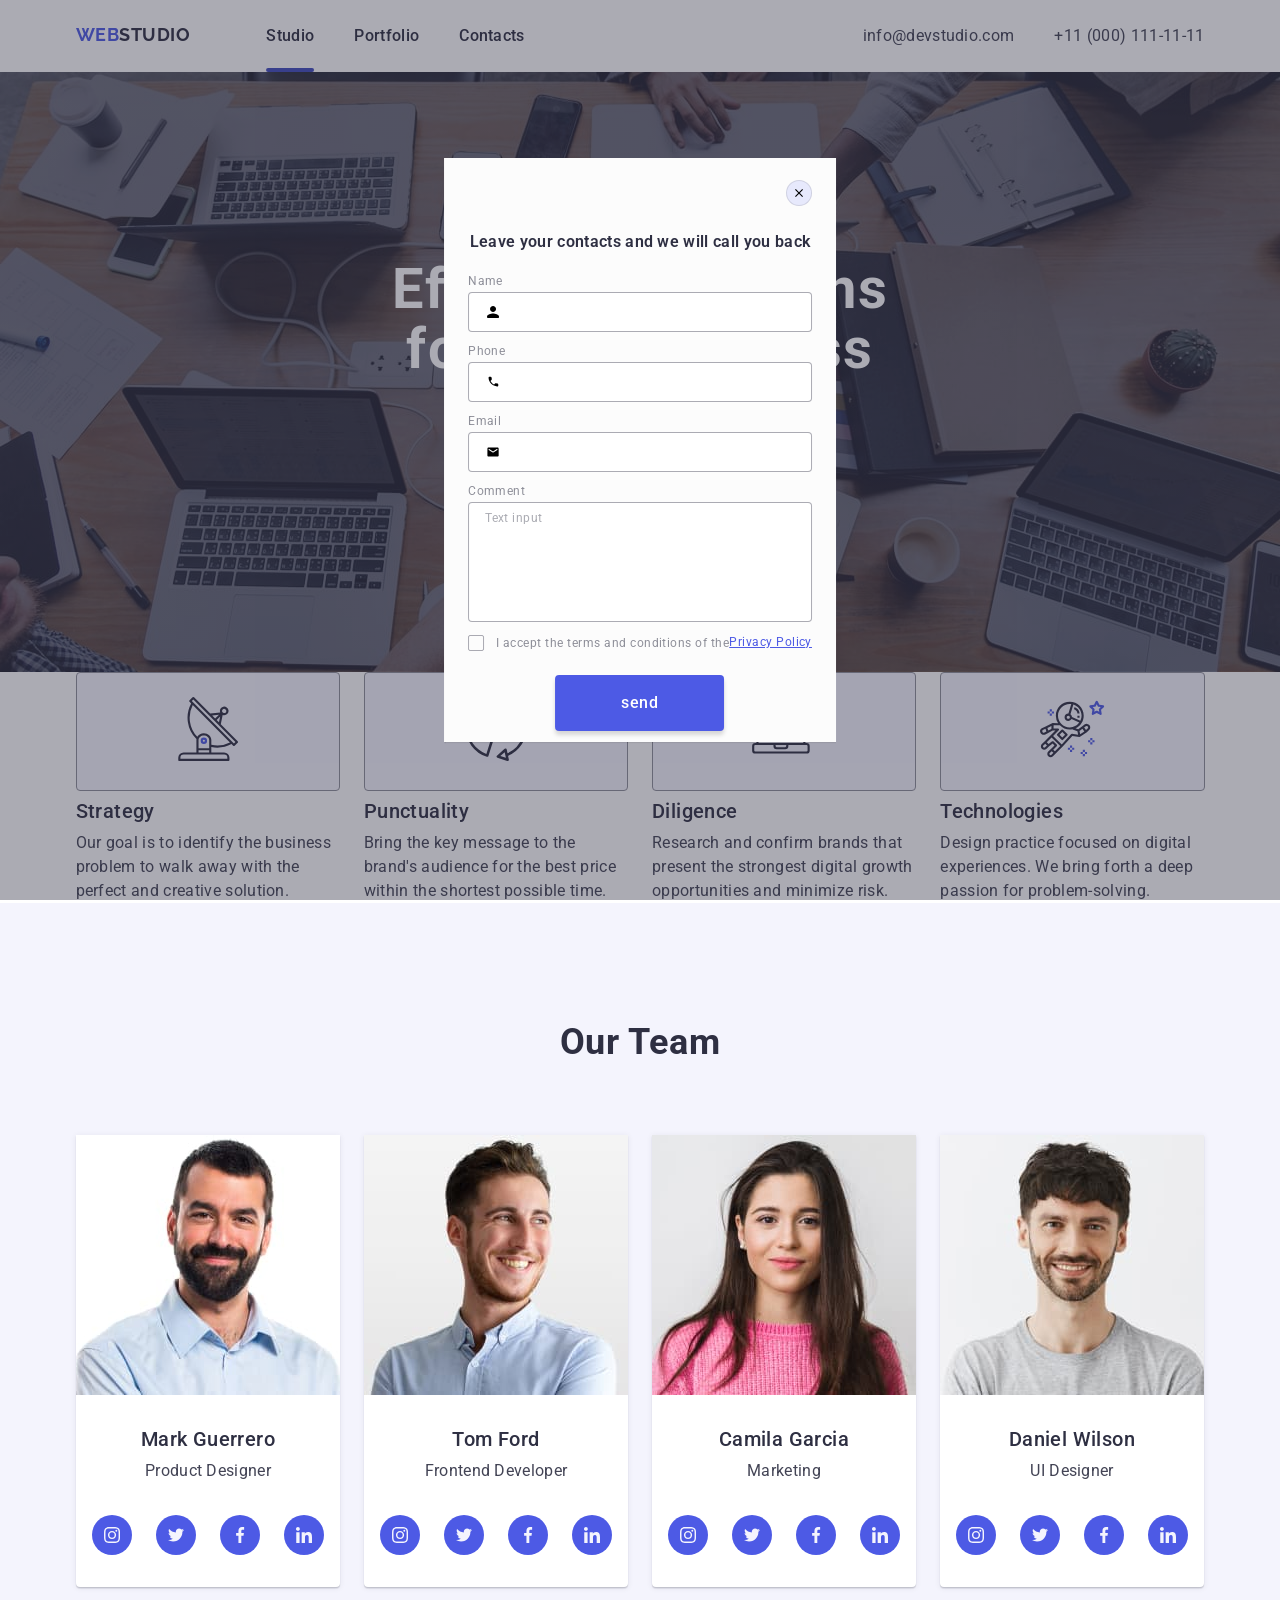
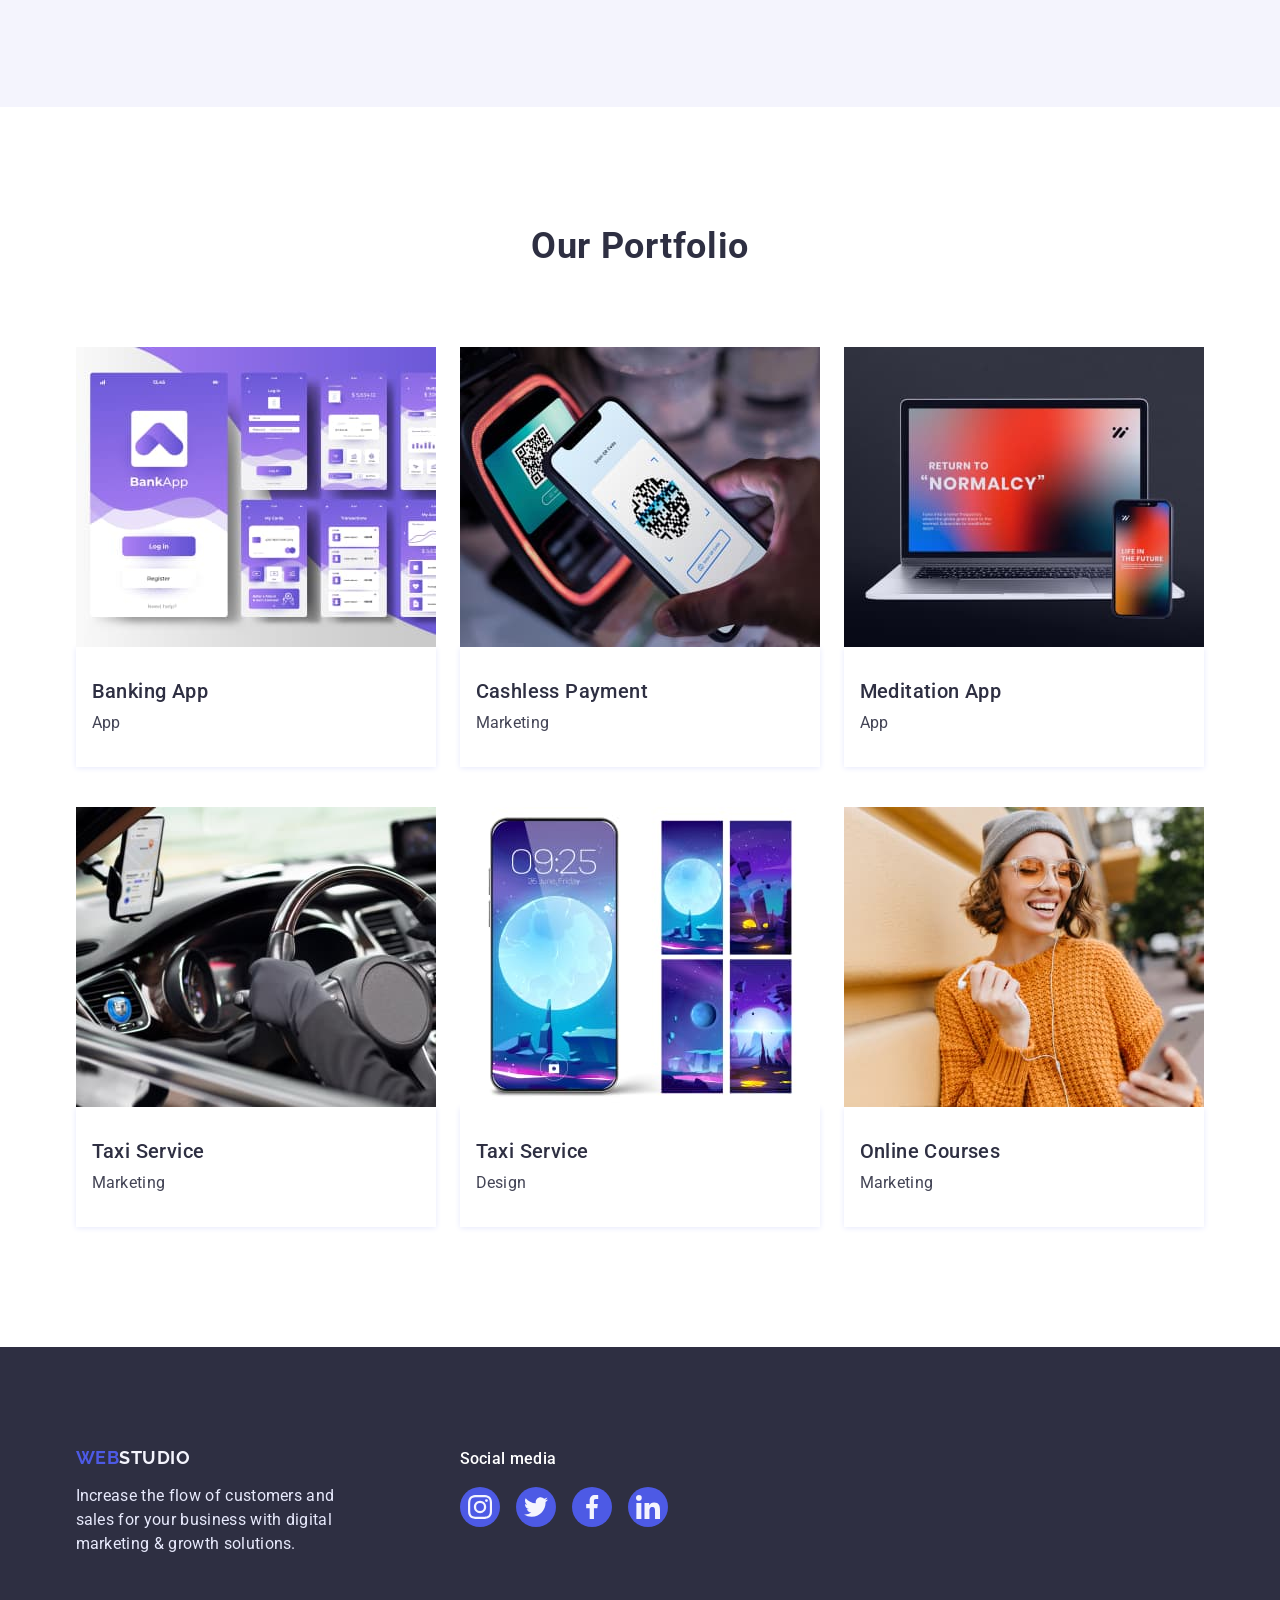
==== commit 4b24b4c8: "HW-5 withoutFooterYet" ====
--- a/index.html
+++ b/index.html
@@ -29,7 +29,7 @@
               <a class="nav-link current" href="">Studio</a>
             </li>
             <li class="header-menu-item">
-              <a class="nav-link" href="">Portfolio</a>
+              <a class="nav-link" href="#portfolio">Portfolio</a>
             </li>
             <li class="header-menu-item">
               <a class="nav-link" href="">Contacts</a>
@@ -56,7 +56,7 @@
       </div>
     </header>
     <main>
-      <!-- Hero Section -->
+      <!----------------------- Hero Section ----------------------->
 
       <section class="hero-section">
         <div class="container">
@@ -67,7 +67,7 @@
         </div>
       </section>
 
-      <!-- About Us Section -->
+      <!---------------------- About Us Section --------------------->
 
       <section class="about-us-section">
         <div class="container">
@@ -125,7 +125,7 @@
         </div>
       </section>
 
-      <!-- Our Team Section -->
+      <!---------------------------- Our Team Section --------------------------------->
 
       <section class="team-section">
         <div class="container">
@@ -303,9 +303,9 @@
         </div>
       </section>
 
-      <!-- Portfolio Section -->
-
-      <section class="portfolio-section">
+      <!------------------------------ Portfolio Section ------------------------------------->
+
+      <section class="portfolio-section" id="portfolio">
         <div class="container">
           <h2 class="portfolio-headline">Our Portfolio</h2>
           <ul class="portfolio-list">
@@ -427,8 +427,90 @@
         </div>
       </section>
     </main>
-
-    <!-------------- footer section ------------------>
+    <!------------------------------------------- Modal-------------------------------------------->
+
+    <div class="modal-overlay">
+      <div class="modal">
+        <button type="button" class="modal-close-button">
+          <svg class="modal-close-symbol" width="8" height="8">
+            <use href="./images/icons.svg#icon-close"></use>
+          </svg>
+        </button>
+        <p class="modal-headline">
+          Leave your contacts and we will call you back
+        </p>
+        <form class="modal-form">
+          <div class="modal-field">
+            <label class="form-label" for="user-name"> Name</label>
+            <div class="input-wrap">
+              <input
+                id="user-name"
+                class="form-input"
+                type="text"
+                name="user-name"
+              />
+              <svg class="form-icon" width="18" height="18">
+                <use href="./images/icons.svg#icon-person"></use>
+              </svg>
+            </div>
+          </div>
+
+          <div class="modal-field">
+            <label for="user-tel" class="form-label"> Phone</label>
+            <div class="input-wrap">
+              <input
+                class="form-input"
+                type="tel"
+                id="user-tel"
+                name="user-tel"
+              />
+              <svg class="form-icon" width="18" height="18">
+                <use href="./images/icons.svg#icon-phone"></use>
+              </svg>
+            </div>
+          </div>
+          <div class="modal-field">
+            <label for="user-email" class="form-label"> Email</label>
+            <div class="input-wrap">
+              <input
+                class="form-input"
+                type="text"
+                id="user-email"
+                name="user-email"
+              />
+              <svg class="form-icon" width="18" height="18">
+                <use href="./images/icons.svg#icon-email"></use>
+              </svg>
+            </div>
+          </div>
+          <div class="modal-field">
+            <label class="form-label" for="user-comment">Comment</label>
+            <textarea
+              name="user-comment"
+              id="user-comment"
+              class="form-text"
+              placeholder="Text input"
+            ></textarea>
+          </div>
+          <input
+            type="checkbox"
+            class="form-check visually-hidden"
+            name="policy"
+            value="true"
+            id="policy"
+          />
+          <label for="policy" class="form-check-label">
+            <span class="form-check-box"
+              ><svg class="form-check-icon" width="10" height="8">
+                <use href="./images/icons.svg#icon-check"></use></svg></span
+            >I accept the terms and conditions of the
+            <a href="" class="policy-link-text">Privacy Policy</a>
+          </label>
+          <button type="submit" class="form-submit-btn">send</button>
+        </form>
+      </div>
+    </div>
+    <!-------------------------------------- Footer Section --------------------------------------->
 
     <footer class="footer-section">
       <div class="container">
--- a/css/styles.css
+++ b/css/styles.css
@@ -73,6 +73,9 @@
 address {
   font-style: normal;
 }
+input {
+  font-family: inherit;
+}
 /* ------------- Header -------------- */
 
 .header {
@@ -206,7 +209,8 @@
   margin-bottom: 48px;
 }
 
-.hero-button {
+.hero-button,
+.form-submit-btn {
   background-color: #4d5ae5;
   color: #fff;
   font-weight: 500;
@@ -230,7 +234,7 @@
 .hero-button:focus {
   background-color: #404bbf;
 }
-
+.form-submit-btn:
 /* ------------- About Us Section -------------- */
 
 .about-us-section {
@@ -437,6 +441,161 @@
   letter-spacing: 0.02em;
   text-align: left;
 }
+
+/* -------------------- Modal------------------------ */
+
+.modal-overlay {
+  background-color: rgba(46, 47, 66, 40%);
+  position: fixed;
+  top: 0;
+  left: 0;
+  width: 100%;
+  height: 100%;
+  z-index: 999;
+  display: flex;
+  /* opacity: 0;
+  visibility: hidden;
+  pointer-events: none; */
+  transition: opacity 250ms cubic-bezier(0.4, 0, 0.2, 1);
+}
+.is-open {
+  opacity: 1;
+  pointer-events: auto;
+  visibility: visible;
+}
+.modal {
+  position: absolute;
+  top: 50%;
+  left: 50%;
+  transform: translate(-50%, -50%);
+  max-width: 408px;
+  max-height: 584px;
+  background-color: #fcfcfc;
+  padding-left: 24px;
+  padding-right: 24px;
+  padding-bottom: 26px;
+  padding-top: 22px;
+  box-shadow: 0 2px 1px 0 rgba(0, 0, 0, 20%);
+  box-shadow: 0 1px 3px 0 rgba(0, 0, 0, 12%);
+  box-shadow: 0 1px 1px 0 rgba(0, 0, 0, 14%);
+}
+.modal-close-button {
+  background-color: #e7e9fc;
+  padding: 8px;
+  border-radius: 50%;
+  border: 1px solid rgba(0, 0, 0, 10%);
+  display: flex;
+  align-items: center;
+  justify-content: center;
+  margin-left: auto;
+  margin-bottom: 24px;
+}
+.modal-headline {
+  font-family: 'roboto', 'sans-serif';
+  text-align: center;
+  font-weight: 600;
+  line-height: 1.5;
+  letter-spacing: 0.02em;
+  margin-bottom: 16px;
+}
+.modal-field {
+  margin-bottom: 8px;
+}
+.input-wrap {
+  position: relative;
+}
+.form-label {
+  display: inline-block;
+  font-family: 'roboto', 'sans-serif';
+  font-weight: 400;
+  font-size: 12px;
+  line-height: 1.17;
+  letter-spacing: 0.04em;
+  margin-bottom: 4px;
+  color: #8e8f99;
+}
+.policy-link-text {
+  color: #4d5ae5;
+  font-family: 'roboto', 'sans-serif';
+  font-weight: 400;
+  text-decoration: underline;
+  font: size 12px;
+  line-height: 1.33;
+  letter-spacing: 0.04em;
+}
+.form-input {
+  display: inline-block;
+  width: 100%;
+  height: 40px;
+  border-radius: 4px;
+  border: 1px solid rgba(46, 47, 66, 40%);
+  padding-left: 38px;
+  padding-right: 16px;
+  outline: transparent;
+}
+.form-input:focus {
+  border-color: #4d5ae5;
+}
+.form-input:focus + .form-icon {
+  fill: #4d5ae5;
+}
+
+.form-text {
+  display: inline-block;
+  width: 100%;
+  height: 120px;
+  border-radius: 4px;
+  border: 1px solid rgba(46, 47, 66, 40%);
+  padding: 8px 16px;
+  outline: transparent;
+  resize: none;
+}
+form-text:focus {
+}
+.form-text::placeholder {
+  font-family: 'roboto', 'sans-serif';
+  font-weight: 400;
+  font-size: 12px;
+  line-height: 1.17;
+  letter-spacing: 0.04em;
+  color: rgba(46, 47, 66, 40%);
+}
+.form-icon {
+  position: absolute;
+  left: 16px;
+  top: 50%;
+  transform: translateY(-50%);
+}
+.form-check-label {
+  font-family: 'roboto', 'sans-serif';
+  font-weight: 400;
+  font-size: 12px;
+  line-height: 1.17;
+  letter-spacing: 0.04em;
+  margin-bottom: 24px;
+  color: #8e8f99;
+  display: flex;
+  align-items: center;
+}
+.form-check-box {
+  width: 16px;
+  height: 16px;
+  border-radius: 2px;
+  border: 1px solid rgba(46, 47, 66, 40%);
+  margin-right: 12px;
+  display: flex;
+  align-items: center;
+  justify-content: center;
+  fill: transparent;
+  transition: background-color 250ms cubic-bezier(0.4, 0, 0.2, 1);
+  transition: fill 250ms cubic-bezier(0.4, 0, 0.2, 1);
+}
+.form-check:checked + .form-check-label .form-check-box {
+  background-color: #404bbf;
+  fill: #f4f4fd;
+}
+
+/* ------------------------Footer---------------------------- */
 
 .footer-section {
   background-color: #2e2f42;
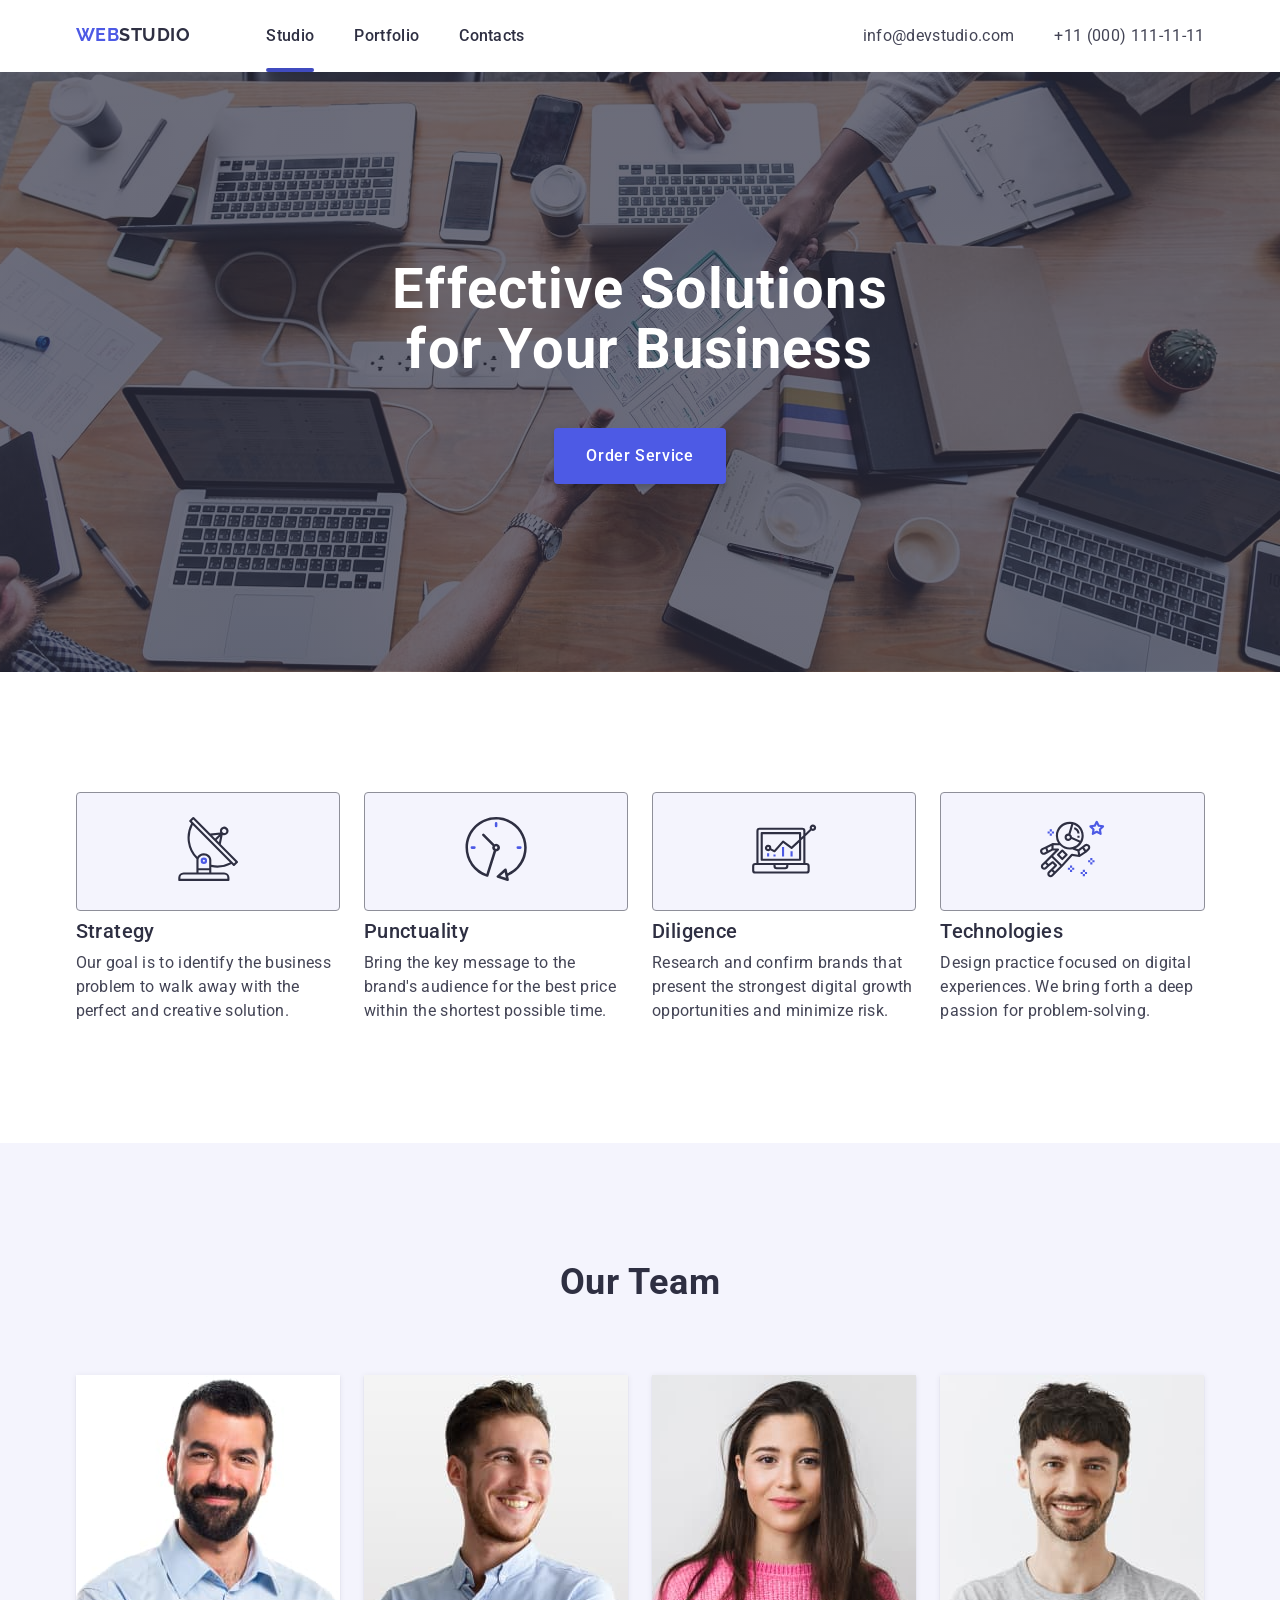
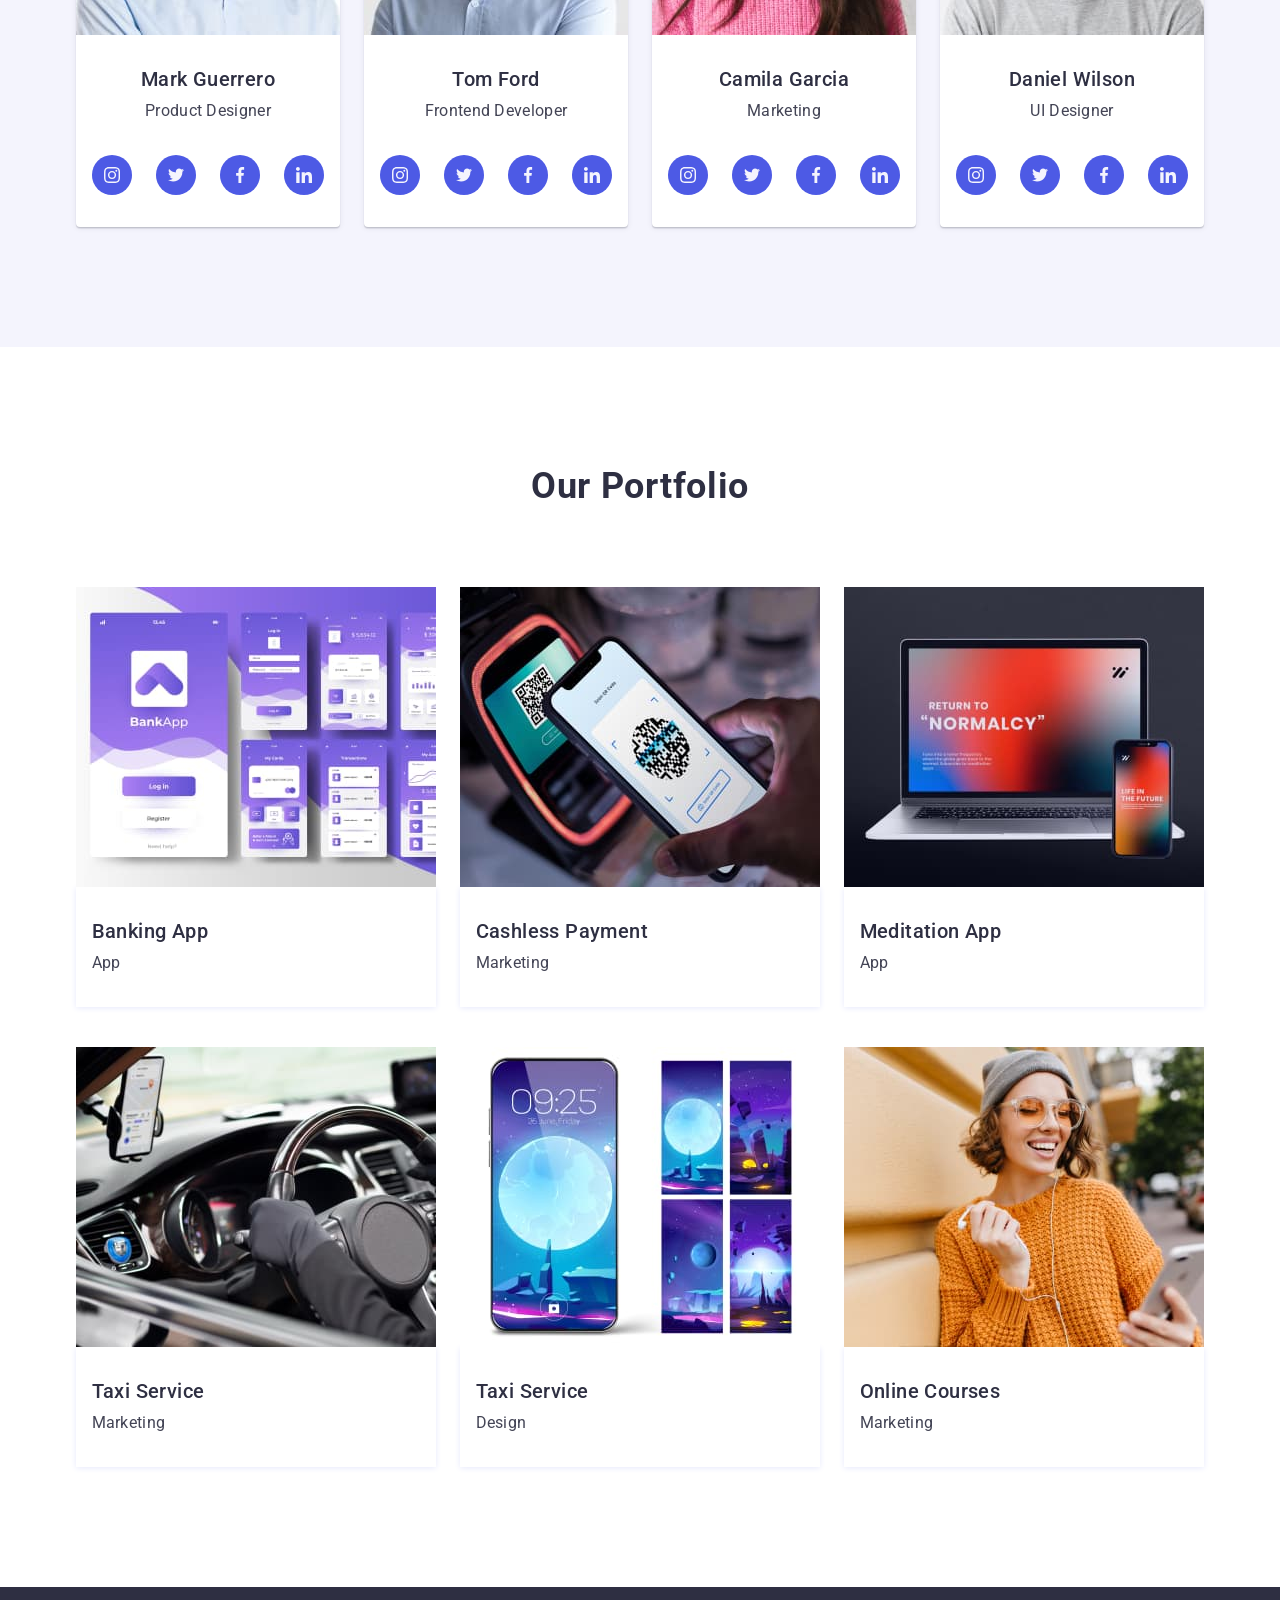
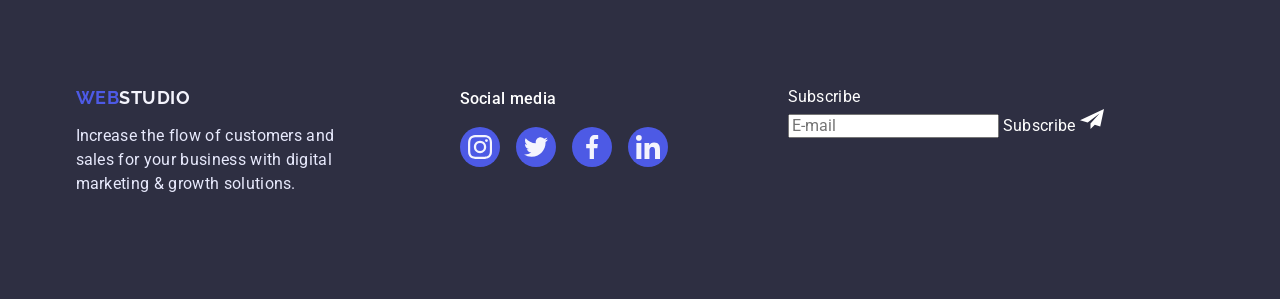
==== commit d6b0237a: "HW-5 footer-half-done" ====
--- a/index.html
+++ b/index.html
@@ -491,20 +491,24 @@
               class="form-text"
               placeholder="Text input"
             ></textarea>
-          </div>
-          <input
-            type="checkbox"
-            class="form-check visually-hidden"
-            name="policy"
-            value="true"
-            id="policy"
-          />
+            <input
+              type="checkbox"
+              class="form-check visually-hidden"
+              name="policy"
+              value="true"
+              id="policy"
+            />
+          </div>
           <label for="policy" class="form-check-label">
             <span class="form-check-box"
               ><svg class="form-check-icon" width="10" height="8">
                 <use href="./images/icons.svg#icon-check"></use></svg></span
-            >I accept the terms and conditions of the
-            <a href="" class="policy-link-text">Privacy Policy</a>
+            >I accept the terms and conditions of the&nbsp;<a
+              href=""
+              class="policy-link-text"
+            >
+              Privacy Policy</a
+            >
           </label>
           <button type="submit" class="form-submit-btn">send</button>
         </form>
@@ -553,6 +557,26 @@
               </li>
             </ul>
           </div>
+          <div class="subscribe-wrapper">
+            <p class="subscribe-headline">Subscribe</p>
+            <form action="" class="suscribe-form">
+              <label aria-label="subscribe form">
+                <input
+                  type="email"
+                  class="subscribe-email"
+                  id="subscribe-email"
+                  name="subscribe-email"
+                  placeholder="E-mail"
+                />
+              </label>
+              <button type="submit" class="submit-email">
+                Subscribe
+                <svg class="send-icon" width="24" height="24">
+                  <use href="./images/icons.svg#icon-send"></use>
+                </svg>
+              </button>
+            </form>
+          </div>
         </div>
       </div>
     </footer>
--- a/css/styles.css
+++ b/css/styles.css
@@ -209,8 +209,7 @@
   margin-bottom: 48px;
 }
 
-.hero-button,
-.form-submit-btn {
+.hero-button {
   background-color: #4d5ae5;
   color: #fff;
   font-weight: 500;
@@ -234,7 +233,6 @@
 .hero-button:focus {
   background-color: #404bbf;
 }
-.form-submit-btn:
 /* ------------- About Us Section -------------- */
 
 .about-us-section {
@@ -453,9 +451,9 @@
   height: 100%;
   z-index: 999;
   display: flex;
-  /* opacity: 0;
+  opacity: 0;
   visibility: hidden;
-  pointer-events: none; */
+  pointer-events: none;
   transition: opacity 250ms cubic-bezier(0.4, 0, 0.2, 1);
 }
 .is-open {
@@ -500,6 +498,7 @@
 }
 .modal-field {
   margin-bottom: 8px;
+  line-height: 0;
 }
 .input-wrap {
   position: relative;
@@ -509,7 +508,7 @@
   font-family: 'roboto', 'sans-serif';
   font-weight: 400;
   font-size: 12px;
-  line-height: 1.17;
+  line-height: 1.16;
   letter-spacing: 0.04em;
   margin-bottom: 4px;
   color: #8e8f99;
@@ -594,7 +593,29 @@
   background-color: #404bbf;
   fill: #f4f4fd;
 }
-
+.form-submit-btn {
+  background-color: #4d5ae5;
+  color: #fff;
+  font-weight: 500;
+  font-size: 16px;
+  line-height: 1.5;
+  letter-spacing: 0.04em;
+  cursor: pointer;
+  box-shadow: 0 4px 4px 0 rgba(0, 0, 0, 0.15);
+  text-align: center;
+  border-radius: 4px;
+  border: none;
+  padding: 16px 32px;
+  display: block;
+  min-width: 169px;
+  box-sizing: border-box;
+  margin: 0 auto;
+  transition: background-color 250ms cubic-bezier(0.4, 0, 0.2, 1);
+}
+.form-submit-btn:hover,
+.form-submit-btn:focus {
+  background-color: #404bbf;
+}
 /* ------------------------Footer---------------------------- */
 
 .footer-section {
@@ -683,3 +704,11 @@
 footer-soc-link:focus {
   background-color: #31d0aa;
 }
+.subscribe-wrapper {
+  display: flex;
+  flex-direction: column;
+  color: #fff;
+}
+.send-icon {
+  fill: #fff;
+}
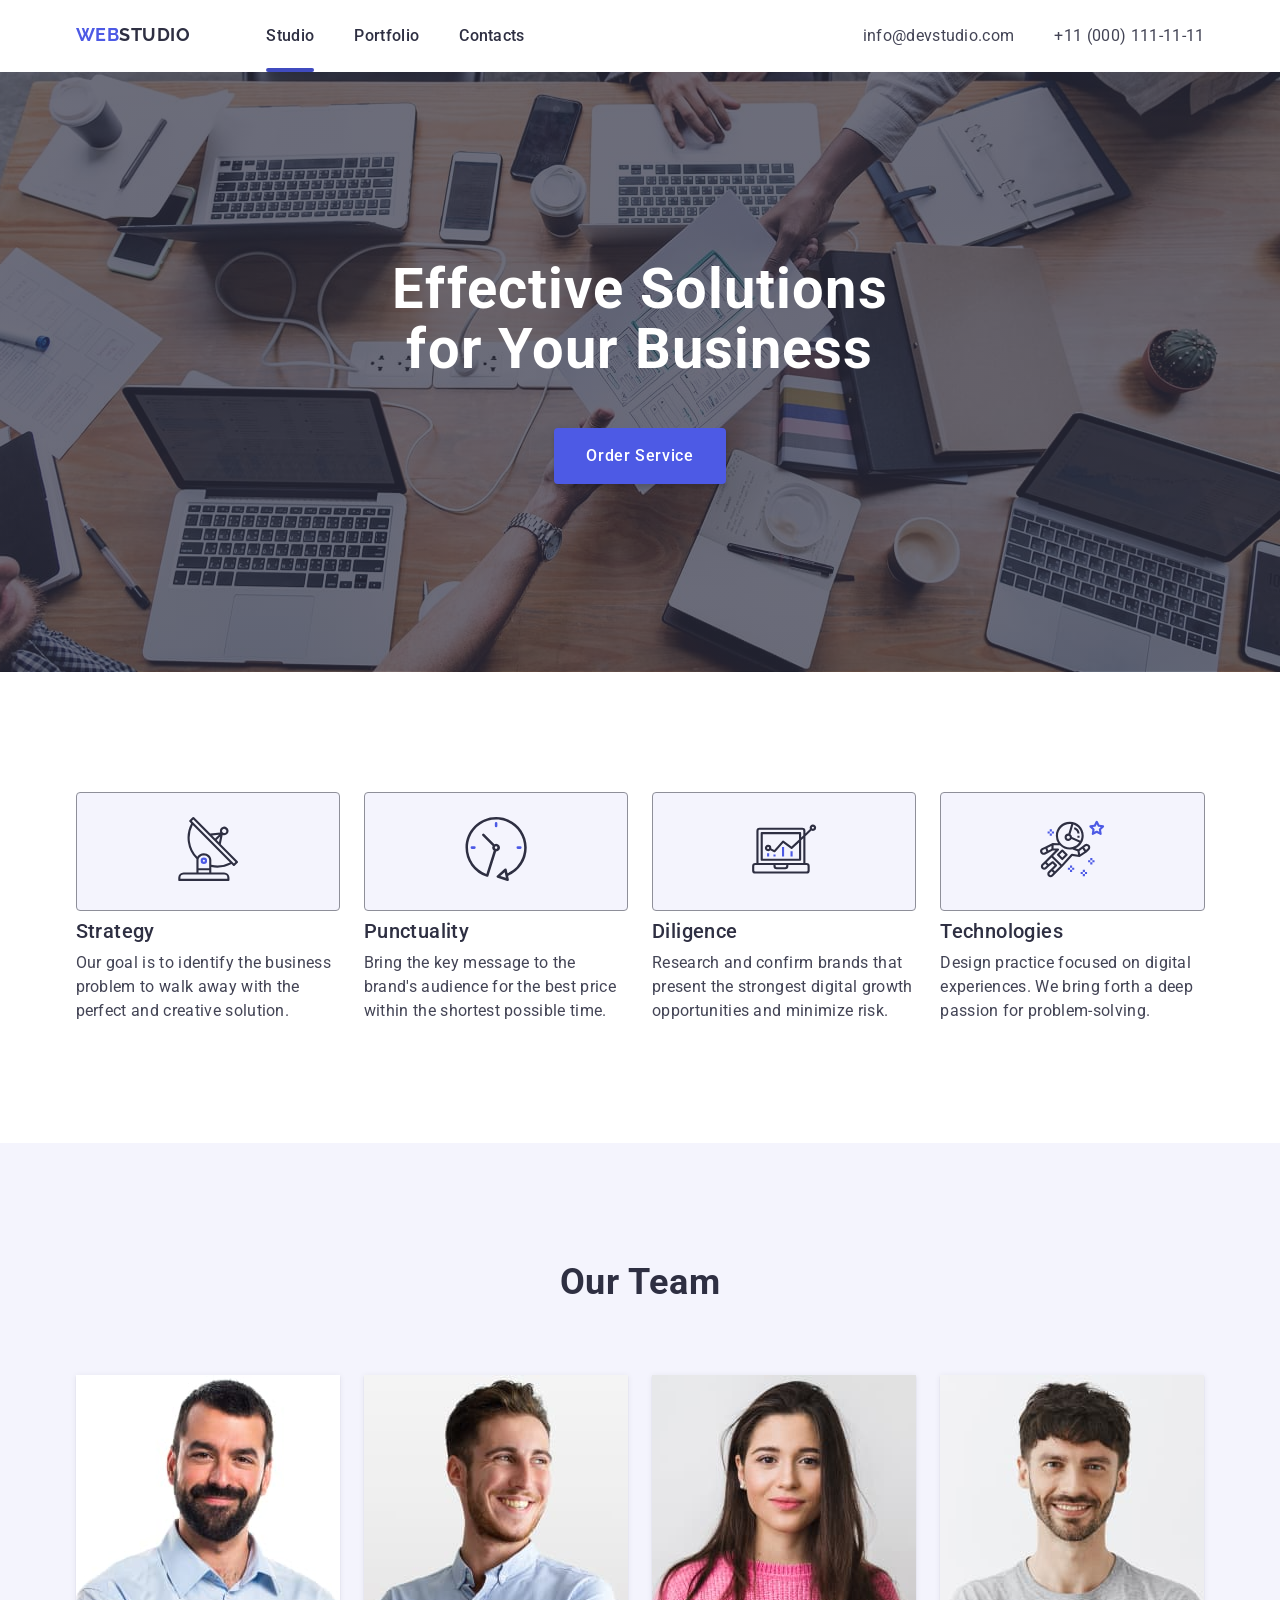
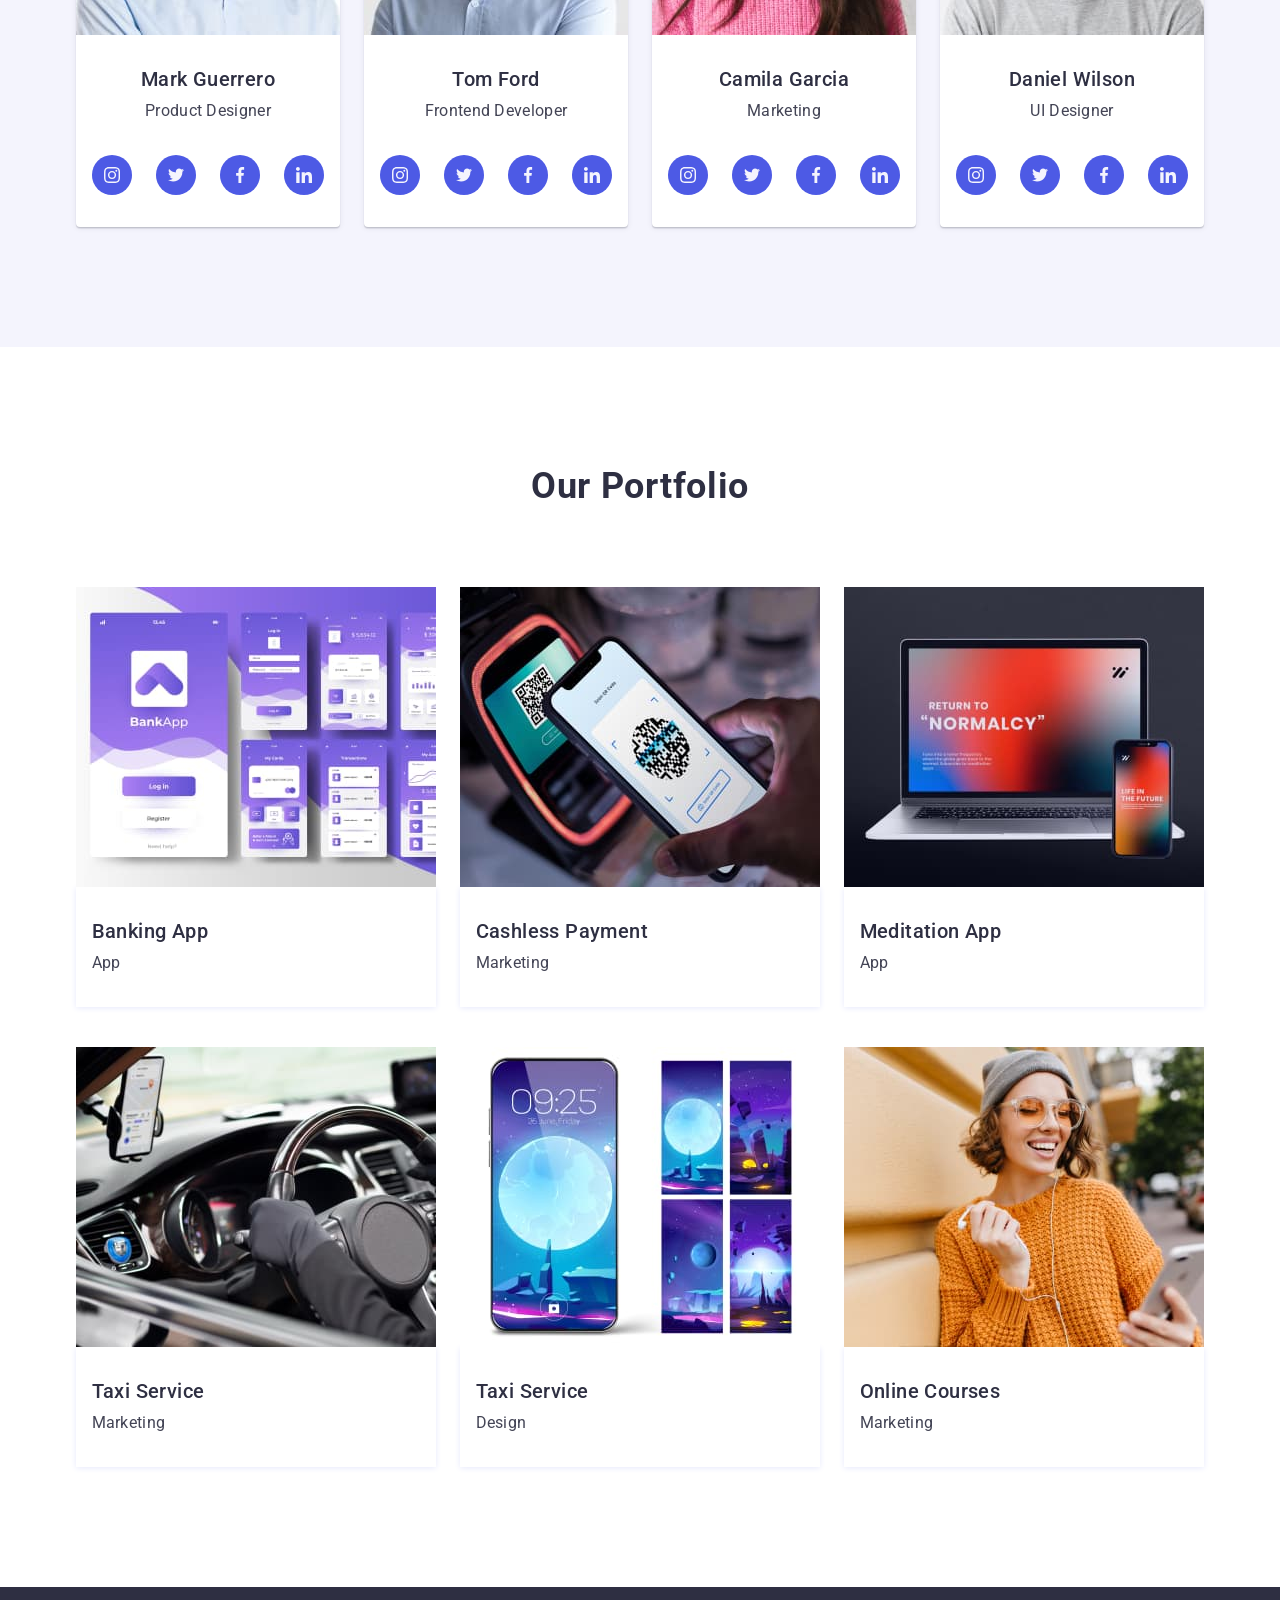
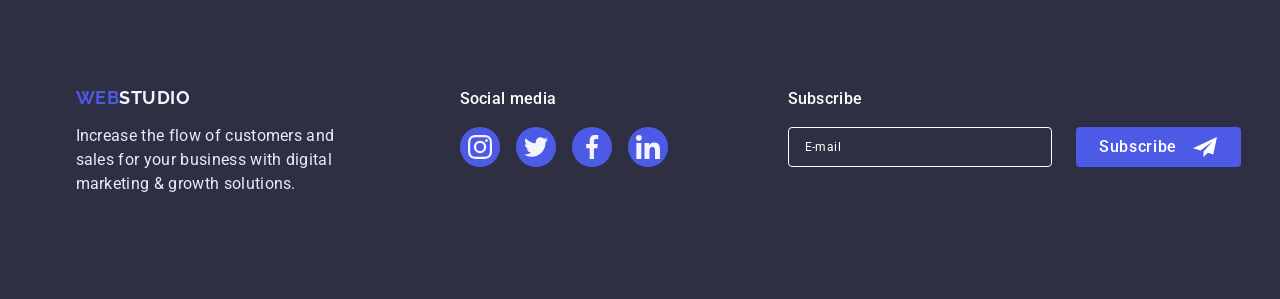
==== commit 7f49714c: "HW-5 is done Finished To see the Modal - add class "is-open" to <div> class="modal-overlay"" ====
--- a/index.html
+++ b/index.html
@@ -491,14 +491,14 @@
               class="form-text"
               placeholder="Text input"
             ></textarea>
-            <input
-              type="checkbox"
-              class="form-check visually-hidden"
-              name="policy"
-              value="true"
-              id="policy"
-            />
-          </div>
+          </div>
+          <input
+            type="checkbox"
+            class="form-check visually-hidden"
+            name="policy"
+            value="true"
+            id="policy"
+          />
           <label for="policy" class="form-check-label">
             <span class="form-check-box"
               ><svg class="form-check-icon" width="10" height="8">
@@ -506,11 +506,10 @@
             >I accept the terms and conditions of the&nbsp;<a
               href=""
               class="policy-link-text"
-            >
-              Privacy Policy</a
+              >Privacy Policy</a
             >
           </label>
-          <button type="submit" class="form-submit-btn">send</button>
+          <button type="submit" class="form-submit-btn">Send</button>
         </form>
       </div>
     </div>
@@ -563,13 +562,13 @@
               <label aria-label="subscribe form">
                 <input
                   type="email"
-                  class="subscribe-email"
+                  class="footer-email"
                   id="subscribe-email"
-                  name="subscribe-email"
+                  name="footer-email"
                   placeholder="E-mail"
                 />
               </label>
-              <button type="submit" class="submit-email">
+              <button type="submit" class="subscribe-btn">
                 Subscribe
                 <svg class="send-icon" width="24" height="24">
                   <use href="./images/icons.svg#icon-send"></use>
--- a/css/styles.css
+++ b/css/styles.css
@@ -531,6 +531,8 @@
   padding-left: 38px;
   padding-right: 16px;
   outline: transparent;
+  transition: border-color 250ms cubic-bezier(0.4, 0, 0.2, 1);
+  transition: fill 250ms cubic-bezier(0.4, 0, 0.2, 1);
 }
 .form-input:focus {
   border-color: #4d5ae5;
@@ -549,7 +551,9 @@
   outline: transparent;
   resize: none;
 }
-form-text:focus {
+.form-text:focus {
+    border-color: #4d5ae5;
+
 }
 .form-text::placeholder {
   font-family: 'roboto', 'sans-serif';
@@ -659,6 +663,7 @@
   line-height: 1.5;
   letter-spacing: 0.02em;
   display: inline-block;
+  min-width: 264px;
 }
 .footer-social-wrapper {
   max-width: 208px;
@@ -709,6 +714,71 @@
   flex-direction: column;
   color: #fff;
 }
+
+.subscribe-headline{
+    font-weight: 500;
+      font-size: 16px;
+      color: #fff;
+      line-height: 1.5;
+      letter-spacing: 0.02em;
+      margin-bottom: 16px;
+}
+.footer-email{
+  outline: none;
+  background-color: transparent;
+  color: #fff;
+  width: 264px;
+  height: 40px;
+  border-radius: 4px;
+  border: 1px solid #fff;
+  padding-left: 16px;
+      font-family: 'roboto', 'sans-serif';
+      font-weight: 400;
+      font-size: 12px;
+      line-height: 2;
+      letter-spacing: 0.04em;
+
+}
+.footer-email::placeholder{
+  color: #fff;
+  font-family: 'roboto', 'sans-serif';
+  font-weight: 400;
+  font-size: 12px;
+  line-height: 2;
+  letter-spacing: 0.04em;
+}
+.suscribe-form{
+  display: flex;
+  justify-content: center;
+  align-items: center;
+  line-height: 0;
+  gap: 24px;
+}
 .send-icon {
   fill: #fff;
 }
+.subscribe-btn{
+  /* Family: Roboto Weight: Medium Size: 16px Line Height: 24px Letter Spacing: 4% */
+  font-family: 'roboto', 'sans-serif';
+  font-weight: 500;
+  font-size: 16px;
+  line-height: 1.5;
+  letter-spacing: 0.04em;
+  color: #fff;
+  background-color: #4d5ae5;
+  border: none;
+  border-radius: 4px;
+  padding: 8px, 24px;
+  gap: 16px;
+  width: 165px;
+  height: 40px;
+  display: flex;
+  align-items: center;
+  justify-content: center;
+  transition: background-color 250ms cubic-bezier(0.4, 0, 0.2, 1);
+}
+
+.subscribe-btn:hover,
+.subscribe-btn:focus {
+    background-color: #404bbf;
+}
